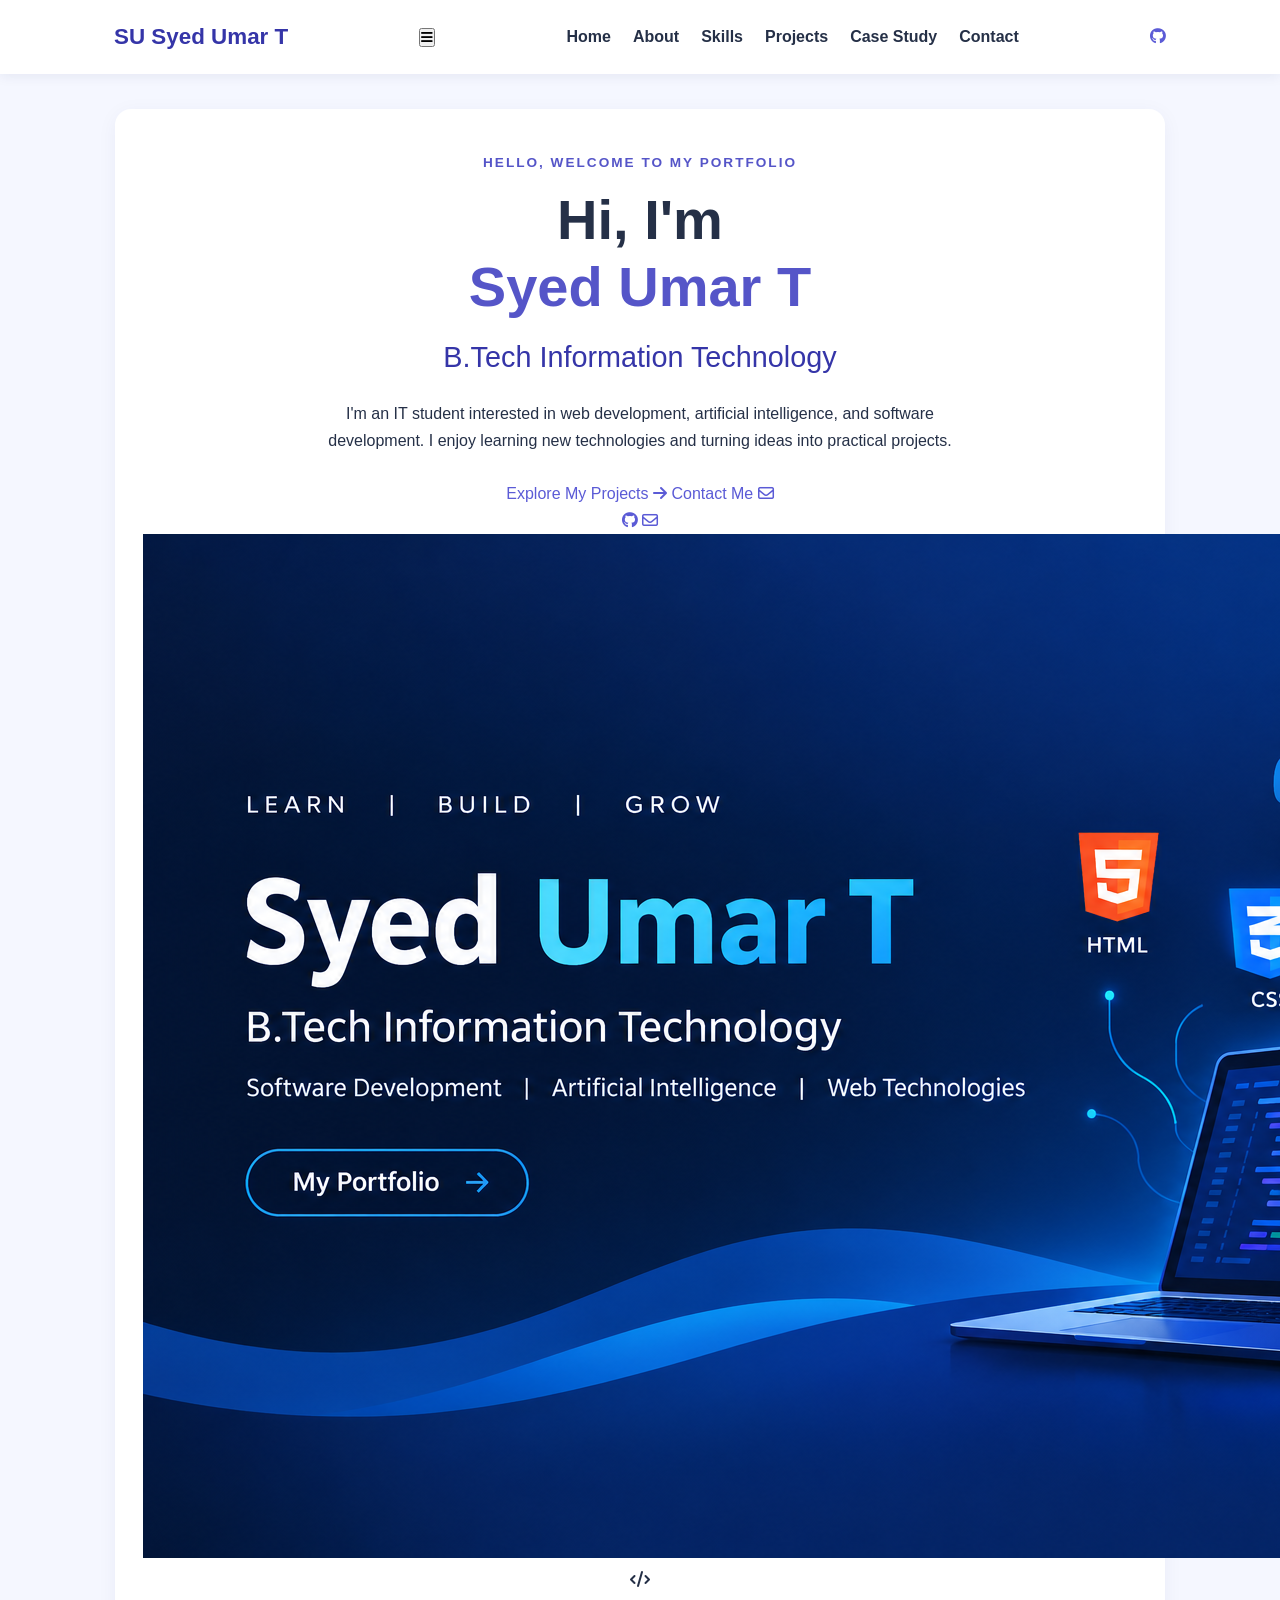
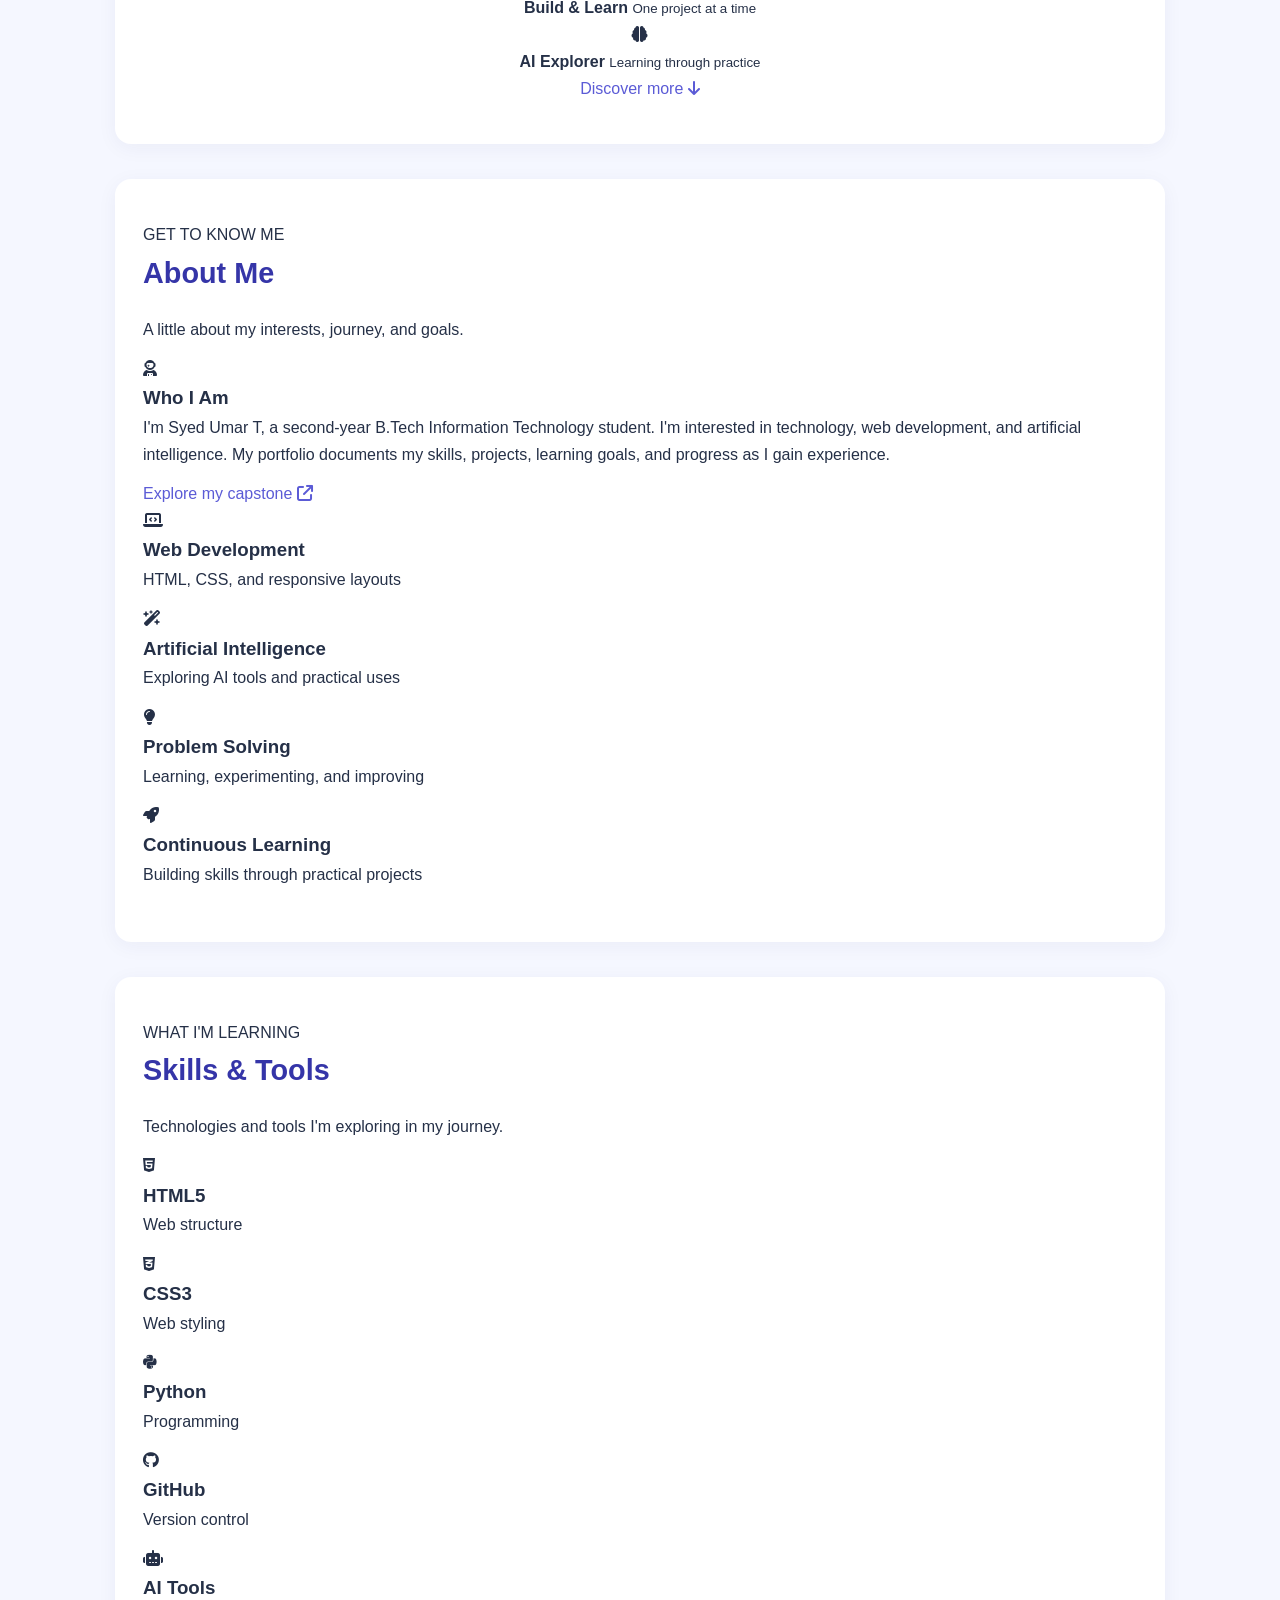
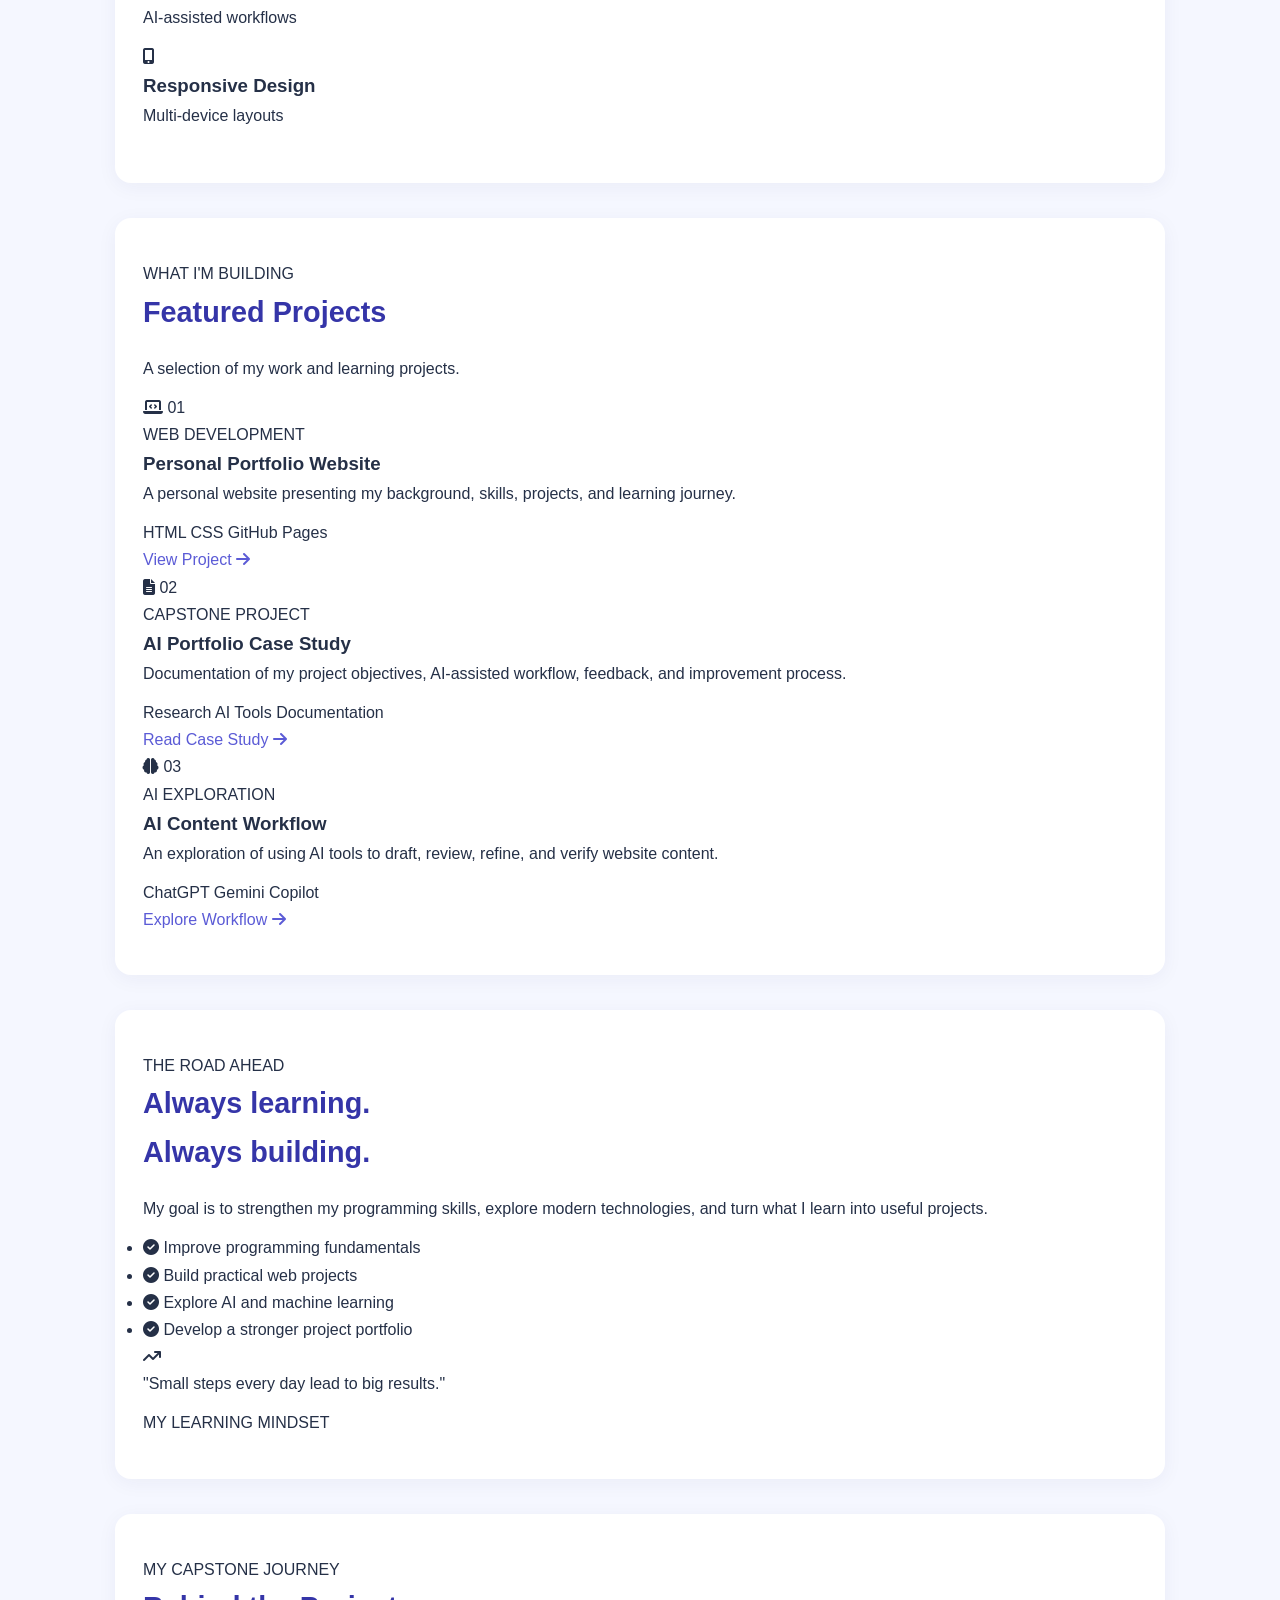
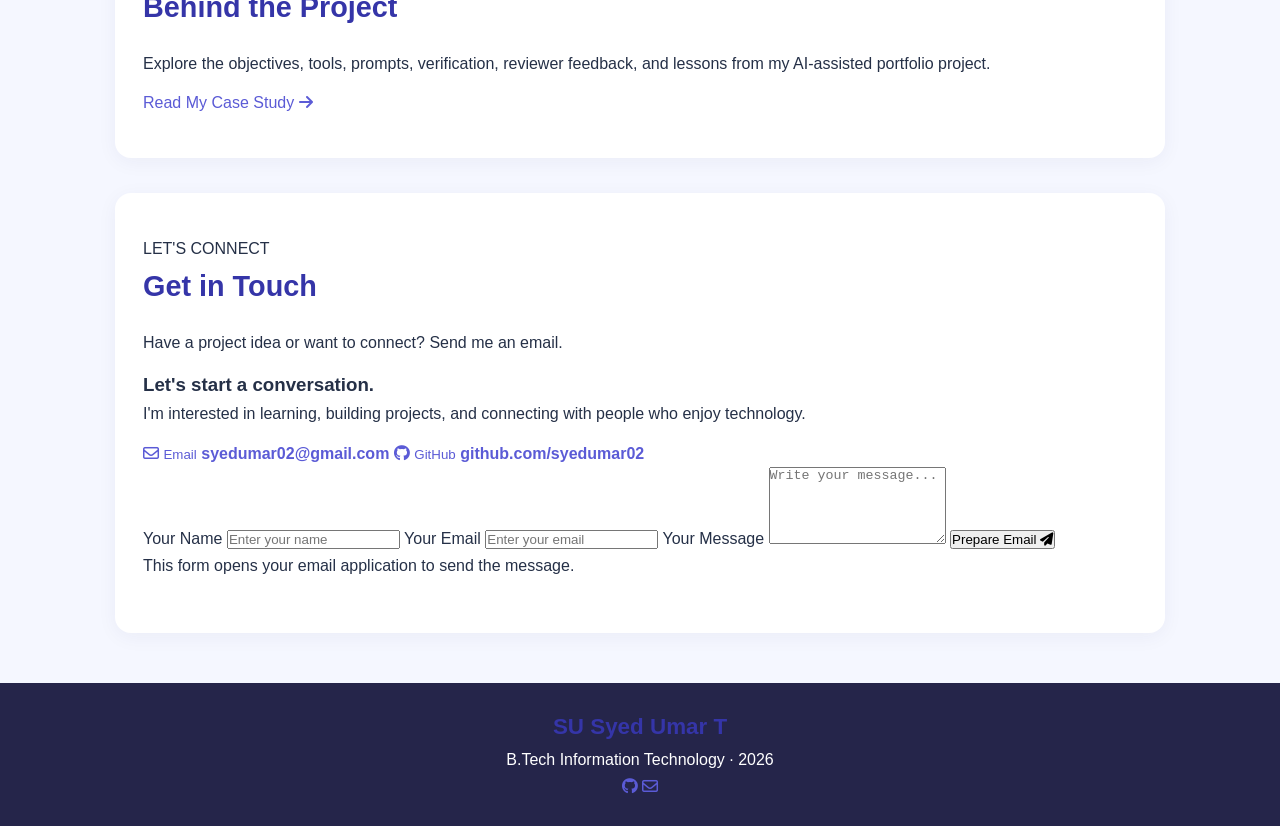
==== index.html @ e29ffc23 "Update index.html" ====
<!DOCTYPE html>
<html lang="en">
<head>
    <meta charset="UTF-8">
    <meta name="viewport" content="width=device-width, initial-scale=1.0">

    <meta name="description" content="Syed Umar T — B.Tech Information Technology student exploring web development, artificial intelligence, and creative technology projects.">

    <title>Syed Umar T | Developer Portfolio</title>

    <link rel="stylesheet" href="css/style.css">

    <!-- Icons -->
    <link rel="stylesheet"
          href="https://cdnjs.cloudflare.com/ajax/libs/font-awesome/6.5.2/css/all.min.css">
</head>

<body>

    <!-- Navigation -->
    <header class="header">
        <nav class="navbar container">
            <a href="#home" class="logo">
                <span class="logo-icon">SU</span>
                <span>Syed Umar T</span>
            </a>

            <button class="menu-toggle"
                    id="menu-toggle"
                    aria-label="Toggle navigation"
                    aria-expanded="false">
                <i class="fa-solid fa-bars"></i>
            </button>

            <ul class="nav-links" id="nav-links">
                <li><a href="#home" class="nav-link active">Home</a></li>
                <li><a href="#about" class="nav-link">About</a></li>
                <li><a href="#skills" class="nav-link">Skills</a></li>
                <li><a href="#projects" class="nav-link">Projects</a></li>
                <li><a href="case-study.html" class="nav-link">Case Study</a></li>
                <li><a href="#contact" class="nav-link">Contact</a></li>
            </ul>

            <a class="github-top"
               href="https://github.com/syedumar02"
               target="_blank"
               rel="noopener noreferrer"
               aria-label="GitHub profile">
                <i class="fa-brands fa-github"></i>
            </a>
        </nav>
    </header>


    <main>

        <!-- Hero -->
        <section class="hero section" id="home">
            <div class="hero-glow glow-one"></div>
            <div class="hero-glow glow-two"></div>

            <div class="container hero-grid">

                <div class="hero-content">
                    <p class="eyebrow">
                        <span class="status-dot"></span>
                        HELLO, WELCOME TO MY PORTFOLIO
                    </p>

                    <h1>
                        Hi, I'm<br>
                        <span class="gradient-text">Syed Umar T</span>
                    </h1>

                    <h2>B.Tech Information Technology</h2>

                    <p class="hero-description">
                        I'm an IT student interested in web development,
                        artificial intelligence, and software development.
                        I enjoy learning new technologies and turning ideas
                        into practical projects.
                    </p>

                    <div class="hero-buttons">
                        <a href="#projects" class="btn btn-primary">
                            Explore My Projects
                            <i class="fa-solid fa-arrow-right"></i>
                        </a>

                        <a href="#contact" class="btn btn-outline">
                            Contact Me
                            <i class="fa-regular fa-envelope"></i>
                        </a>
                    </div>

                    <div class="social-links">
                        <a href="https://github.com/syedumar02"
                           target="_blank"
                           rel="noopener noreferrer"
                           aria-label="GitHub">
                            <i class="fa-brands fa-github"></i>
                        </a>

                        <a href="mailto:syedumar02@gmail.com"
                           aria-label="Email">
                            <i class="fa-regular fa-envelope"></i>
                        </a>
                    </div>
                </div>

                <div class="hero-visual">
                    <div class="orbit orbit-one"></div>
                    <div class="orbit orbit-two"></div>

                    <div class="profile-frame">
                        <img
                            src="portfolio-banner.png"
                            alt="Syed Umar T portfolio banner"
                            class="profile-image">
                    </div>

                    <div class="floating-card floating-card-top">
                        <span class="floating-icon">
                            <i class="fa-solid fa-code"></i>
                        </span>
                        <div>
                            <strong>Build & Learn</strong>
                            <small>One project at a time</small>
                        </div>
                    </div>

                    <div class="floating-card floating-card-bottom">
                        <span class="floating-icon">
                            <i class="fa-solid fa-brain"></i>
                        </span>
                        <div>
                            <strong>AI Explorer</strong>
                            <small>Learning through practice</small>
                        </div>
                    </div>
                </div>

            </div>

            <a href="#about" class="scroll-indicator">
                <span>Discover more</span>
                <i class="fa-solid fa-arrow-down"></i>
            </a>
        </section>


        <!-- About -->
        <section class="section about-section" id="about">
            <div class="container">

                <div class="section-heading">
                    <span class="section-label">GET TO KNOW ME</span>
                    <h2>About <span class="gradient-text">Me</span></h2>
                    <p>A little about my interests, journey, and goals.</p>
                </div>

                <div class="about-grid">

                    <article class="glass-card about-card">
                        <div class="card-icon">
                            <i class="fa-solid fa-user-astronaut"></i>
                        </div>

                        <h3>Who I Am</h3>

                        <p>
                            I'm Syed Umar T, a second-year B.Tech Information
                            Technology student. I'm interested in technology,
                            web development, and artificial intelligence.
                            My portfolio documents my skills, projects,
                            learning goals, and progress as I gain experience.
                        </p>

                        <a href="case-study.html" class="text-link">
                            Explore my capstone
                            <i class="fa-solid fa-arrow-up-right-from-square"></i>
                        </a>
                    </article>

                    <div class="about-highlights">

                        <article class="highlight-card">
                            <div class="highlight-icon blue">
                                <i class="fa-solid fa-laptop-code"></i>
                            </div>

                            <div>
                                <h3>Web Development</h3>
                                <p>HTML, CSS, and responsive layouts</p>
                            </div>
                        </article>

                        <article class="highlight-card">
                            <div class="highlight-icon purple">
                                <i class="fa-solid fa-wand-magic-sparkles"></i>
                            </div>

                            <div>
                                <h3>Artificial Intelligence</h3>
                                <p>Exploring AI tools and practical uses</p>
                            </div>
                        </article>

                        <article class="highlight-card">
                            <div class="highlight-icon pink">
                                <i class="fa-solid fa-lightbulb"></i>
                            </div>

                            <div>
                                <h3>Problem Solving</h3>
                                <p>Learning, experimenting, and improving</p>
                            </div>
                        </article>

                        <article class="highlight-card">
                            <div class="highlight-icon cyan">
                                <i class="fa-solid fa-rocket"></i>
                            </div>

                            <div>
                                <h3>Continuous Learning</h3>
                                <p>Building skills through practical projects</p>
                            </div>
                        </article>

                    </div>
                </div>
            </div>
        </section>


        <!-- Skills -->
        <section class="section skills-section" id="skills">
            <div class="container">

                <div class="section-heading">
                    <span class="section-label">WHAT I'M LEARNING</span>
                    <h2>Skills & <span class="gradient-text">Tools</span></h2>
                    <p>Technologies and tools I'm exploring in my journey.</p>
                </div>

                <div class="skills-grid">

                    <div class="skill-card">
                        <i class="fa-brands fa-html5 skill-html"></i>
                        <h3>HTML5</h3>
                        <p>Web structure</p>
                    </div>

                    <div class="skill-card">
                        <i class="fa-brands fa-css3-alt skill-css"></i>
                        <h3>CSS3</h3>
                        <p>Web styling</p>
                    </div>

                    <div class="skill-card">
                        <i class="fa-brands fa-python skill-python"></i>
                        <h3>Python</h3>
                        <p>Programming</p>
                    </div>

                    <div class="skill-card">
                        <i class="fa-brands fa-github skill-github"></i>
                        <h3>GitHub</h3>
                        <p>Version control</p>
                    </div>

                    <div class="skill-card">
                        <i class="fa-solid fa-robot skill-ai"></i>
                        <h3>AI Tools</h3>
                        <p>AI-assisted workflows</p>
                    </div>

                    <div class="skill-card">
                        <i class="fa-solid fa-mobile-screen-button skill-responsive"></i>
                        <h3>Responsive Design</h3>
                        <p>Multi-device layouts</p>
                    </div>

                </div>
            </div>
        </section>


        <!-- Projects -->
        <section class="section projects-section" id="projects">
            <div class="container">

                <div class="section-heading">
                    <span class="section-label">WHAT I'M BUILDING</span>
                    <h2>Featured <span class="gradient-text">Projects</span></h2>
                    <p>A selection of my work and learning projects.</p>
                </div>

                <div class="projects-grid">

                    <article class="project-card">
                        <div class="project-art project-art-one">
                            <i class="fa-solid fa-laptop-code"></i>
                            <span class="project-number">01</span>
                        </div>

                        <div class="project-content">
                            <span class="project-category">WEB DEVELOPMENT</span>
                            <h3>Personal Portfolio Website</h3>

                            <p>
                                A personal website presenting my background,
                                skills, projects, and learning journey.
                            </p>

                            <div class="tag-list">
                                <span>HTML</span>
                                <span>CSS</span>
                                <span>GitHub Pages</span>
                            </div>

                            <a href="index.html" class="project-link">
                                View Project
                                <i class="fa-solid fa-arrow-right"></i>
                            </a>
                        </div>
                    </article>


                    <article class="project-card">
                        <div class="project-art project-art-two">
                            <i class="fa-solid fa-file-lines"></i>
                            <span class="project-number">02</span>
                        </div>

                        <div class="project-content">
                            <span class="project-category">CAPSTONE PROJECT</span>
                            <h3>AI Portfolio Case Study</h3>

                            <p>
                                Documentation of my project objectives,
                                AI-assisted workflow, feedback, and
                                improvement process.
                            </p>

                            <div class="tag-list">
                                <span>Research</span>
                                <span>AI Tools</span>
                                <span>Documentation</span>
                            </div>

                            <a href="case-study.html" class="project-link">
                                Read Case Study
                                <i class="fa-solid fa-arrow-right"></i>
                            </a>
                        </div>
                    </article>


                    <article class="project-card">
                        <div class="project-art project-art-three">
                            <i class="fa-solid fa-brain"></i>
                            <span class="project-number">03</span>
                        </div>

                        <div class="project-content">
                            <span class="project-category">AI EXPLORATION</span>
                            <h3>AI Content Workflow</h3>

                            <p>
                                An exploration of using AI tools to draft,
                                review, refine, and verify website content.
                            </p>

                            <div class="tag-list">
                                <span>ChatGPT</span>
                                <span>Gemini</span>
                                <span>Copilot</span>
                            </div>

                            <a href="case-study.html" class="project-link">
                                Explore Workflow
                                <i class="fa-solid fa-arrow-right"></i>
                            </a>
                        </div>
                    </article>

                </div>
            </div>
        </section>


        <!-- Learning Goals -->
        <section class="section goals-section" id="goals">
            <div class="container">
                <div class="goals-panel">

                    <div class="goals-content">
                        <span class="section-label">THE ROAD AHEAD</span>

                        <h2>
                            Always learning.<br>
                            <span class="gradient-text">Always building.</span>
                        </h2>

                        <p>
                            My goal is to strengthen my programming skills,
                            explore modern technologies, and turn what I learn
                            into useful projects.
                        </p>

                        <ul class="goals-list">
                            <li>
                                <i class="fa-solid fa-circle-check"></i>
                                Improve programming fundamentals
                            </li>

                            <li>
                                <i class="fa-solid fa-circle-check"></i>
                                Build practical web projects
                            </li>

                            <li>
                                <i class="fa-solid fa-circle-check"></i>
                                Explore AI and machine learning
                            </li>

                            <li>
                                <i class="fa-solid fa-circle-check"></i>
                                Develop a stronger project portfolio
                            </li>
                        </ul>
                    </div>

                    <div class="goals-visual">
                        <div class="goal-orb">
                            <i class="fa-solid fa-arrow-trend-up"></i>
                        </div>

                        <p class="goal-quote">
                            "Small steps every day lead to big results."
                        </p>

                        <span class="goal-caption">MY LEARNING MINDSET</span>
                    </div>

                </div>
            </div>
        </section>


        <!-- Case Study Callout -->
        <section class="section case-callout">
            <div class="container">
                <div class="case-callout-card">

                    <div>
                        <span class="section-label">MY CAPSTONE JOURNEY</span>
                        <h2>Behind the <span class="gradient-text">Project</span></h2>

                        <p>
                            Explore the objectives, tools, prompts, verification,
                            reviewer feedback, and lessons from my AI-assisted
                            portfolio project.
                        </p>
                    </div>

                    <a href="case-study.html" class="btn btn-primary">
                        Read My Case Study
                        <i class="fa-solid fa-arrow-right"></i>
                    </a>

                </div>
            </div>
        </section>


        <!-- Contact -->
        <section class="section contact-section" id="contact">
            <div class="container">

                <div class="section-heading">
                    <span class="section-label">LET'S CONNECT</span>
                    <h2>Get in <span class="gradient-text">Touch</span></h2>
                    <p>Have a project idea or want to connect? Send me an email.</p>
                </div>

                <div class="contact-grid">

                    <div class="contact-info">
                        <h3>Let's start a conversation.</h3>

                        <p>
                            I'm interested in learning, building projects,
                            and connecting with people who enjoy technology.
                        </p>

                        <a href="mailto:syedumar02@gmail.com" class="contact-item">
                            <span class="contact-icon">
                                <i class="fa-regular fa-envelope"></i>
                            </span>
                            <span>
                                <small>Email</small>
                                <strong>syedumar02@gmail.com</strong>
                            </span>
                        </a>

                        <a href="https://github.com/syedumar02"
                           target="_blank"
                           rel="noopener noreferrer"
                           class="contact-item">
                            <span class="contact-icon">
                                <i class="fa-brands fa-github"></i>
                            </span>
                            <span>
                                <small>GitHub</small>
                                <strong>github.com/syedumar02</strong>
                            </span>
                        </a>
                    </div>


                    <form class="contact-form" id="contact-form">
                        <label for="name">Your Name</label>
                        <input
                            type="text"
                            id="name"
                            name="name"
                            placeholder="Enter your name"
                            required>

                        <label for="email">Your Email</label>
                        <input
                            type="email"
                            id="email"
                            name="email"
                            placeholder="Enter your email"
                            required>

                        <label for="message">Your Message</label>
                        <textarea
                            id="message"
                            name="message"
                            rows="5"
                            placeholder="Write your message..."
                            required></textarea>

                        <button type="submit" class="btn btn-primary form-button">
                            Prepare Email
                            <i class="fa-solid fa-paper-plane"></i>
                        </button>

                        <p class="form-note">
                            This form opens your email application to send the message.
                        </p>
                    </form>

                </div>
            </div>
        </section>

    </main>


    <!-- Footer -->
    <footer class="footer">
        <div class="container footer-inner">

            <a href="#home" class="logo footer-logo">
                <span class="logo-icon">SU</span>
                <span>Syed Umar T</span>
            </a>

            <p>
                B.Tech Information Technology ·
                <span id="footer-year">2026</span>
            </p>

            <div class="footer-socials">
                <a href="https://github.com/syedumar02"
                   target="_blank"
                   rel="noopener noreferrer"
                   aria-label="GitHub">
                    <i class="fa-brands fa-github"></i>
                </a>

                <a href="mailto:syedumar02@gmail.com"
                   aria-label="Email">
                    <i class="fa-regular fa-envelope"></i>
                </a>
            </div>

        </div>
    </footer>


    <!-- Small interactions -->
    <script>
        const menuToggle = document.getElementById("menu-toggle");
        const navLinks = document.getElementById("nav-links");

        menuToggle.addEventListener("click", function () {
            const isOpen = navLinks.classList.toggle("show");

            menuToggle.setAttribute("aria-expanded", String(isOpen));

            menuToggle.innerHTML = isOpen
                ? '<i class="fa-solid fa-xmark"></i>'
                : '<i class="fa-solid fa-bars"></i>';
        });

        document.querySelectorAll(".nav-link").forEach(function (link) {
            link.addEventListener("click", function () {
                navLinks.classList.remove("show");
                menuToggle.setAttribute("aria-expanded", "false");
                menuToggle.innerHTML = '<i class="fa-solid fa-bars"></i>';
            });
        });

        document.getElementById("contact-form").addEventListener("submit", function (event) {
            event.preventDefault();

            const name = document.getElementById("name").value.trim();
            const email = document.getElementById("email").value.trim();
            const message = document.getElementById("message").value.trim();

            const subject = encodeURIComponent("Portfolio Contact from " + name);
            const body = encodeURIComponent(
                "Name: " + name +
                "\nEmail: " + email +
                "\n\nMessage:\n" + message
            );

            window.location.href =
                "mailto:syedumar02@gmail.com?subject=" + subject + "&body=" + body;
        });

        document.getElementById("footer-year").textContent =
            new Date().getFullYear();
    </script>

</body>
</html>
---- css/style.css ----
/* ===== General Styles ===== */
* {
    margin: 0;
    padding: 0;
    box-sizing: border-box;
}

html {
    scroll-behavior: smooth;
    scroll-padding-top: 80px;
}

body {
    font-family: Arial, Helvetica, sans-serif;
    background: #f5f7ff;
    color: #253047;
    line-height: 1.7;
}

a {
    color: #5b5bd6;
    text-decoration: none;
}

a:hover {
    text-decoration: underline;
}

/* ===== Navigation ===== */
header {
    background: #ffffff;
    box-shadow: 0 2px 12px rgba(30, 40, 90, 0.08);
    position: sticky;
    top: 0;
    z-index: 10;
}

.navbar {
    max-width: 1100px;
    margin: auto;
    padding: 18px 24px;
    display: flex;
    justify-content: space-between;
    align-items: center;
    gap: 20px;
}

.logo {
    color: #3535a8;
    font-size: 1.4rem;
    font-weight: bold;
}

.nav-links {
    display: flex;
    flex-wrap: wrap;
    gap: 22px;
    list-style: none;
}

.nav-links a {
    color: #253047;
    font-weight: 600;
}

/* ===== Hero Section ===== */
.hero {
    min-height: 430px;
    padding: 100px 24px;
    text-align: center;
    background: linear-gradient(135deg, #e7eaff, #f7eaff);
}

.eyebrow {
    color: #5555c8;
    font-size: 0.85rem;
    font-weight: bold;
    letter-spacing: 2px;
    margin-bottom: 16px;
}

.hero h1 {
    font-size: clamp(2.2rem, 5vw, 3.5rem);
    line-height: 1.2;
    margin-bottom: 12px;
}

.hero h1 span {
    color: #5555c8;
}

.hero h2 {
    font-size: 1.35rem;
    font-weight: 500;
    margin-bottom: 18px;
}

.hero p:not(.eyebrow) {
    max-width: 650px;
    margin: 0 auto 26px;
}

.button {
    display: inline-block;
    background: #5555c8;
    color: #ffffff;
    padding: 12px 24px;
    border-radius: 8px;
    font-weight: bold;
    transition: transform 0.2s, background 0.2s;
}

.button:hover {
    background: #3939a0;
    transform: translateY(-2px);
    text-decoration: none;
}

/* ===== Content Sections ===== */
.section {
    max-width: 1050px;
    margin: 35px auto;
    padding: 42px 28px;
    background: #ffffff;
    border-radius: 16px;
    box-shadow: 0 4px 20px rgba(30, 40, 90, 0.05);
}

.section h2 {
    color: #3535a8;
    font-size: 1.8rem;
    margin-bottom: 18px;
}

.section p {
    margin-bottom: 12px;
}

/* ===== Cards ===== */
.card-container {
    display: grid;
    grid-template-columns: repeat(auto-fit, minmax(220px, 1fr));
    gap: 20px;
    margin-top: 22px;
}

.card {
    padding: 24px;
    background: #f7f8ff;
    border: 1px solid #e3e5fb;
    border-radius: 12px;
    transition: transform 0.2s, box-shadow 0.2s;
}

.card:hover {
    transform: translateY(-4px);
    box-shadow: 0 8px 20px rgba(30, 40, 90, 0.1);
}

.card h3 {
    color: #4545b5;
    margin-bottom: 10px;
}

/* ===== Footer ===== */
footer {
    margin-top: 50px;
    padding: 25px;
    background: #25254a;
    color: #ffffff;
    text-align: center;
}

/* ===== Mobile Responsive Design ===== */
@media (max-width: 600px) {
    .navbar {
        flex-direction: column;
    }

    .nav-links {
        justify-content: center;
        gap: 12px 18px;
    }

    .hero {
        padding: 75px 20px;
    }

    .section {
        margin: 20px 12px;
        padding: 28px 20px;
    }
}
/* Portfolio Banner */
.banner {
    width: 100%;
    overflow: hidden;
    margin-bottom: 20px;
}

.banner img {
    display: block;
    width: 100%;
    height: auto;
    border-radius: 12px;
}
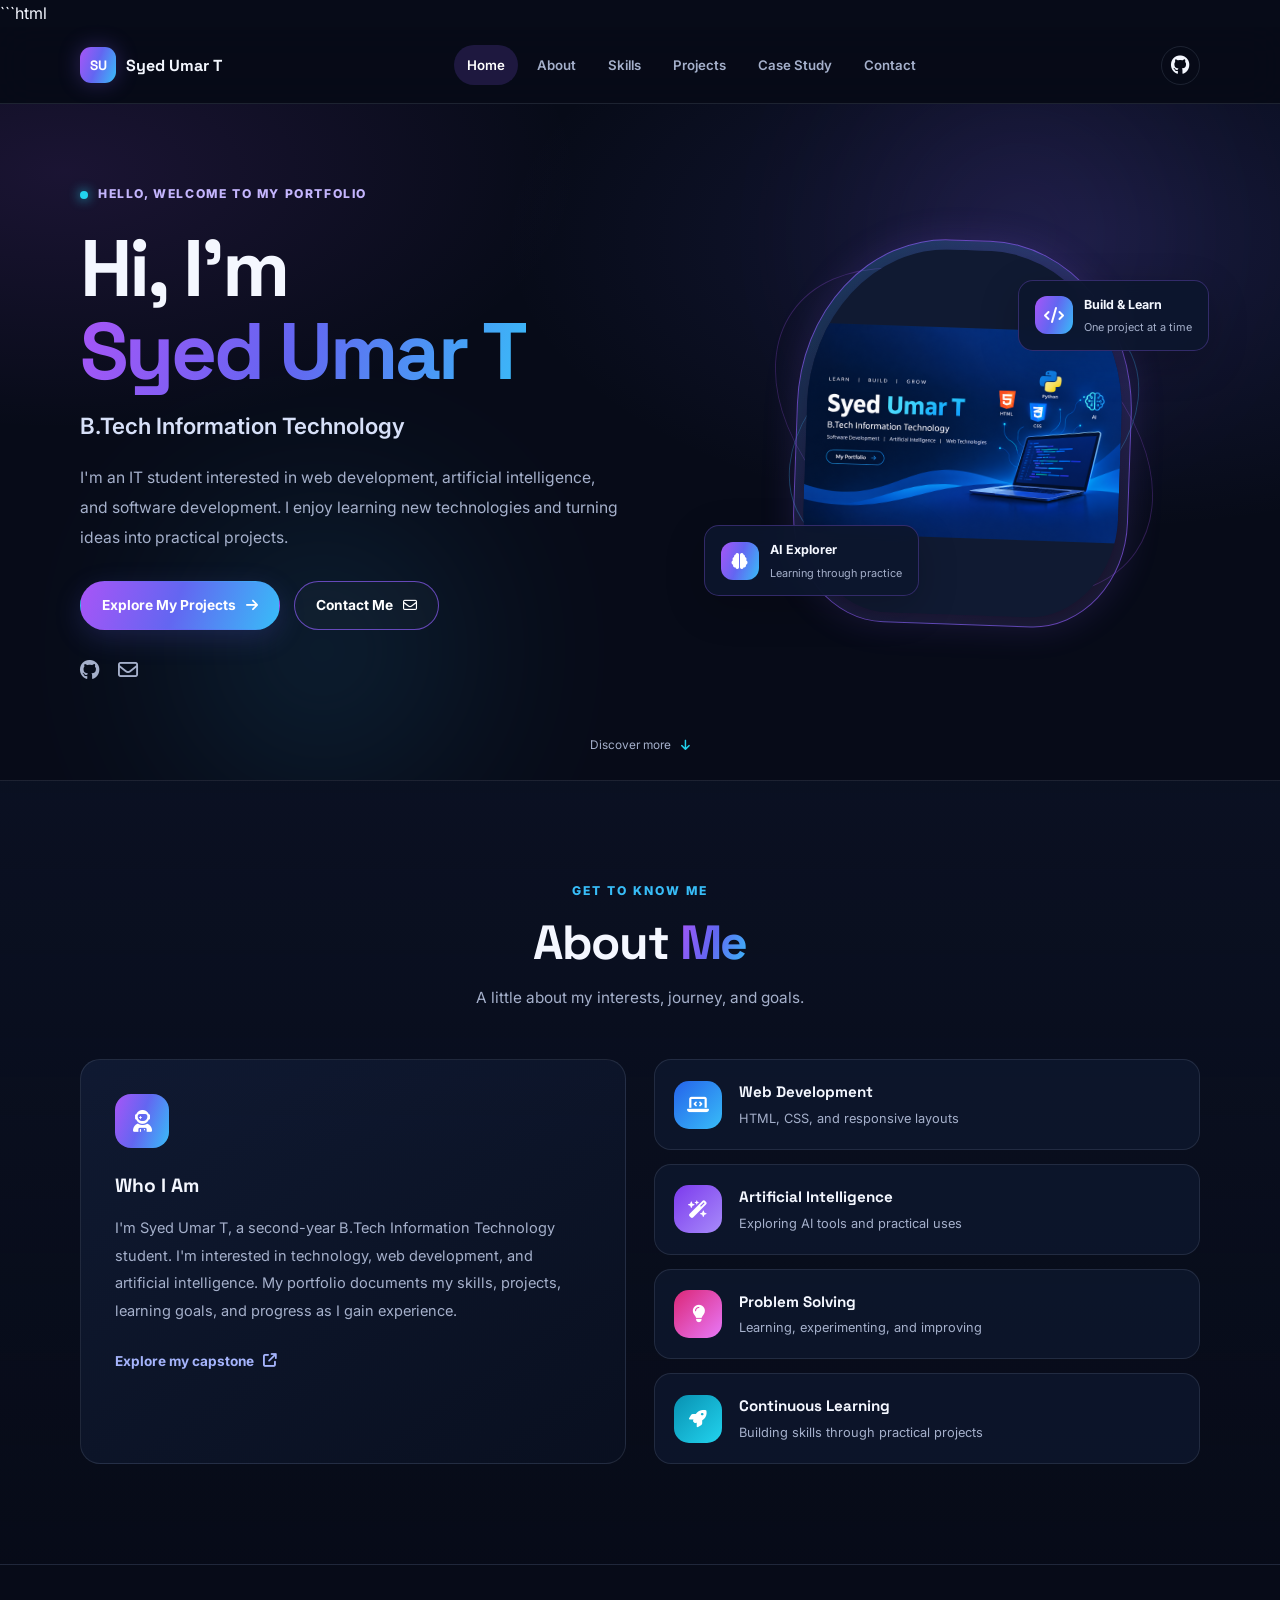
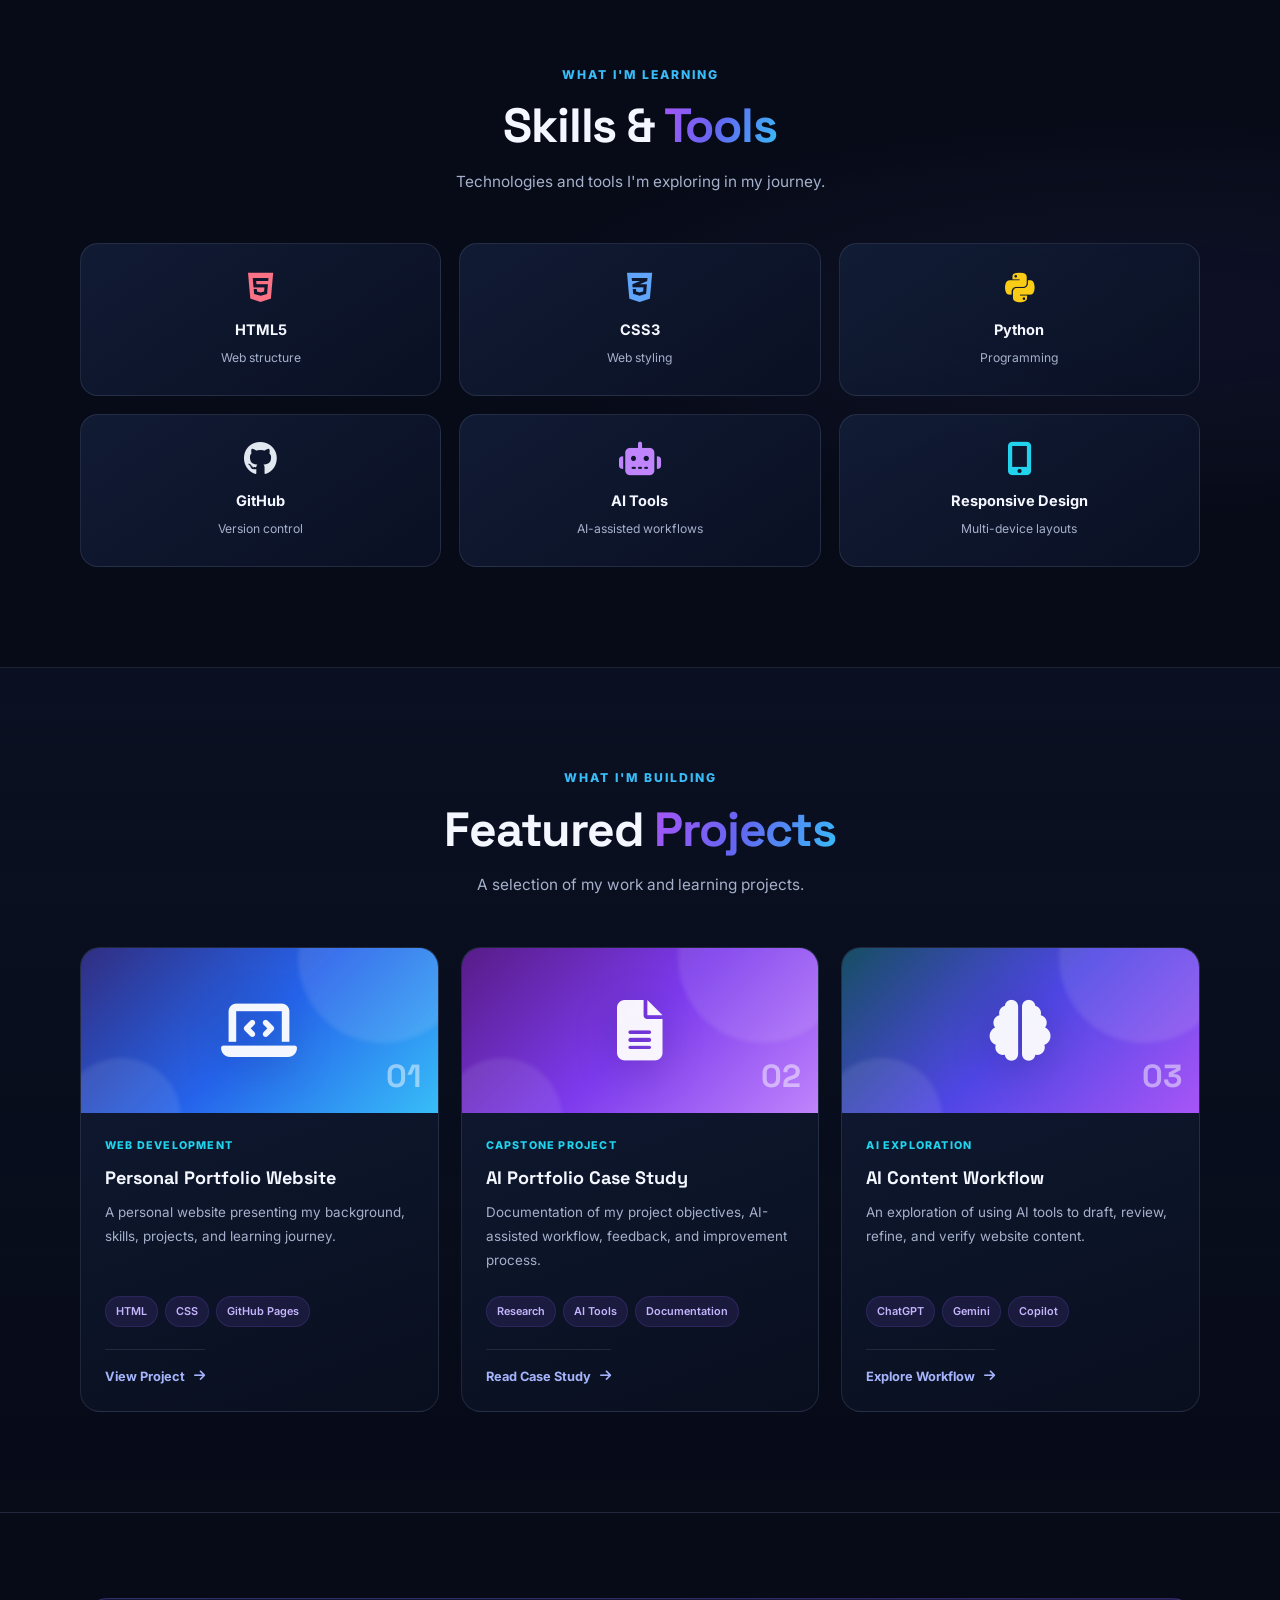
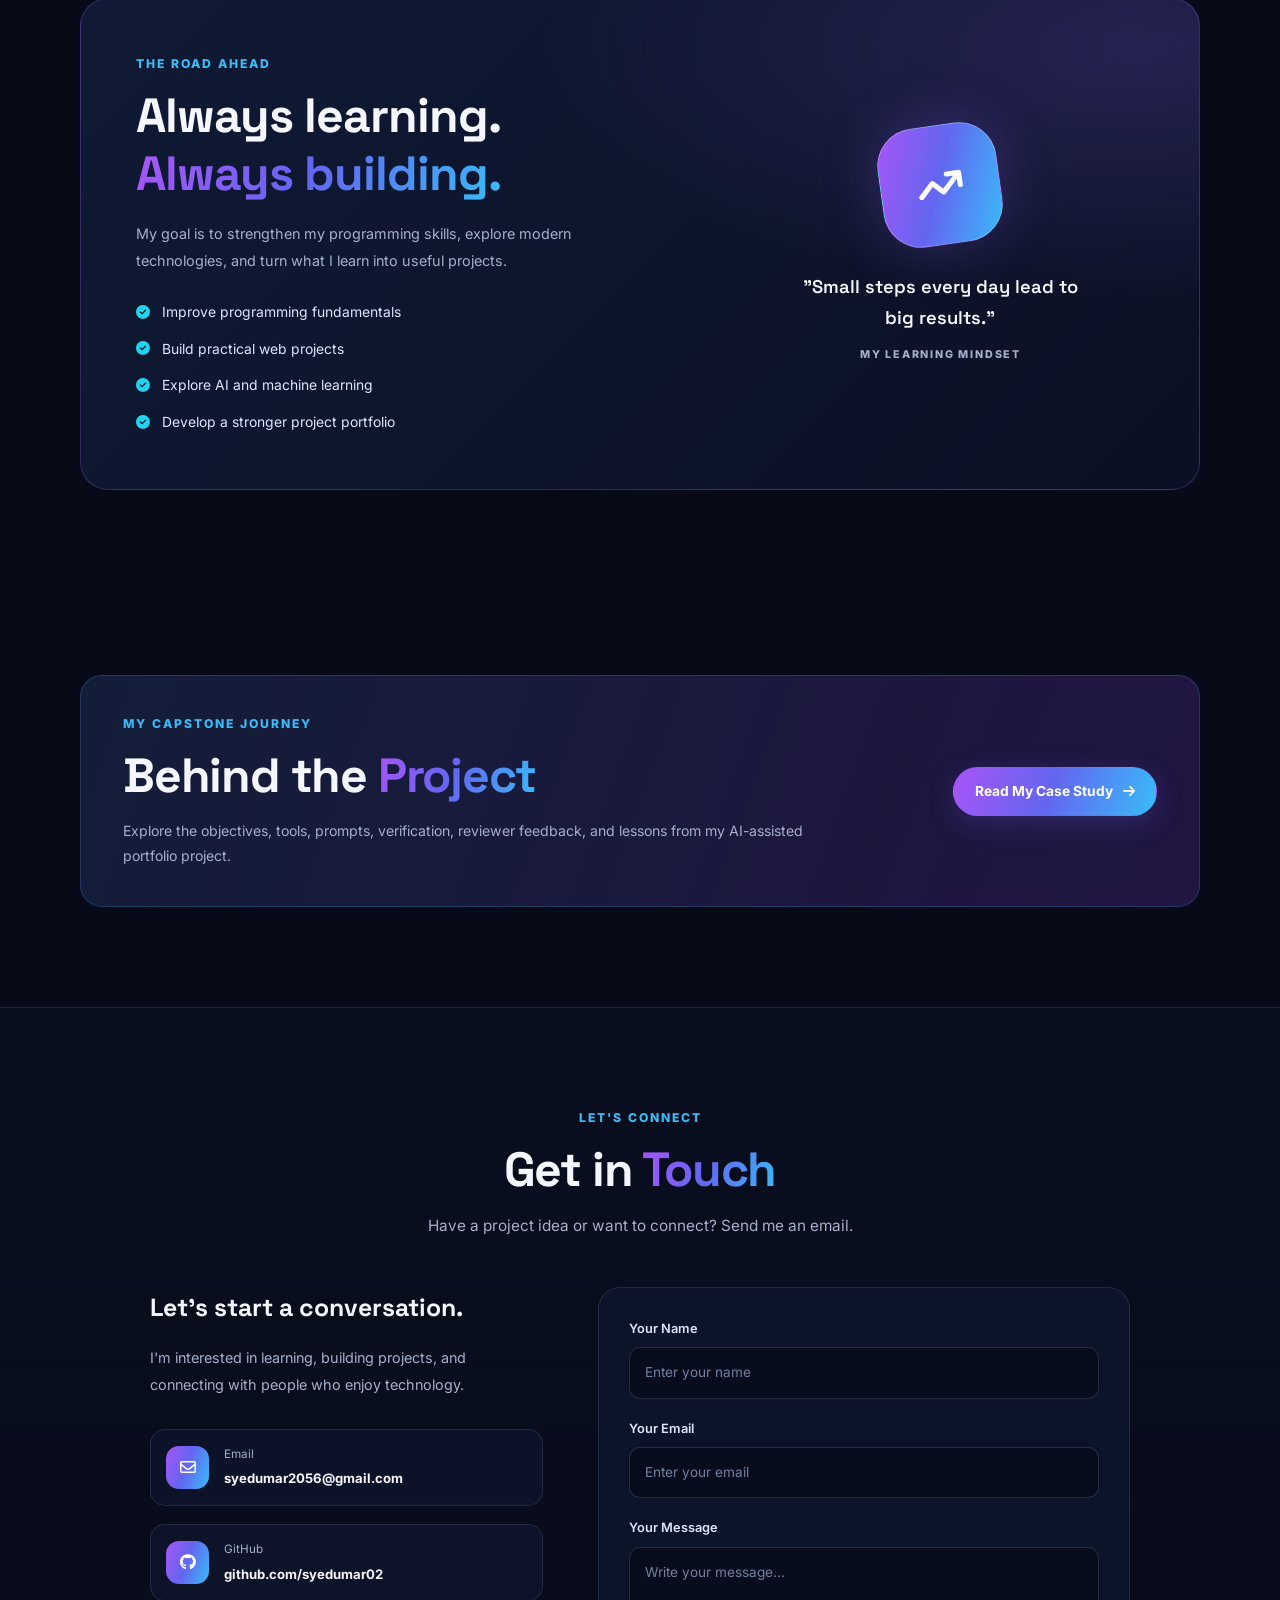
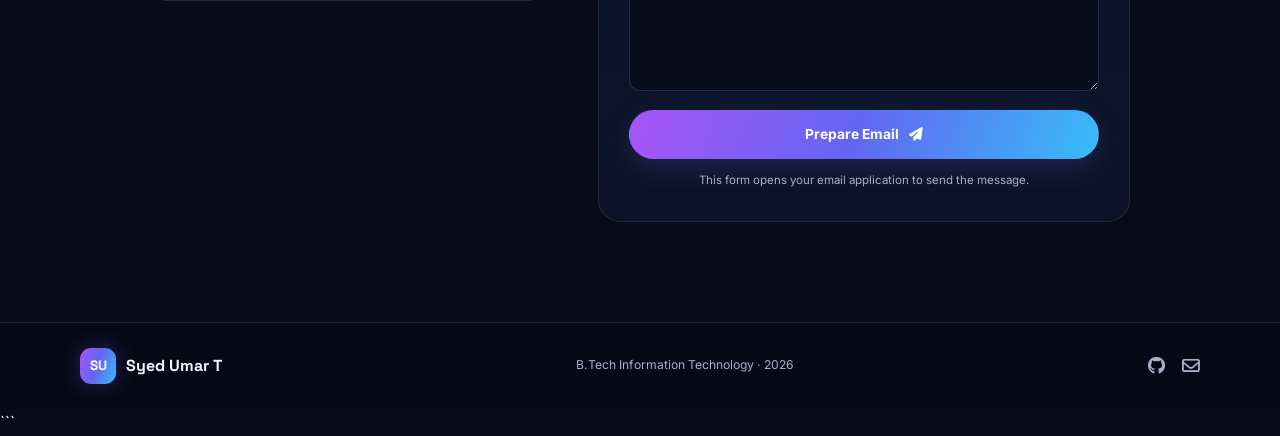
==== commit fa15a661: "Update index.html" ====
--- a/index.html
+++ b/index.html
@@ -1,644 +1,574 @@
+```html
 <!DOCTYPE html>
 <html lang="en">
 <head>
     <meta charset="UTF-8">
     <meta name="viewport" content="width=device-width, initial-scale=1.0">
-
     <meta name="description" content="Syed Umar T — B.Tech Information Technology student exploring web development, artificial intelligence, and creative technology projects.">
 
     <title>Syed Umar T | Developer Portfolio</title>
 
     <link rel="stylesheet" href="css/style.css">
-
-    <!-- Icons -->
-    <link rel="stylesheet"
-          href="https://cdnjs.cloudflare.com/ajax/libs/font-awesome/6.5.2/css/all.min.css">
+    <link rel="stylesheet" href="https://cdnjs.cloudflare.com/ajax/libs/font-awesome/6.5.2/css/all.min.css">
 </head>
 
 <body>
 
-    <!-- Navigation -->
-    <header class="header">
-        <nav class="navbar container">
-            <a href="#home" class="logo">
-                <span class="logo-icon">SU</span>
-                <span>Syed Umar T</span>
-            </a>
-
-            <button class="menu-toggle"
-                    id="menu-toggle"
-                    aria-label="Toggle navigation"
-                    aria-expanded="false">
-                <i class="fa-solid fa-bars"></i>
-            </button>
-
-            <ul class="nav-links" id="nav-links">
-                <li><a href="#home" class="nav-link active">Home</a></li>
-                <li><a href="#about" class="nav-link">About</a></li>
-                <li><a href="#skills" class="nav-link">Skills</a></li>
-                <li><a href="#projects" class="nav-link">Projects</a></li>
-                <li><a href="case-study.html" class="nav-link">Case Study</a></li>
-                <li><a href="#contact" class="nav-link">Contact</a></li>
-            </ul>
-
-            <a class="github-top"
-               href="https://github.com/syedumar02"
-               target="_blank"
-               rel="noopener noreferrer"
-               aria-label="GitHub profile">
+<header class="header">
+    <nav class="navbar container">
+        <a href="#home" class="logo">
+            <span class="logo-icon">SU</span>
+            <span>Syed Umar T</span>
+        </a>
+
+        <button class="menu-toggle" id="menu-toggle"
+                aria-label="Toggle navigation" aria-expanded="false">
+            <i class="fa-solid fa-bars"></i>
+        </button>
+
+        <ul class="nav-links" id="nav-links">
+            <li><a href="#home" class="nav-link active">Home</a></li>
+            <li><a href="#about" class="nav-link">About</a></li>
+            <li><a href="#skills" class="nav-link">Skills</a></li>
+            <li><a href="#projects" class="nav-link">Projects</a></li>
+            <li><a href="case-study.html" class="nav-link">Case Study</a></li>
+            <li><a href="#contact" class="nav-link">Contact</a></li>
+        </ul>
+
+        <a class="github-top" href="https://github.com/syedumar02"
+           target="_blank" rel="noopener noreferrer" aria-label="GitHub profile">
+            <i class="fa-brands fa-github"></i>
+        </a>
+    </nav>
+</header>
+
+<main>
+
+    <!-- HERO -->
+    <section class="hero section" id="home">
+        <div class="hero-glow glow-one"></div>
+        <div class="hero-glow glow-two"></div>
+
+        <div class="container hero-grid">
+            <div class="hero-content">
+                <p class="eyebrow">
+                    <span class="status-dot"></span>
+                    HELLO, WELCOME TO MY PORTFOLIO
+                </p>
+
+                <h1>
+                    Hi, I'm<br>
+                    <span class="gradient-text">Syed Umar T</span>
+                </h1>
+
+                <h2>B.Tech Information Technology</h2>
+
+                <p class="hero-description">
+                    I'm an IT student interested in web development,
+                    artificial intelligence, and software development.
+                    I enjoy learning new technologies and turning ideas
+                    into practical projects.
+                </p>
+
+                <div class="hero-buttons">
+                    <a href="#projects" class="btn btn-primary">
+                        Explore My Projects
+                        <i class="fa-solid fa-arrow-right"></i>
+                    </a>
+
+                    <a href="#contact" class="btn btn-outline">
+                        Contact Me
+                        <i class="fa-regular fa-envelope"></i>
+                    </a>
+                </div>
+
+                <div class="social-links">
+                    <a href="https://github.com/syedumar02"
+                       target="_blank" rel="noopener noreferrer"
+                       aria-label="GitHub">
+                        <i class="fa-brands fa-github"></i>
+                    </a>
+
+                    <a href="mailto:syedumar2056@gmail.com" aria-label="Email">
+                        <i class="fa-regular fa-envelope"></i>
+                    </a>
+                </div>
+            </div>
+
+            <div class="hero-visual">
+                <div class="orbit orbit-one"></div>
+                <div class="orbit orbit-two"></div>
+
+                <div class="profile-frame">
+                    <img src="portfolio-banner.png"
+                         alt="Syed Umar T portfolio banner"
+                         class="profile-image">
+                </div>
+
+                <div class="floating-card floating-card-top">
+                    <span class="floating-icon">
+                        <i class="fa-solid fa-code"></i>
+                    </span>
+                    <div>
+                        <strong>Build &amp; Learn</strong>
+                        <small>One project at a time</small>
+                    </div>
+                </div>
+
+                <div class="floating-card floating-card-bottom">
+                    <span class="floating-icon">
+                        <i class="fa-solid fa-brain"></i>
+                    </span>
+                    <div>
+                        <strong>AI Explorer</strong>
+                        <small>Learning through practice</small>
+                    </div>
+                </div>
+            </div>
+        </div>
+
+        <a href="#about" class="scroll-indicator">
+            <span>Discover more</span>
+            <i class="fa-solid fa-arrow-down"></i>
+        </a>
+    </section>
+
+    <!-- ABOUT -->
+    <section class="section about-section" id="about">
+        <div class="container">
+            <div class="section-heading">
+                <span class="section-label">GET TO KNOW ME</span>
+                <h2>About <span class="gradient-text">Me</span></h2>
+                <p>A little about my interests, journey, and goals.</p>
+            </div>
+
+            <div class="about-grid">
+                <article class="glass-card about-card">
+                    <div class="card-icon">
+                        <i class="fa-solid fa-user-astronaut"></i>
+                    </div>
+
+                    <h3>Who I Am</h3>
+
+                    <p>
+                        I'm Syed Umar T, a second-year B.Tech Information
+                        Technology student. I'm interested in technology,
+                        web development, and artificial intelligence.
+                        My portfolio documents my skills, projects,
+                        learning goals, and progress as I gain experience.
+                    </p>
+
+                    <a href="case-study.html" class="text-link">
+                        Explore my capstone
+                        <i class="fa-solid fa-arrow-up-right-from-square"></i>
+                    </a>
+                </article>
+
+                <div class="about-highlights">
+                    <article class="highlight-card">
+                        <div class="highlight-icon blue">
+                            <i class="fa-solid fa-laptop-code"></i>
+                        </div>
+                        <div>
+                            <h3>Web Development</h3>
+                            <p>HTML, CSS, and responsive layouts</p>
+                        </div>
+                    </article>
+
+                    <article class="highlight-card">
+                        <div class="highlight-icon purple">
+                            <i class="fa-solid fa-wand-magic-sparkles"></i>
+                        </div>
+                        <div>
+                            <h3>Artificial Intelligence</h3>
+                            <p>Exploring AI tools and practical uses</p>
+                        </div>
+                    </article>
+
+                    <article class="highlight-card">
+                        <div class="highlight-icon pink">
+                            <i class="fa-solid fa-lightbulb"></i>
+                        </div>
+                        <div>
+                            <h3>Problem Solving</h3>
+                            <p>Learning, experimenting, and improving</p>
+                        </div>
+                    </article>
+
+                    <article class="highlight-card">
+                        <div class="highlight-icon cyan">
+                            <i class="fa-solid fa-rocket"></i>
+                        </div>
+                        <div>
+                            <h3>Continuous Learning</h3>
+                            <p>Building skills through practical projects</p>
+                        </div>
+                    </article>
+                </div>
+            </div>
+        </div>
+    </section>
+
+    <!-- SKILLS -->
+    <section class="section skills-section" id="skills">
+        <div class="container">
+            <div class="section-heading">
+                <span class="section-label">WHAT I'M LEARNING</span>
+                <h2>Skills &amp; <span class="gradient-text">Tools</span></h2>
+                <p>Technologies and tools I'm exploring in my journey.</p>
+            </div>
+
+            <div class="skills-grid">
+                <div class="skill-card">
+                    <i class="fa-brands fa-html5 skill-html"></i>
+                    <h3>HTML5</h3>
+                    <p>Web structure</p>
+                </div>
+
+                <div class="skill-card">
+                    <i class="fa-brands fa-css3-alt skill-css"></i>
+                    <h3>CSS3</h3>
+                    <p>Web styling</p>
+                </div>
+
+                <div class="skill-card">
+                    <i class="fa-brands fa-python skill-python"></i>
+                    <h3>Python</h3>
+                    <p>Programming</p>
+                </div>
+
+                <div class="skill-card">
+                    <i class="fa-brands fa-github skill-github"></i>
+                    <h3>GitHub</h3>
+                    <p>Version control</p>
+                </div>
+
+                <div class="skill-card">
+                    <i class="fa-solid fa-robot skill-ai"></i>
+                    <h3>AI Tools</h3>
+                    <p>AI-assisted workflows</p>
+                </div>
+
+                <div class="skill-card">
+                    <i class="fa-solid fa-mobile-screen-button skill-responsive"></i>
+                    <h3>Responsive Design</h3>
+                    <p>Multi-device layouts</p>
+                </div>
+            </div>
+        </div>
+    </section>
+
+    <!-- PROJECTS -->
+    <section class="section projects-section" id="projects">
+        <div class="container">
+            <div class="section-heading">
+                <span class="section-label">WHAT I'M BUILDING</span>
+                <h2>Featured <span class="gradient-text">Projects</span></h2>
+                <p>A selection of my work and learning projects.</p>
+            </div>
+
+            <div class="projects-grid">
+                <article class="project-card">
+                    <div class="project-art project-art-one">
+                        <i class="fa-solid fa-laptop-code"></i>
+                        <span class="project-number">01</span>
+                    </div>
+
+                    <div class="project-content">
+                        <span class="project-category">WEB DEVELOPMENT</span>
+                        <h3>Personal Portfolio Website</h3>
+                        <p>
+                            A personal website presenting my background,
+                            skills, projects, and learning journey.
+                        </p>
+
+                        <div class="tag-list">
+                            <span>HTML</span>
+                            <span>CSS</span>
+                            <span>GitHub Pages</span>
+                        </div>
+
+                        <a href="#home" class="project-link">
+                            View Project
+                            <i class="fa-solid fa-arrow-right"></i>
+                        </a>
+                    </div>
+                </article>
+
+                <article class="project-card">
+                    <div class="project-art project-art-two">
+                        <i class="fa-solid fa-file-lines"></i>
+                        <span class="project-number">02</span>
+                    </div>
+
+                    <div class="project-content">
+                        <span class="project-category">CAPSTONE PROJECT</span>
+                        <h3>AI Portfolio Case Study</h3>
+                        <p>
+                            Documentation of my project objectives,
+                            AI-assisted workflow, feedback, and
+                            improvement process.
+                        </p>
+
+                        <div class="tag-list">
+                            <span>Research</span>
+                            <span>AI Tools</span>
+                            <span>Documentation</span>
+                        </div>
+
+                        <a href="case-study.html" class="project-link">
+                            Read Case Study
+                            <i class="fa-solid fa-arrow-right"></i>
+                        </a>
+                    </div>
+                </article>
+
+                <article class="project-card">
+                    <div class="project-art project-art-three">
+                        <i class="fa-solid fa-brain"></i>
+                        <span class="project-number">03</span>
+                    </div>
+
+                    <div class="project-content">
+                        <span class="project-category">AI EXPLORATION</span>
+                        <h3>AI Content Workflow</h3>
+                        <p>
+                            An exploration of using AI tools to draft,
+                            review, refine, and verify website content.
+                        </p>
+
+                        <div class="tag-list">
+                            <span>ChatGPT</span>
+                            <span>Gemini</span>
+                            <span>Copilot</span>
+                        </div>
+
+                        <a href="case-study.html" class="project-link">
+                            Explore Workflow
+                            <i class="fa-solid fa-arrow-right"></i>
+                        </a>
+                    </div>
+                </article>
+            </div>
+        </div>
+    </section>
+
+    <!-- LEARNING GOALS -->
+    <section class="section goals-section" id="goals">
+        <div class="container">
+            <div class="goals-panel">
+                <div class="goals-content">
+                    <span class="section-label">THE ROAD AHEAD</span>
+
+                    <h2>
+                        Always learning.<br>
+                        <span class="gradient-text">Always building.</span>
+                    </h2>
+
+                    <p>
+                        My goal is to strengthen my programming skills,
+                        explore modern technologies, and turn what I learn
+                        into useful projects.
+                    </p>
+
+                    <ul class="goals-list">
+                        <li>
+                            <i class="fa-solid fa-circle-check"></i>
+                            Improve programming fundamentals
+                        </li>
+                        <li>
+                            <i class="fa-solid fa-circle-check"></i>
+                            Build practical web projects
+                        </li>
+                        <li>
+                            <i class="fa-solid fa-circle-check"></i>
+                            Explore AI and machine learning
+                        </li>
+                        <li>
+                            <i class="fa-solid fa-circle-check"></i>
+                            Develop a stronger project portfolio
+                        </li>
+                    </ul>
+                </div>
+
+                <div class="goals-visual">
+                    <div class="goal-orb">
+                        <i class="fa-solid fa-arrow-trend-up"></i>
+                    </div>
+
+                    <p class="goal-quote">
+                        "Small steps every day lead to big results."
+                    </p>
+
+                    <span class="goal-caption">MY LEARNING MINDSET</span>
+                </div>
+            </div>
+        </div>
+    </section>
+
+    <!-- CASE STUDY -->
+    <section class="section case-callout">
+        <div class="container">
+            <div class="case-callout-card">
+                <div>
+                    <span class="section-label">MY CAPSTONE JOURNEY</span>
+                    <h2>Behind the <span class="gradient-text">Project</span></h2>
+
+                    <p>
+                        Explore the objectives, tools, prompts, verification,
+                        reviewer feedback, and lessons from my AI-assisted
+                        portfolio project.
+                    </p>
+                </div>
+
+                <a href="case-study.html" class="btn btn-primary">
+                    Read My Case Study
+                    <i class="fa-solid fa-arrow-right"></i>
+                </a>
+            </div>
+        </div>
+    </section>
+
+    <!-- CONTACT -->
+    <section class="section contact-section" id="contact">
+        <div class="container">
+            <div class="section-heading">
+                <span class="section-label">LET'S CONNECT</span>
+                <h2>Get in <span class="gradient-text">Touch</span></h2>
+                <p>Have a project idea or want to connect? Send me an email.</p>
+            </div>
+
+            <div class="contact-grid">
+                <div class="contact-info">
+                    <h3>Let's start a conversation.</h3>
+
+                    <p>
+                        I'm interested in learning, building projects,
+                        and connecting with people who enjoy technology.
+                    </p>
+
+                    <a href="mailto:syedumar2056@gmail.com" class="contact-item">
+                        <span class="contact-icon">
+                            <i class="fa-regular fa-envelope"></i>
+                        </span>
+                        <span>
+                            <small>Email</small>
+                            <strong>syedumar2056@gmail.com</strong>
+                        </span>
+                    </a>
+
+                    <a href="https://github.com/syedumar02"
+                       target="_blank" rel="noopener noreferrer"
+                       class="contact-item">
+                        <span class="contact-icon">
+                            <i class="fa-brands fa-github"></i>
+                        </span>
+                        <span>
+                            <small>GitHub</small>
+                            <strong>github.com/syedumar02</strong>
+                        </span>
+                    </a>
+                </div>
+
+                <form class="contact-form" id="contact-form">
+                    <label for="name">Your Name</label>
+                    <input type="text" id="name" name="name"
+                           placeholder="Enter your name" required>
+
+                    <label for="email">Your Email</label>
+                    <input type="email" id="email" name="email"
+                           placeholder="Enter your email" required>
+
+                    <label for="message">Your Message</label>
+                    <textarea id="message" name="message" rows="5"
+                              placeholder="Write your message..." required></textarea>
+
+                    <button type="submit" class="btn btn-primary form-button">
+                        Prepare Email
+                        <i class="fa-solid fa-paper-plane"></i>
+                    </button>
+
+                    <p class="form-note">
+                        This form opens your email application to send the message.
+                    </p>
+                </form>
+            </div>
+        </div>
+    </section>
+
+</main>
+
+<!-- FOOTER -->
+<footer class="footer">
+    <div class="container footer-inner">
+        <a href="#home" class="logo footer-logo">
+            <span class="logo-icon">SU</span>
+            <span>Syed Umar T</span>
+        </a>
+
+        <p>
+            B.Tech Information Technology ·
+            <span id="footer-year">2026</span>
+        </p>
+
+        <div class="footer-socials">
+            <a href="https://github.com/syedumar02"
+               target="_blank" rel="noopener noreferrer" aria-label="GitHub">
                 <i class="fa-brands fa-github"></i>
             </a>
-        </nav>
-    </header>
-
-
-    <main>
-
-        <!-- Hero -->
-        <section class="hero section" id="home">
-            <div class="hero-glow glow-one"></div>
-            <div class="hero-glow glow-two"></div>
-
-            <div class="container hero-grid">
-
-                <div class="hero-content">
-                    <p class="eyebrow">
-                        <span class="status-dot"></span>
-                        HELLO, WELCOME TO MY PORTFOLIO
-                    </p>
-
-                    <h1>
-                        Hi, I'm<br>
-                        <span class="gradient-text">Syed Umar T</span>
-                    </h1>
-
-                    <h2>B.Tech Information Technology</h2>
-
-                    <p class="hero-description">
-                        I'm an IT student interested in web development,
-                        artificial intelligence, and software development.
-                        I enjoy learning new technologies and turning ideas
-                        into practical projects.
-                    </p>
-
-                    <div class="hero-buttons">
-                        <a href="#projects" class="btn btn-primary">
-                            Explore My Projects
-                            <i class="fa-solid fa-arrow-right"></i>
-                        </a>
-
-                        <a href="#contact" class="btn btn-outline">
-                            Contact Me
-                            <i class="fa-regular fa-envelope"></i>
-                        </a>
-                    </div>
-
-                    <div class="social-links">
-                        <a href="https://github.com/syedumar02"
-                           target="_blank"
-                           rel="noopener noreferrer"
-                           aria-label="GitHub">
-                            <i class="fa-brands fa-github"></i>
-                        </a>
-
-                        <a href="mailto:syedumar02@gmail.com"
-                           aria-label="Email">
-                            <i class="fa-regular fa-envelope"></i>
-                        </a>
-                    </div>
-                </div>
-
-                <div class="hero-visual">
-                    <div class="orbit orbit-one"></div>
-                    <div class="orbit orbit-two"></div>
-
-                    <div class="profile-frame">
-                        <img
-                            src="portfolio-banner.png"
-                            alt="Syed Umar T portfolio banner"
-                            class="profile-image">
-                    </div>
-
-                    <div class="floating-card floating-card-top">
-                        <span class="floating-icon">
-                            <i class="fa-solid fa-code"></i>
-                        </span>
-                        <div>
-                            <strong>Build & Learn</strong>
-                            <small>One project at a time</small>
-                        </div>
-                    </div>
-
-                    <div class="floating-card floating-card-bottom">
-                        <span class="floating-icon">
-                            <i class="fa-solid fa-brain"></i>
-                        </span>
-                        <div>
-                            <strong>AI Explorer</strong>
-                            <small>Learning through practice</small>
-                        </div>
-                    </div>
-                </div>
-
-            </div>
-
-            <a href="#about" class="scroll-indicator">
-                <span>Discover more</span>
-                <i class="fa-solid fa-arrow-down"></i>
+
+            <a href="mailto:syedumar2056@gmail.com" aria-label="Email">
+                <i class="fa-regular fa-envelope"></i>
             </a>
-        </section>
-
-
-        <!-- About -->
-        <section class="section about-section" id="about">
-            <div class="container">
-
-                <div class="section-heading">
-                    <span class="section-label">GET TO KNOW ME</span>
-                    <h2>About <span class="gradient-text">Me</span></h2>
-                    <p>A little about my interests, journey, and goals.</p>
-                </div>
-
-                <div class="about-grid">
-
-                    <article class="glass-card about-card">
-                        <div class="card-icon">
-                            <i class="fa-solid fa-user-astronaut"></i>
-                        </div>
-
-                        <h3>Who I Am</h3>
-
-                        <p>
-                            I'm Syed Umar T, a second-year B.Tech Information
-                            Technology student. I'm interested in technology,
-                            web development, and artificial intelligence.
-                            My portfolio documents my skills, projects,
-                            learning goals, and progress as I gain experience.
-                        </p>
-
-                        <a href="case-study.html" class="text-link">
-                            Explore my capstone
-                            <i class="fa-solid fa-arrow-up-right-from-square"></i>
-                        </a>
-                    </article>
-
-                    <div class="about-highlights">
-
-                        <article class="highlight-card">
-                            <div class="highlight-icon blue">
-                                <i class="fa-solid fa-laptop-code"></i>
-                            </div>
-
-                            <div>
-                                <h3>Web Development</h3>
-                                <p>HTML, CSS, and responsive layouts</p>
-                            </div>
-                        </article>
-
-                        <article class="highlight-card">
-                            <div class="highlight-icon purple">
-                                <i class="fa-solid fa-wand-magic-sparkles"></i>
-                            </div>
-
-                            <div>
-                                <h3>Artificial Intelligence</h3>
-                                <p>Exploring AI tools and practical uses</p>
-                            </div>
-                        </article>
-
-                        <article class="highlight-card">
-                            <div class="highlight-icon pink">
-                                <i class="fa-solid fa-lightbulb"></i>
-                            </div>
-
-                            <div>
-                                <h3>Problem Solving</h3>
-                                <p>Learning, experimenting, and improving</p>
-                            </div>
-                        </article>
-
-                        <article class="highlight-card">
-                            <div class="highlight-icon cyan">
-                                <i class="fa-solid fa-rocket"></i>
-                            </div>
-
-                            <div>
-                                <h3>Continuous Learning</h3>
-                                <p>Building skills through practical projects</p>
-                            </div>
-                        </article>
-
-                    </div>
-                </div>
-            </div>
-        </section>
-
-
-        <!-- Skills -->
-        <section class="section skills-section" id="skills">
-            <div class="container">
-
-                <div class="section-heading">
-                    <span class="section-label">WHAT I'M LEARNING</span>
-                    <h2>Skills & <span class="gradient-text">Tools</span></h2>
-                    <p>Technologies and tools I'm exploring in my journey.</p>
-                </div>
-
-                <div class="skills-grid">
-
-                    <div class="skill-card">
-                        <i class="fa-brands fa-html5 skill-html"></i>
-                        <h3>HTML5</h3>
-                        <p>Web structure</p>
-                    </div>
-
-                    <div class="skill-card">
-                        <i class="fa-brands fa-css3-alt skill-css"></i>
-                        <h3>CSS3</h3>
-                        <p>Web styling</p>
-                    </div>
-
-                    <div class="skill-card">
-                        <i class="fa-brands fa-python skill-python"></i>
-                        <h3>Python</h3>
-                        <p>Programming</p>
-                    </div>
-
-                    <div class="skill-card">
-                        <i class="fa-brands fa-github skill-github"></i>
-                        <h3>GitHub</h3>
-                        <p>Version control</p>
-                    </div>
-
-                    <div class="skill-card">
-                        <i class="fa-solid fa-robot skill-ai"></i>
-                        <h3>AI Tools</h3>
-                        <p>AI-assisted workflows</p>
-                    </div>
-
-                    <div class="skill-card">
-                        <i class="fa-solid fa-mobile-screen-button skill-responsive"></i>
-                        <h3>Responsive Design</h3>
-                        <p>Multi-device layouts</p>
-                    </div>
-
-                </div>
-            </div>
-        </section>
-
-
-        <!-- Projects -->
-        <section class="section projects-section" id="projects">
-            <div class="container">
-
-                <div class="section-heading">
-                    <span class="section-label">WHAT I'M BUILDING</span>
-                    <h2>Featured <span class="gradient-text">Projects</span></h2>
-                    <p>A selection of my work and learning projects.</p>
-                </div>
-
-                <div class="projects-grid">
-
-                    <article class="project-card">
-                        <div class="project-art project-art-one">
-                            <i class="fa-solid fa-laptop-code"></i>
-                            <span class="project-number">01</span>
-                        </div>
-
-                        <div class="project-content">
-                            <span class="project-category">WEB DEVELOPMENT</span>
-                            <h3>Personal Portfolio Website</h3>
-
-                            <p>
-                                A personal website presenting my background,
-                                skills, projects, and learning journey.
-                            </p>
-
-                            <div class="tag-list">
-                                <span>HTML</span>
-                                <span>CSS</span>
-                                <span>GitHub Pages</span>
-                            </div>
-
-                            <a href="index.html" class="project-link">
-                                View Project
-                                <i class="fa-solid fa-arrow-right"></i>
-                            </a>
-                        </div>
-                    </article>
-
-
-                    <article class="project-card">
-                        <div class="project-art project-art-two">
-                            <i class="fa-solid fa-file-lines"></i>
-                            <span class="project-number">02</span>
-                        </div>
-
-                        <div class="project-content">
-                            <span class="project-category">CAPSTONE PROJECT</span>
-                            <h3>AI Portfolio Case Study</h3>
-
-                            <p>
-                                Documentation of my project objectives,
-                                AI-assisted workflow, feedback, and
-                                improvement process.
-                            </p>
-
-                            <div class="tag-list">
-                                <span>Research</span>
-                                <span>AI Tools</span>
-                                <span>Documentation</span>
-                            </div>
-
-                            <a href="case-study.html" class="project-link">
-                                Read Case Study
-                                <i class="fa-solid fa-arrow-right"></i>
-                            </a>
-                        </div>
-                    </article>
-
-
-                    <article class="project-card">
-                        <div class="project-art project-art-three">
-                            <i class="fa-solid fa-brain"></i>
-                            <span class="project-number">03</span>
-                        </div>
-
-                        <div class="project-content">
-                            <span class="project-category">AI EXPLORATION</span>
-                            <h3>AI Content Workflow</h3>
-
-                            <p>
-                                An exploration of using AI tools to draft,
-                                review, refine, and verify website content.
-                            </p>
-
-                            <div class="tag-list">
-                                <span>ChatGPT</span>
-                                <span>Gemini</span>
-                                <span>Copilot</span>
-                            </div>
-
-                            <a href="case-study.html" class="project-link">
-                                Explore Workflow
-                                <i class="fa-solid fa-arrow-right"></i>
-                            </a>
-                        </div>
-                    </article>
-
-                </div>
-            </div>
-        </section>
-
-
-        <!-- Learning Goals -->
-        <section class="section goals-section" id="goals">
-            <div class="container">
-                <div class="goals-panel">
-
-                    <div class="goals-content">
-                        <span class="section-label">THE ROAD AHEAD</span>
-
-                        <h2>
-                            Always learning.<br>
-                            <span class="gradient-text">Always building.</span>
-                        </h2>
-
-                        <p>
-                            My goal is to strengthen my programming skills,
-                            explore modern technologies, and turn what I learn
-                            into useful projects.
-                        </p>
-
-                        <ul class="goals-list">
-                            <li>
-                                <i class="fa-solid fa-circle-check"></i>
-                                Improve programming fundamentals
-                            </li>
-
-                            <li>
-                                <i class="fa-solid fa-circle-check"></i>
-                                Build practical web projects
-                            </li>
-
-                            <li>
-                                <i class="fa-solid fa-circle-check"></i>
-                                Explore AI and machine learning
-                            </li>
-
-                            <li>
-                                <i class="fa-solid fa-circle-check"></i>
-                                Develop a stronger project portfolio
-                            </li>
-                        </ul>
-                    </div>
-
-                    <div class="goals-visual">
-                        <div class="goal-orb">
-                            <i class="fa-solid fa-arrow-trend-up"></i>
-                        </div>
-
-                        <p class="goal-quote">
-                            "Small steps every day lead to big results."
-                        </p>
-
-                        <span class="goal-caption">MY LEARNING MINDSET</span>
-                    </div>
-
-                </div>
-            </div>
-        </section>
-
-
-        <!-- Case Study Callout -->
-        <section class="section case-callout">
-            <div class="container">
-                <div class="case-callout-card">
-
-                    <div>
-                        <span class="section-label">MY CAPSTONE JOURNEY</span>
-                        <h2>Behind the <span class="gradient-text">Project</span></h2>
-
-                        <p>
-                            Explore the objectives, tools, prompts, verification,
-                            reviewer feedback, and lessons from my AI-assisted
-                            portfolio project.
-                        </p>
-                    </div>
-
-                    <a href="case-study.html" class="btn btn-primary">
-                        Read My Case Study
-                        <i class="fa-solid fa-arrow-right"></i>
-                    </a>
-
-                </div>
-            </div>
-        </section>
-
-
-        <!-- Contact -->
-        <section class="section contact-section" id="contact">
-            <div class="container">
-
-                <div class="section-heading">
-                    <span class="section-label">LET'S CONNECT</span>
-                    <h2>Get in <span class="gradient-text">Touch</span></h2>
-                    <p>Have a project idea or want to connect? Send me an email.</p>
-                </div>
-
-                <div class="contact-grid">
-
-                    <div class="contact-info">
-                        <h3>Let's start a conversation.</h3>
-
-                        <p>
-                            I'm interested in learning, building projects,
-                            and connecting with people who enjoy technology.
-                        </p>
-
-                        <a href="mailto:syedumar02@gmail.com" class="contact-item">
-                            <span class="contact-icon">
-                                <i class="fa-regular fa-envelope"></i>
-                            </span>
-                            <span>
-                                <small>Email</small>
-                                <strong>syedumar02@gmail.com</strong>
-                            </span>
-                        </a>
-
-                        <a href="https://github.com/syedumar02"
-                           target="_blank"
-                           rel="noopener noreferrer"
-                           class="contact-item">
-                            <span class="contact-icon">
-                                <i class="fa-brands fa-github"></i>
-                            </span>
-                            <span>
-                                <small>GitHub</small>
-                                <strong>github.com/syedumar02</strong>
-                            </span>
-                        </a>
-                    </div>
-
-
-                    <form class="contact-form" id="contact-form">
-                        <label for="name">Your Name</label>
-                        <input
-                            type="text"
-                            id="name"
-                            name="name"
-                            placeholder="Enter your name"
-                            required>
-
-                        <label for="email">Your Email</label>
-                        <input
-                            type="email"
-                            id="email"
-                            name="email"
-                            placeholder="Enter your email"
-                            required>
-
-                        <label for="message">Your Message</label>
-                        <textarea
-                            id="message"
-                            name="message"
-                            rows="5"
-                            placeholder="Write your message..."
-                            required></textarea>
-
-                        <button type="submit" class="btn btn-primary form-button">
-                            Prepare Email
-                            <i class="fa-solid fa-paper-plane"></i>
-                        </button>
-
-                        <p class="form-note">
-                            This form opens your email application to send the message.
-                        </p>
-                    </form>
-
-                </div>
-            </div>
-        </section>
-
-    </main>
-
-
-    <!-- Footer -->
-    <footer class="footer">
-        <div class="container footer-inner">
-
-            <a href="#home" class="logo footer-logo">
-                <span class="logo-icon">SU</span>
-                <span>Syed Umar T</span>
-            </a>
-
-            <p>
-                B.Tech Information Technology ·
-                <span id="footer-year">2026</span>
-            </p>
-
-            <div class="footer-socials">
-                <a href="https://github.com/syedumar02"
-                   target="_blank"
-                   rel="noopener noreferrer"
-                   aria-label="GitHub">
-                    <i class="fa-brands fa-github"></i>
-                </a>
-
-                <a href="mailto:syedumar02@gmail.com"
-                   aria-label="Email">
-                    <i class="fa-regular fa-envelope"></i>
-                </a>
-            </div>
-
-        </div>
-    </footer>
-
-
-    <!-- Small interactions -->
-    <script>
-        const menuToggle = document.getElementById("menu-toggle");
-        const navLinks = document.getElementById("nav-links");
-
-        menuToggle.addEventListener("click", function () {
-            const isOpen = navLinks.classList.toggle("show");
-
-            menuToggle.setAttribute("aria-expanded", String(isOpen));
-
-            menuToggle.innerHTML = isOpen
-                ? '<i class="fa-solid fa-xmark"></i>'
-                : '<i class="fa-solid fa-bars"></i>';
+        </div>
+    </div>
+</footer>
+
+<script>
+    const menuToggle = document.getElementById("menu-toggle");
+    const navLinks = document.getElementById("nav-links");
+
+    menuToggle.addEventListener("click", function () {
+        const isOpen = navLinks.classList.toggle("show");
+
+        menuToggle.setAttribute("aria-expanded", String(isOpen));
+
+        menuToggle.innerHTML = isOpen
+            ? '<i class="fa-solid fa-xmark"></i>'
+            : '<i class="fa-solid fa-bars"></i>';
+    });
+
+    document.querySelectorAll(".nav-link").forEach(function (link) {
+        link.addEventListener("click", function () {
+            navLinks.classList.remove("show");
+            menuToggle.setAttribute("aria-expanded", "false");
+            menuToggle.innerHTML = '<i class="fa-solid fa-bars"></i>';
         });
-
-        document.querySelectorAll(".nav-link").forEach(function (link) {
-            link.addEventListener("click", function () {
-                navLinks.classList.remove("show");
-                menuToggle.setAttribute("aria-expanded", "false");
-                menuToggle.innerHTML = '<i class="fa-solid fa-bars"></i>';
-            });
-        });
-
-        document.getElementById("contact-form").addEventListener("submit", function (event) {
-            event.preventDefault();
-
-            const name = document.getElementById("name").value.trim();
-            const email = document.getElementById("email").value.trim();
-            const message = document.getElementById("message").value.trim();
-
-            const subject = encodeURIComponent("Portfolio Contact from " + name);
-            const body = encodeURIComponent(
-                "Name: " + name +
-                "\nEmail: " + email +
-                "\n\nMessage:\n" + message
-            );
-
-            window.location.href =
-                "mailto:syedumar02@gmail.com?subject=" + subject + "&body=" + body;
-        });
-
-        document.getElementById("footer-year").textContent =
-            new Date().getFullYear();
-    </script>
+    });
+
+    document.getElementById("contact-form").addEventListener("submit", function (event) {
+        event.preventDefault();
+
+        const name = document.getElementById("name").value.trim();
+        const email = document.getElementById("email").value.trim();
+        const message = document.getElementById("message").value.trim();
+
+        const subject = encodeURIComponent("Portfolio Contact from " + name);
+
+        const body = encodeURIComponent(
+            "Name: " + name +
+            "\nEmail: " + email +
+            "\n\nMessage:\n" + message
+        );
+
+        window.location.href =
+            "mailto:syedumar2056@gmail.com?subject=" + subject + "&body=" + body;
+    });
+
+    document.getElementById("footer-year").textContent =
+        new Date().getFullYear();
+</script>
 
 </body>
 </html>
+```
--- a/css/style.css
+++ b/css/style.css
@@ -1,4 +1,39 @@
-/* ===== General Styles ===== */
+/* =========================================
+   MODERN + CREATIVE PORTFOLIO
+   Syed Umar T | CAPSTONE 71
+========================================= */
+
+@import url('https://fonts.googleapis.com/css2?family=Inter:wght@400;500;600;700;800&family=Space+Grotesk:wght@400;500;600;700&display=swap');
+
+/* ---------- Theme ---------- */
+
+:root {
+    --bg: #070b18;
+    --bg-soft: #0b1124;
+    --card: #101a32;
+    --card-light: #14203b;
+
+    --text: #f4f7ff;
+    --muted: #a5b0cb;
+
+    --purple: #8b5cf6;
+    --blue: #38bdf8;
+    --pink: #e879f9;
+    --cyan: #22d3ee;
+
+    --border: rgba(148, 163, 184, 0.16);
+
+    --gradient: linear-gradient(
+        110deg,
+        #a855f7 0%,
+        #6366f1 48%,
+        #38bdf8 100%
+    );
+
+    --radius: 20px;
+    --container: 1120px;
+}
+
 * {
     margin: 0;
     padding: 0;
@@ -7,200 +42,1495 @@
 
 html {
     scroll-behavior: smooth;
-    scroll-padding-top: 80px;
+    scroll-padding-top: 90px;
 }
 
 body {
-    font-family: Arial, Helvetica, sans-serif;
-    background: #f5f7ff;
-    color: #253047;
+    font-family: 'Inter', sans-serif;
+    background: var(--bg);
+    color: var(--text);
     line-height: 1.7;
+    overflow-x: hidden;
+}
+
+body,
+button,
+input,
+textarea {
+    font-family: 'Inter', sans-serif;
 }
 
 a {
-    color: #5b5bd6;
+    color: inherit;
     text-decoration: none;
 }
 
-a:hover {
-    text-decoration: underline;
-}
-
-/* ===== Navigation ===== */
-header {
-    background: #ffffff;
-    box-shadow: 0 2px 12px rgba(30, 40, 90, 0.08);
+button,
+input,
+textarea {
+    font: inherit;
+}
+
+button,
+a {
+    -webkit-tap-highlight-color: transparent;
+}
+
+img {
+    display: block;
+    max-width: 100%;
+}
+
+ul {
+    list-style: none;
+}
+
+.container {
+    width: min(var(--container), calc(100% - 48px));
+    margin-inline: auto;
+}
+
+.section {
+    position: relative;
+    padding: 100px 0;
+}
+
+section[id] {
+    scroll-margin-top: 85px;
+}
+
+.gradient-text {
+    color: #a78bfa;
+    background: var(--gradient);
+    background-clip: text;
+    -webkit-background-clip: text;
+    -webkit-text-fill-color: transparent;
+}
+
+.section-heading {
+    text-align: center;
+    max-width: 650px;
+    margin: 0 auto 48px;
+}
+
+.section-label {
+    display: inline-block;
+    margin-bottom: 12px;
+    color: var(--blue);
+    font-size: 0.76rem;
+    font-weight: 800;
+    letter-spacing: 2px;
+}
+
+.section-heading h2,
+.case-callout h2 {
+    font-family: 'Space Grotesk', sans-serif;
+    font-size: clamp(2rem, 4vw, 3rem);
+    line-height: 1.2;
+    letter-spacing: -1.2px;
+}
+
+.section-heading > p {
+    margin-top: 14px;
+    color: var(--muted);
+    font-size: 0.96rem;
+}
+
+
+/* ---------- Navigation ---------- */
+
+.header {
     position: sticky;
     top: 0;
-    z-index: 10;
+    z-index: 1000;
+    background: rgba(7, 11, 24, 0.86);
+    border-bottom: 1px solid var(--border);
+    backdrop-filter: blur(18px);
+    -webkit-backdrop-filter: blur(18px);
 }
 
 .navbar {
-    max-width: 1100px;
-    margin: auto;
-    padding: 18px 24px;
+    min-height: 76px;
     display: flex;
+    align-items: center;
     justify-content: space-between;
-    align-items: center;
-    gap: 20px;
+    gap: 24px;
 }
 
 .logo {
-    color: #3535a8;
-    font-size: 1.4rem;
-    font-weight: bold;
+    display: inline-flex;
+    align-items: center;
+    gap: 10px;
+    font-family: 'Space Grotesk', sans-serif;
+    font-size: 1rem;
+    font-weight: 700;
+    white-space: nowrap;
+}
+
+.logo-icon {
+    width: 36px;
+    height: 36px;
+    display: grid;
+    place-items: center;
+    border-radius: 11px;
+    background: var(--gradient);
+    color: white;
+    box-shadow: 0 0 22px rgba(139, 92, 246, 0.3);
+    font-size: 0.85rem;
 }
 
 .nav-links {
     display: flex;
+    align-items: center;
+    gap: 6px;
+}
+
+.nav-link {
+    display: inline-block;
+    padding: 9px 13px;
+    border-radius: 30px;
+    color: var(--muted);
+    font-size: 0.83rem;
+    font-weight: 600;
+    transition: color 0.25s ease, background 0.25s ease;
+}
+
+.nav-link:hover,
+.nav-link.active {
+    color: white;
+    background: rgba(139, 92, 246, 0.18);
+}
+
+.github-top {
+    width: 39px;
+    height: 39px;
+    display: grid;
+    place-items: center;
+    border: 1px solid var(--border);
+    border-radius: 50%;
+    font-size: 1.2rem;
+    transition: 0.25s ease;
+}
+
+.github-top:hover {
+    color: var(--cyan);
+    border-color: var(--cyan);
+    transform: translateY(-2px);
+}
+
+.menu-toggle {
+    display: none;
+    width: 42px;
+    height: 42px;
+    color: white;
+    background: var(--card);
+    border: 1px solid var(--border);
+    border-radius: 12px;
+    cursor: pointer;
+}
+
+
+/* ---------- Hero ---------- */
+
+.hero {
+    min-height: 610px;
+    display: flex;
+    align-items: center;
+    padding-top: 80px;
+    padding-bottom: 100px;
+    overflow: hidden;
+    background:
+        radial-gradient(
+            ellipse at 85% 20%,
+            rgba(99, 102, 241, 0.15),
+            transparent 38%
+        ),
+        radial-gradient(
+            ellipse at 5% 10%,
+            rgba(168, 85, 247, 0.12),
+            transparent 30%
+        ),
+        var(--bg);
+}
+
+.hero-grid {
+    position: relative;
+    z-index: 2;
+    display: grid;
+    grid-template-columns: 1.1fr 0.9fr;
+    align-items: center;
+    gap: 70px;
+}
+
+.hero-content {
+    max-width: 610px;
+}
+
+.eyebrow {
+    display: flex;
+    align-items: center;
+    gap: 10px;
+    margin-bottom: 22px;
+    color: #c4b5fd;
+    font-size: 0.76rem;
+    font-weight: 800;
+    letter-spacing: 1.6px;
+}
+
+.status-dot {
+    width: 8px;
+    height: 8px;
+    flex: 0 0 8px;
+    border-radius: 50%;
+    background: var(--cyan);
+    box-shadow: 0 0 12px var(--cyan);
+}
+
+.hero h1 {
+    margin-bottom: 14px;
+    font-family: 'Space Grotesk', sans-serif;
+    font-size: clamp(3rem, 6.5vw, 5rem);
+    font-weight: 700;
+    line-height: 1.04;
+    letter-spacing: -3px;
+}
+
+.hero h2 {
+    margin-bottom: 18px;
+    font-size: clamp(1.1rem, 2.5vw, 1.4rem);
+    font-weight: 600;
+    color: #d7e0f8;
+}
+
+.hero-description {
+    max-width: 540px;
+    color: var(--muted);
+    font-size: 0.98rem;
+    line-height: 1.9;
+}
+
+.hero-buttons {
+    display: flex;
     flex-wrap: wrap;
+    gap: 14px;
+    margin-top: 28px;
+}
+
+.btn {
+    min-height: 47px;
+    display: inline-flex;
+    align-items: center;
+    justify-content: center;
+    gap: 10px;
+    padding: 12px 21px;
+    border: 1px solid transparent;
+    border-radius: 30px;
+    font-size: 0.86rem;
+    font-weight: 700;
+    cursor: pointer;
+    transition:
+        transform 0.25s ease,
+        box-shadow 0.25s ease,
+        border-color 0.25s ease;
+}
+
+.btn:hover {
+    transform: translateY(-3px);
+}
+
+.btn-primary {
+    color: white;
+    background: var(--gradient);
+    box-shadow: 0 8px 28px rgba(99, 102, 241, 0.2);
+}
+
+.btn-primary:hover {
+    box-shadow: 0 12px 35px rgba(139, 92, 246, 0.35);
+}
+
+.btn-outline {
+    color: white;
+    background: rgba(255, 255, 255, 0.025);
+    border-color: rgba(139, 92, 246, 0.7);
+}
+
+.btn-outline:hover {
+    border-color: var(--cyan);
+}
+
+.social-links {
+    display: flex;
+    gap: 19px;
+    margin-top: 30px;
+}
+
+.social-links a,
+.footer-socials a {
+    display: grid;
+    place-items: center;
+    color: var(--muted);
+    font-size: 1.25rem;
+    transition: color 0.25s ease, transform 0.25s ease;
+}
+
+.social-links a:hover,
+.footer-socials a:hover {
+    color: var(--cyan);
+    transform: translateY(-3px);
+}
+
+
+/* ---------- Hero Visual ---------- */
+
+.hero-visual {
+    position: relative;
+    min-height: 400px;
+    display: grid;
+    place-items: center;
+}
+
+.profile-frame {
+    position: relative;
+    z-index: 2;
+    width: min(100%, 335px);
+    aspect-ratio: 4 / 4.6;
+    display: grid;
+    place-items: center;
+    padding: 9px;
+    border: 1px solid rgba(139, 92, 246, 0.65);
+    border-radius: 44% 44% 28% 28%;
+    background: linear-gradient(
+        145deg,
+        rgba(56, 189, 248, 0.2),
+        rgba(139, 92, 246, 0.16),
+        rgba(232, 121, 249, 0.08)
+    );
+    box-shadow:
+        0 0 35px rgba(139, 92, 246, 0.16),
+        inset 0 0 25px rgba(56, 189, 248, 0.08);
+    transform: rotate(2deg);
+}
+
+.profile-image {
+    width: 100%;
+    height: 100%;
+    object-fit: contain;
+    border-radius: inherit;
+    background: #101a32;
+}
+
+.orbit {
+    position: absolute;
+    z-index: 1;
+    border: 1px solid rgba(56, 189, 248, 0.3);
+    border-radius: 50%;
+    pointer-events: none;
+}
+
+.orbit-one {
+    width: 370px;
+    height: 370px;
+    transform: rotate(-25deg) scaleY(0.65);
+}
+
+.orbit-two {
+    width: 420px;
+    height: 420px;
+    border-color: rgba(168, 85, 247, 0.25);
+    transform: rotate(35deg) scaleY(0.65);
+}
+
+.floating-card {
+    position: absolute;
+    z-index: 3;
+    display: flex;
+    align-items: center;
+    gap: 11px;
+    padding: 13px 16px;
+    background: rgba(13, 22, 45, 0.92);
+    border: 1px solid rgba(139, 92, 246, 0.3);
+    border-radius: 15px;
+    box-shadow: 0 12px 40px rgba(0, 0, 0, 0.2);
+    backdrop-filter: blur(12px);
+    animation: float 5s ease-in-out infinite;
+}
+
+.floating-card-top {
+    top: 12%;
+    right: -2%;
+}
+
+.floating-card-bottom {
+    bottom: 9%;
+    left: -5%;
+    animation-delay: -2.5s;
+}
+
+.floating-icon {
+    width: 38px;
+    height: 38px;
+    display: grid;
+    place-items: center;
+    flex: 0 0 38px;
+    border-radius: 12px;
+    color: white;
+    background: var(--gradient);
+}
+
+.floating-card strong,
+.floating-card small {
+    display: block;
+}
+
+.floating-card strong {
+    font-size: 0.78rem;
+}
+
+.floating-card small {
+    margin-top: 3px;
+    color: var(--muted);
+    font-size: 0.68rem;
+}
+
+.hero-glow {
+    position: absolute;
+    width: 260px;
+    height: 260px;
+    border-radius: 50%;
+    filter: blur(100px);
+    opacity: 0.15;
+    pointer-events: none;
+}
+
+.glow-one {
+    top: 0;
+    right: 10%;
+    background: var(--purple);
+}
+
+.glow-two {
+    bottom: 0;
+    left: 15%;
+    background: var(--blue);
+}
+
+.scroll-indicator {
+    position: absolute;
+    bottom: 25px;
+    left: 50%;
+    display: flex;
+    align-items: center;
+    gap: 10px;
+    color: var(--muted);
+    font-size: 0.74rem;
+    transform: translateX(-50%);
+}
+
+.scroll-indicator i {
+    color: var(--cyan);
+    animation: bounce 1.5s infinite;
+}
+
+
+/* ---------- About ---------- */
+
+.about-section {
+    background: linear-gradient(
+        180deg,
+        rgba(12, 19, 39, 0.65),
+        rgba(7, 11, 24, 0.25)
+    );
+    border-top: 1px solid var(--border);
+    border-bottom: 1px solid var(--border);
+}
+
+.about-grid {
+    display: grid;
+    grid-template-columns: 1fr 1fr;
+    gap: 28px;
+    align-items: stretch;
+}
+
+.glass-card {
+    padding: 34px;
+    border: 1px solid var(--border);
+    border-radius: var(--radius);
+    background: linear-gradient(
+        145deg,
+        rgba(17, 27, 52, 0.9),
+        rgba(10, 16, 33, 0.9)
+    );
+}
+
+.card-icon {
+    width: 54px;
+    height: 54px;
+    display: grid;
+    place-items: center;
+    margin-bottom: 22px;
+    color: white;
+    font-size: 1.35rem;
+    border-radius: 16px;
+    background: var(--gradient);
+}
+
+.about-card h3,
+.highlight-card h3 {
+    margin-bottom: 12px;
+    font-family: 'Space Grotesk', sans-serif;
+    font-size: 1.2rem;
+}
+
+.about-card p {
+    margin-bottom: 24px;
+    color: var(--muted);
+    font-size: 0.91rem;
+    line-height: 1.9;
+}
+
+.text-link,
+.project-link {
+    display: inline-flex;
+    align-items: center;
+    gap: 9px;
+    color: #a5b4fc;
+    font-size: 0.85rem;
+    font-weight: 700;
+}
+
+.text-link:hover,
+.project-link:hover {
+    color: var(--cyan);
+}
+
+.about-highlights {
+    display: grid;
+    gap: 14px;
+}
+
+.highlight-card {
+    display: flex;
+    align-items: center;
+    gap: 17px;
+    padding: 19px;
+    border: 1px solid var(--border);
+    border-radius: 17px;
+    background: rgba(16, 26, 50, 0.68);
+    transition: transform 0.25s ease, border-color 0.25s ease;
+}
+
+.highlight-card:hover {
+    transform: translateX(5px);
+    border-color: rgba(139, 92, 246, 0.45);
+}
+
+.highlight-icon {
+    width: 48px;
+    height: 48px;
+    display: grid;
+    place-items: center;
+    flex: 0 0 48px;
+    border-radius: 15px;
+    color: white;
+    font-size: 1.1rem;
+}
+
+.highlight-icon.blue {
+    background: linear-gradient(135deg, #2563eb, #38bdf8);
+}
+
+.highlight-icon.purple {
+    background: linear-gradient(135deg, #7c3aed, #a78bfa);
+}
+
+.highlight-icon.pink {
+    background: linear-gradient(135deg, #db2777, #e879f9);
+}
+
+.highlight-icon.cyan {
+    background: linear-gradient(135deg, #0891b2, #22d3ee);
+}
+
+.highlight-card h3 {
+    margin-bottom: 3px;
+    font-size: 0.95rem;
+}
+
+.highlight-card p {
+    color: var(--muted);
+    font-size: 0.8rem;
+}
+
+
+/* ---------- Skills ---------- */
+
+.skills-section {
+    background:
+        radial-gradient(
+            ellipse at 90% 50%,
+            rgba(99, 102, 241, 0.07),
+            transparent 40%
+        ),
+        var(--bg);
+}
+
+.skills-grid {
+    display: grid;
+    grid-template-columns: repeat(3, minmax(0, 1fr));
+    gap: 18px;
+}
+
+.skill-card {
+    padding: 27px 16px;
+    text-align: center;
+    border: 1px solid var(--border);
+    border-radius: 18px;
+    background: linear-gradient(
+        145deg,
+        rgba(18, 29, 55, 0.92),
+        rgba(11, 17, 36, 0.95)
+    );
+    transition:
+        transform 0.25s ease,
+        border-color 0.25s ease,
+        box-shadow 0.25s ease;
+}
+
+.skill-card:hover {
+    transform: translateY(-6px);
+    border-color: rgba(56, 189, 248, 0.4);
+    box-shadow: 0 12px 32px rgba(56, 189, 248, 0.07);
+}
+
+.skill-card > i {
+    display: inline-block;
+    margin-bottom: 13px;
+    font-size: 2.1rem;
+}
+
+.skill-html {
+    color: #fb7185;
+}
+
+.skill-css {
+    color: #60a5fa;
+}
+
+.skill-python {
+    color: #facc15;
+}
+
+.skill-github {
+    color: #e2e8f0;
+}
+
+.skill-ai {
+    color: #c084fc;
+}
+
+.skill-responsive {
+    color: #22d3ee;
+}
+
+.skill-card h3 {
+    margin-bottom: 5px;
+    font-size: 0.91rem;
+}
+
+.skill-card p {
+    color: var(--muted);
+    font-size: 0.76rem;
+}
+
+
+/* ---------- Projects ---------- */
+
+.projects-section {
+    background: linear-gradient(
+        180deg,
+        rgba(12, 19, 39, 0.65),
+        rgba(7, 11, 24, 0.4)
+    );
+    border-top: 1px solid var(--border);
+    border-bottom: 1px solid var(--border);
+}
+
+.projects-grid {
+    display: grid;
+    grid-template-columns: repeat(3, minmax(0, 1fr));
     gap: 22px;
-    list-style: none;
-}
-
-.nav-links a {
-    color: #253047;
+}
+
+.project-card {
+    overflow: hidden;
+    border: 1px solid var(--border);
+    border-radius: 20px;
+    background: linear-gradient(
+        160deg,
+        rgba(17, 28, 54, 0.96),
+        rgba(9, 15, 31, 0.98)
+    );
+    transition:
+        transform 0.3s ease,
+        border-color 0.3s ease,
+        box-shadow 0.3s ease;
+}
+
+.project-card:hover {
+    transform: translateY(-7px);
+    border-color: rgba(139, 92, 246, 0.6);
+    box-shadow: 0 20px 45px rgba(0, 0, 0, 0.2);
+}
+
+.project-art {
+    position: relative;
+    min-height: 165px;
+    display: grid;
+    place-items: center;
+    overflow: hidden;
+}
+
+.project-art::before,
+.project-art::after {
+    position: absolute;
+    content: "";
+    border-radius: 50%;
+    filter: blur(2px);
+}
+
+.project-art::before {
+    width: 170px;
+    height: 170px;
+    top: -75px;
+    right: -30px;
+    background: rgba(255, 255, 255, 0.1);
+}
+
+.project-art::after {
+    width: 120px;
+    height: 120px;
+    bottom: -65px;
+    left: -20px;
+    background: rgba(255, 255, 255, 0.09);
+}
+
+.project-art > i {
+    position: relative;
+    z-index: 1;
+    color: rgba(255, 255, 255, 0.95);
+    font-size: 3.8rem;
+    filter: drop-shadow(0 8px 20px rgba(0, 0, 0, 0.2));
+    transition: transform 0.3s ease;
+}
+
+.project-card:hover .project-art > i {
+    transform: scale(1.1) rotate(-4deg);
+}
+
+.project-art-one {
+    background: linear-gradient(135deg, #312e81, #2563eb, #38bdf8);
+}
+
+.project-art-two {
+    background: linear-gradient(135deg, #581c87, #7c3aed, #c084fc);
+}
+
+.project-art-three {
+    background: linear-gradient(135deg, #164e63, #4f46e5, #a855f7);
+}
+
+.project-number {
+    position: absolute;
+    right: 17px;
+    bottom: 9px;
+    color: rgba(255, 255, 255, 0.48);
+    font-family: 'Space Grotesk', sans-serif;
+    font-size: 2rem;
+    font-weight: 700;
+}
+
+.project-content {
+    padding: 24px;
+}
+
+.project-category {
+    color: var(--cyan);
+    font-size: 0.67rem;
+    font-weight: 800;
+    letter-spacing: 1.2px;
+}
+
+.project-content h3 {
+    margin: 10px 0;
+    font-family: 'Space Grotesk', sans-serif;
+    font-size: 1.13rem;
+    line-height: 1.4;
+}
+
+.project-content > p {
+    min-height: 78px;
+    margin-bottom: 18px;
+    color: var(--muted);
+    font-size: 0.84rem;
+    line-height: 1.8;
+}
+
+.tag-list {
+    display: flex;
+    flex-wrap: wrap;
+    gap: 7px;
+    margin-bottom: 22px;
+}
+
+.tag-list span {
+    padding: 5px 10px;
+    color: #c4b5fd;
+    background: rgba(139, 92, 246, 0.12);
+    border: 1px solid rgba(139, 92, 246, 0.16);
+    border-radius: 30px;
+    font-size: 0.68rem;
     font-weight: 600;
 }
 
-/* ===== Hero Section ===== */
-.hero {
-    min-height: 430px;
-    padding: 100px 24px;
+.project-link {
+    padding-top: 16px;
+    border-top: 1px solid var(--border);
+    font-size: 0.8rem;
+}
+
+
+/* ---------- Learning Goals ---------- */
+
+.goals-section {
+    padding-top: 85px;
+    padding-bottom: 85px;
+}
+
+.goals-panel {
+    position: relative;
+    display: grid;
+    grid-template-columns: 1.15fr 0.85fr;
+    align-items: center;
+    gap: 50px;
+    padding: 55px;
+    overflow: hidden;
+    border: 1px solid rgba(139, 92, 246, 0.3);
+    border-radius: 28px;
+    background:
+        radial-gradient(
+            ellipse at 95% 10%,
+            rgba(139, 92, 246, 0.2),
+            transparent 40%
+        ),
+        linear-gradient(135deg, #101a35, #0b1124);
+}
+
+.goals-content h2 {
+    margin-bottom: 18px;
+    font-family: 'Space Grotesk', sans-serif;
+    font-size: clamp(2rem, 4vw, 3rem);
+    line-height: 1.2;
+    letter-spacing: -1px;
+}
+
+.goals-content > p {
+    max-width: 520px;
+    color: var(--muted);
+    font-size: 0.9rem;
+    line-height: 1.9;
+}
+
+.goals-list {
+    display: grid;
+    gap: 13px;
+    margin-top: 26px;
+}
+
+.goals-list li {
+    display: flex;
+    align-items: center;
+    gap: 12px;
+    color: #dce6ff;
+    font-size: 0.87rem;
+}
+
+.goals-list i {
+    color: var(--cyan);
+}
+
+.goals-visual {
+    position: relative;
+    min-height: 260px;
+    display: flex;
+    flex-direction: column;
+    align-items: center;
+    justify-content: center;
     text-align: center;
-    background: linear-gradient(135deg, #e7eaff, #f7eaff);
-}
-
-.eyebrow {
-    color: #5555c8;
+}
+
+.goal-orb {
+    width: 120px;
+    height: 120px;
+    display: grid;
+    place-items: center;
+    margin-bottom: 26px;
+    color: white;
+    font-size: 2.5rem;
+    border: 1px solid rgba(255, 255, 255, 0.25);
+    border-radius: 38px;
+    background: var(--gradient);
+    box-shadow: 0 0 55px rgba(139, 92, 246, 0.25);
+    transform: rotate(-8deg);
+}
+
+.goal-quote {
+    max-width: 280px;
+    font-family: 'Space Grotesk', sans-serif;
+    font-size: 1.15rem;
+    font-weight: 600;
+}
+
+.goal-caption {
+    margin-top: 12px;
+    color: var(--muted);
+    font-size: 0.67rem;
+    font-weight: 800;
+    letter-spacing: 1.8px;
+}
+
+
+/* ---------- Case Study Callout ---------- */
+
+.case-callout-card {
+    display: flex;
+    align-items: center;
+    justify-content: space-between;
+    gap: 35px;
+    padding: 38px 42px;
+    border: 1px solid rgba(56, 189, 248, 0.2);
+    border-radius: 22px;
+    background: linear-gradient(
+        110deg,
+        rgba(20, 31, 59, 0.95),
+        rgba(40, 24, 77, 0.8)
+    );
+}
+
+.case-callout-card > div {
+    max-width: 680px;
+}
+
+.case-callout h2 {
+    margin-bottom: 13px;
+}
+
+.case-callout p {
+    color: var(--muted);
+    font-size: 0.88rem;
+    line-height: 1.8;
+}
+
+.case-callout-card > .btn {
+    flex-shrink: 0;
+}
+
+
+/* ---------- Contact ---------- */
+
+.contact-section {
+    background: linear-gradient(
+        180deg,
+        rgba(12, 19, 39, 0.45),
+        rgba(7, 11, 24, 0.95)
+    );
+    border-top: 1px solid var(--border);
+}
+
+.contact-grid {
+    display: grid;
+    grid-template-columns: 0.85fr 1.15fr;
+    gap: 55px;
+    max-width: 980px;
+    margin: 0 auto;
+}
+
+.contact-info h3 {
+    margin-bottom: 15px;
+    font-family: 'Space Grotesk', sans-serif;
+    font-size: 1.55rem;
+}
+
+.contact-info > p {
+    margin-bottom: 30px;
+    color: var(--muted);
+    font-size: 0.9rem;
+    line-height: 1.9;
+}
+
+.contact-item {
+    display: flex;
+    align-items: center;
+    gap: 15px;
+    margin-bottom: 18px;
+    padding: 15px;
+    border: 1px solid var(--border);
+    border-radius: 15px;
+    background: rgba(16, 26, 50, 0.6);
+    transition: border-color 0.25s ease;
+}
+
+.contact-item:hover {
+    border-color: rgba(56, 189, 248, 0.45);
+}
+
+.contact-icon {
+    width: 43px;
+    height: 43px;
+    display: grid;
+    place-items: center;
+    flex: 0 0 43px;
+    color: white;
+    border-radius: 13px;
+    background: var(--gradient);
+}
+
+.contact-item small,
+.contact-item strong {
+    display: block;
+}
+
+.contact-item small {
+    margin-bottom: 3px;
+    color: var(--muted);
+    font-size: 0.73rem;
+}
+
+.contact-item strong {
+    overflow-wrap: anywhere;
+    font-size: 0.82rem;
+}
+
+.contact-form {
+    padding: 30px;
+    border: 1px solid var(--border);
+    border-radius: 22px;
+    background: rgba(16, 26, 50, 0.65);
+}
+
+.contact-form label {
+    display: block;
+    margin-bottom: 8px;
+    color: #dce6ff;
+    font-size: 0.8rem;
+    font-weight: 600;
+}
+
+.contact-form input,
+.contact-form textarea {
+    width: 100%;
+    margin-bottom: 19px;
+    padding: 13px 15px;
+    color: white;
+    outline: none;
+    border: 1px solid rgba(148, 163, 184, 0.2);
+    border-radius: 11px;
+    background: rgba(5, 10, 24, 0.65);
     font-size: 0.85rem;
-    font-weight: bold;
-    letter-spacing: 2px;
-    margin-bottom: 16px;
-}
-
-.hero h1 {
-    font-size: clamp(2.2rem, 5vw, 3.5rem);
-    line-height: 1.2;
-    margin-bottom: 12px;
-}
-
-.hero h1 span {
-    color: #5555c8;
-}
-
-.hero h2 {
-    font-size: 1.35rem;
-    font-weight: 500;
-    margin-bottom: 18px;
-}
-
-.hero p:not(.eyebrow) {
-    max-width: 650px;
-    margin: 0 auto 26px;
-}
-
-.button {
-    display: inline-block;
-    background: #5555c8;
-    color: #ffffff;
-    padding: 12px 24px;
-    border-radius: 8px;
-    font-weight: bold;
-    transition: transform 0.2s, background 0.2s;
-}
-
-.button:hover {
-    background: #3939a0;
-    transform: translateY(-2px);
-    text-decoration: none;
-}
-
-/* ===== Content Sections ===== */
-.section {
-    max-width: 1050px;
-    margin: 35px auto;
-    padding: 42px 28px;
-    background: #ffffff;
-    border-radius: 16px;
-    box-shadow: 0 4px 20px rgba(30, 40, 90, 0.05);
-}
-
-.section h2 {
-    color: #3535a8;
-    font-size: 1.8rem;
-    margin-bottom: 18px;
-}
-
-.section p {
-    margin-bottom: 12px;
-}
-
-/* ===== Cards ===== */
-.card-container {
-    display: grid;
-    grid-template-columns: repeat(auto-fit, minmax(220px, 1fr));
+    transition: border-color 0.25s ease, box-shadow 0.25s ease;
+}
+
+.contact-form input::placeholder,
+.contact-form textarea::placeholder {
+    color: #71809e;
+}
+
+.contact-form input:focus,
+.contact-form textarea:focus {
+    border-color: var(--purple);
+    box-shadow: 0 0 0 3px rgba(139, 92, 246, 0.12);
+}
+
+.contact-form textarea {
+    resize: vertical;
+    min-height: 120px;
+}
+
+.form-button {
+    width: 100%;
+}
+
+.form-note {
+    margin-top: 12px;
+    color: var(--muted);
+    font-size: 0.72rem;
+    text-align: center;
+}
+
+
+/* ---------- Footer ---------- */
+
+.footer {
+    padding: 25px 0;
+    border-top: 1px solid var(--border);
+    background: #050916;
+}
+
+.footer-inner {
+    display: flex;
+    align-items: center;
+    justify-content: space-between;
     gap: 20px;
-    margin-top: 22px;
-}
-
-.card {
-    padding: 24px;
-    background: #f7f8ff;
-    border: 1px solid #e3e5fb;
-    border-radius: 12px;
-    transition: transform 0.2s, box-shadow 0.2s;
-}
-
-.card:hover {
-    transform: translateY(-4px);
-    box-shadow: 0 8px 20px rgba(30, 40, 90, 0.1);
-}
-
-.card h3 {
-    color: #4545b5;
-    margin-bottom: 10px;
-}
-
-/* ===== Footer ===== */
-footer {
-    margin-top: 50px;
-    padding: 25px;
-    background: #25254a;
-    color: #ffffff;
+}
+
+.footer-inner > p {
+    color: var(--muted);
+    font-size: 0.76rem;
     text-align: center;
 }
 
-/* ===== Mobile Responsive Design ===== */
-@media (max-width: 600px) {
+.footer-socials {
+    display: flex;
+    align-items: center;
+    gap: 17px;
+}
+
+.footer-socials a {
+    font-size: 1.1rem;
+}
+
+
+/* ---------- Animations ---------- */
+
+@keyframes float {
+    0%,
+    100% {
+        transform: translateY(0);
+    }
+
+    50% {
+        transform: translateY(-9px);
+    }
+}
+
+@keyframes bounce {
+    0%,
+    100% {
+        transform: translateY(0);
+    }
+
+    50% {
+        transform: translateY(5px);
+    }
+}
+
+
+/* ---------- Accessibility ---------- */
+
+a:focus-visible,
+button:focus-visible,
+input:focus-visible,
+textarea:focus-visible {
+    outline: 2px solid var(--cyan);
+    outline-offset: 4px;
+}
+
+@media (prefers-reduced-motion: reduce) {
+    *,
+    *::before,
+    *::after {
+        scroll-behavior: auto !important;
+        animation-duration: 0.01ms !important;
+        animation-iteration-count: 1 !important;
+        transition-duration: 0.01ms !important;
+    }
+}
+
+
+/* ---------- Tablets ---------- */
+
+@media (max-width: 950px) {
     .navbar {
+        gap: 12px;
+    }
+
+    .nav-link {
+        padding: 8px 9px;
+        font-size: 0.77rem;
+    }
+
+    .hero-grid {
+        gap: 30px;
+    }
+
+    .hero-visual {
+        min-height: 340px;
+    }
+
+    .profile-frame {
+        width: min(100%, 285px);
+    }
+
+    .orbit-one {
+        width: 320px;
+        height: 320px;
+    }
+
+    .orbit-two {
+        width: 360px;
+        height: 360px;
+    }
+
+    .floating-card-top {
+        right: -2%;
+    }
+
+    .floating-card-bottom {
+        left: -2%;
+    }
+
+    .projects-grid {
+        gap: 15px;
+    }
+
+    .project-content {
+        padding: 19px;
+    }
+
+    .goals-panel {
+        gap: 25px;
+        padding: 38px;
+    }
+}
+
+
+/* ---------- Mobile Navigation ---------- */
+
+@media (max-width: 760px) {
+    .container {
+        width: min(100% - 32px, var(--container));
+    }
+
+    .section {
+        padding: 75px 0;
+    }
+
+    .navbar {
+        min-height: 68px;
+    }
+
+    .menu-toggle {
+        display: grid;
+        place-items: center;
+        order: 3;
+    }
+
+    .github-top {
+        margin-left: auto;
+    }
+
+    .nav-links {
+        position: absolute;
+        top: calc(100% + 1px);
+        left: 0;
+        right: 0;
+        display: none;
+        align-items: stretch;
+        gap: 5px;
+        padding: 15px 20px 20px;
+        border-bottom: 1px solid var(--border);
+        background: rgba(7, 11, 24, 0.98);
+        box-shadow: 0 20px 35px rgba(0, 0, 0, 0.25);
+    }
+
+    .nav-links.show {
+        display: flex;
         flex-direction: column;
     }
 
-    .nav-links {
+    .nav-link {
+        display: block;
+        padding: 12px 14px;
+        font-size: 0.9rem;
+    }
+
+    .hero {
+        min-height: auto;
+        padding-top: 65px;
+        padding-bottom: 80px;
+    }
+
+    .hero-grid {
+        grid-template-columns: 1fr;
+        gap: 45px;
+    }
+
+    .hero-content {
+        max-width: 100%;
+    }
+
+    .hero h1 {
+        font-size: clamp(2.8rem, 11vw, 4.3rem);
+        letter-spacing: -2px;
+    }
+
+    .hero-description {
+        font-size: 0.91rem;
+    }
+
+    .hero-visual {
+        min-height: 360px;
+    }
+
+    .profile-frame {
+        width: min(75%, 285px);
+    }
+
+    .floating-card-top {
+        right: 0;
+    }
+
+    .floating-card-bottom {
+        left: 0;
+    }
+
+    .about-grid {
+        grid-template-columns: 1fr;
+    }
+
+    .skills-grid {
+        grid-template-columns: repeat(2, minmax(0, 1fr));
+    }
+
+    .projects-grid {
+        grid-template-columns: 1fr;
+        max-width: 520px;
+        margin: 0 auto;
+    }
+
+    .project-art {
+        min-height: 190px;
+    }
+
+    .project-content > p {
+        min-height: auto;
+    }
+
+    .goals-panel {
+        grid-template-columns: 1fr;
+        padding: 32px 25px;
+    }
+
+    .goals-visual {
+        min-height: 230px;
+    }
+
+    .case-callout-card {
+        align-items: flex-start;
+        flex-direction: column;
+        padding: 30px 25px;
+    }
+
+    .contact-grid {
+        grid-template-columns: 1fr;
+        gap: 35px;
+    }
+
+    .footer-inner {
+        flex-wrap: wrap;
         justify-content: center;
-        gap: 12px 18px;
-    }
-
-    .hero {
-        padding: 75px 20px;
-    }
-
-    .section {
-        margin: 20px 12px;
-        padding: 28px 20px;
-    }
-}
-/* Portfolio Banner */
-.banner {
-    width: 100%;
-    overflow: hidden;
-    margin-bottom: 20px;
-}
-
-.banner img {
-    display: block;
-    width: 100%;
-    height: auto;
-    border-radius: 12px;
-}
+    }
+
+    .footer-inner > p {
+        width: 100%;
+        order: 3;
+    }
+}
+
+
+/* ---------- Small Phones ---------- */
+
+@media (max-width: 420px) {
+    .container {
+        width: calc(100% - 28px);
+    }
+
+    .logo {
+        gap: 8px;
+        font-size: 0.87rem;
+    }
+
+    .logo-icon {
+        width: 32px;
+        height: 32px;
+    }
+
+    .hero-buttons {
+        flex-direction: column;
+        align-items: stretch;
+    }
+
+    .hero-buttons .btn {
+        width: 100%;
+    }
+
+    .hero-visual {
+        min-height: 310px;
+    }
+
+    .profile-frame {
+        width: 72%;
+    }
+
+    .orbit-one {
+        width: 275px;
+        height: 275px;
+    }
+
+    .orbit-two {
+        width: 300px;
+        height: 300px;
+    }
+
+    .floating-card {
+        gap: 8px;
+        padding: 10px;
+    }
+
+    .floating-card strong {
+        font-size: 0.7rem;
+    }
+
+    .floating-card small {
+        font-size: 0.61rem;
+    }
+
+    .floating-icon {
+        width: 32px;
+        height: 32px;
+        flex-basis: 32px;
+    }
+
+    .glass-card {
+        padding: 25px;
+    }
+
+    .highlight-card {
+        padding: 15px;
+    }
+
+    .skill-card {
+        padding: 22px 10px;
+    }
+
+    .skill-card h3 {
+        font-size: 0.8rem;
+    }
+
+    .contact-form {
+        padding: 22px 17px;
+    }
+
+    .goals-panel {
+        padding: 27px 20px;
+    }
+}
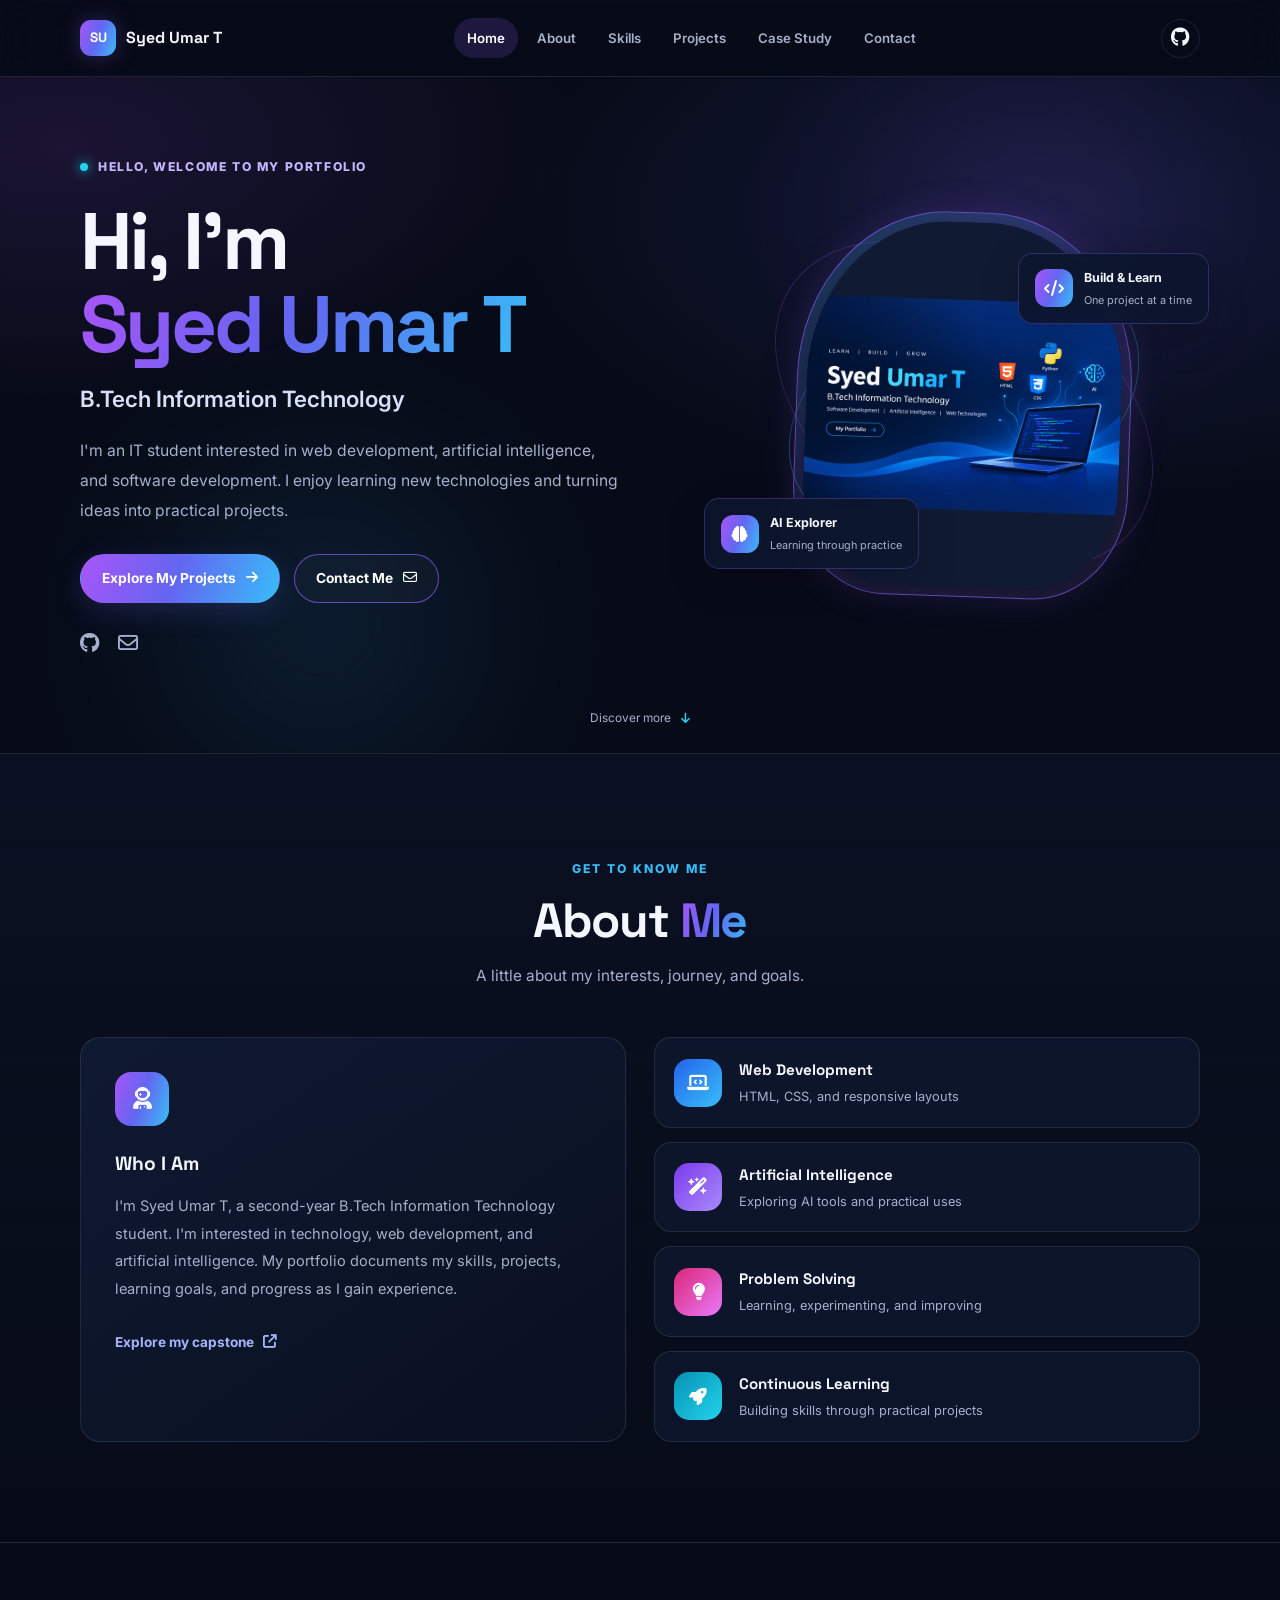
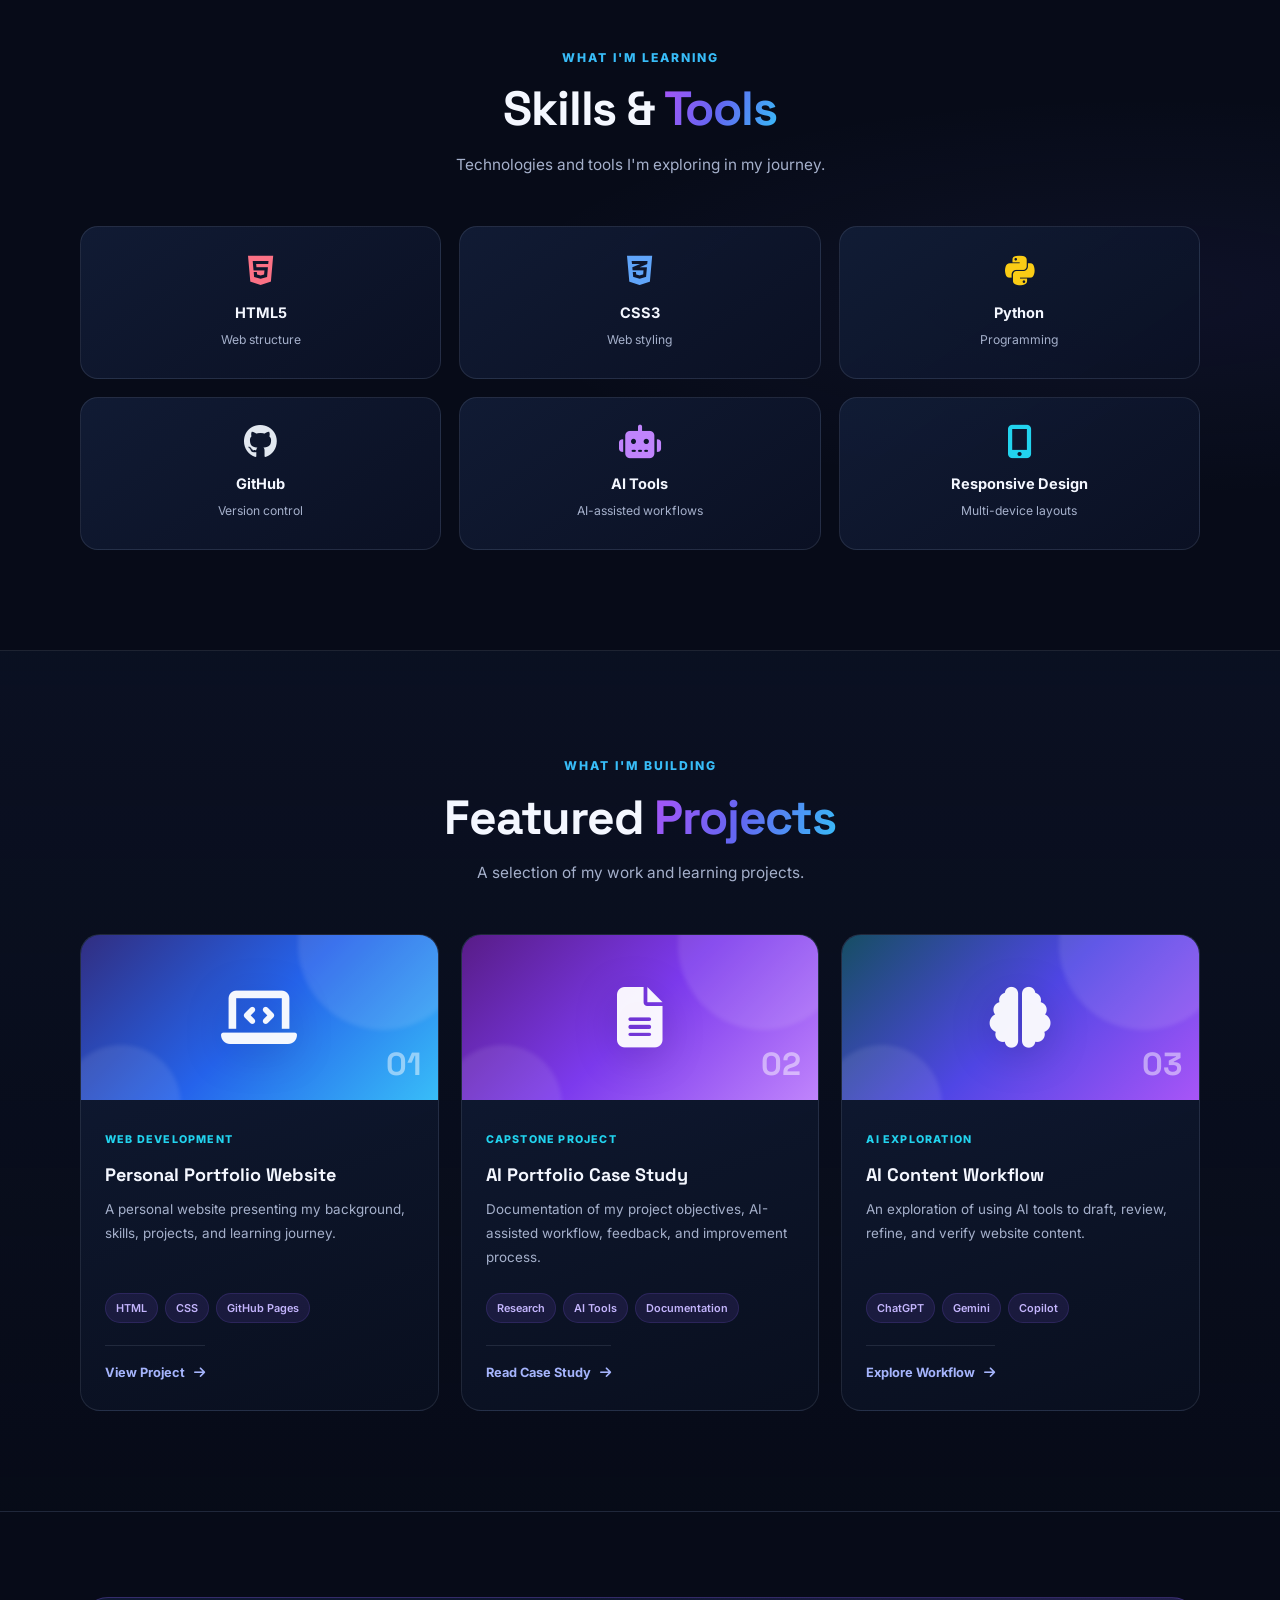
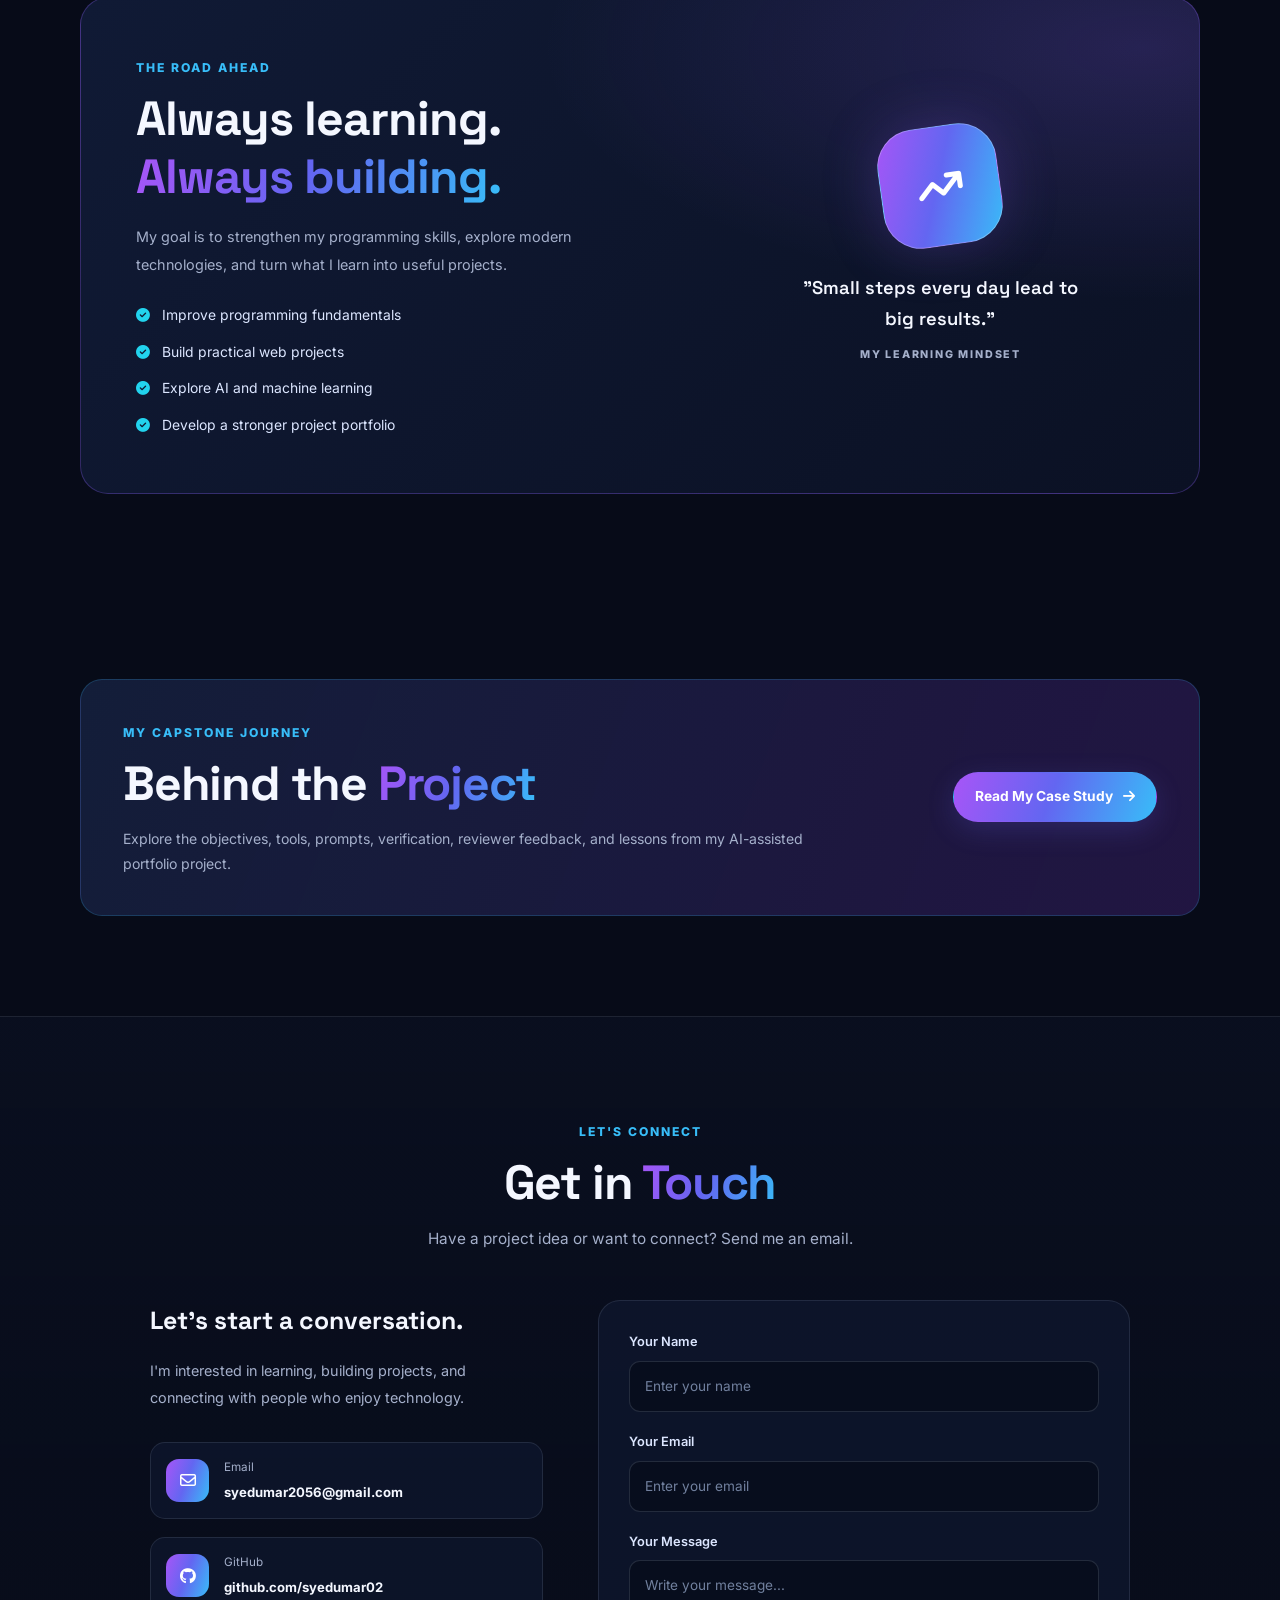
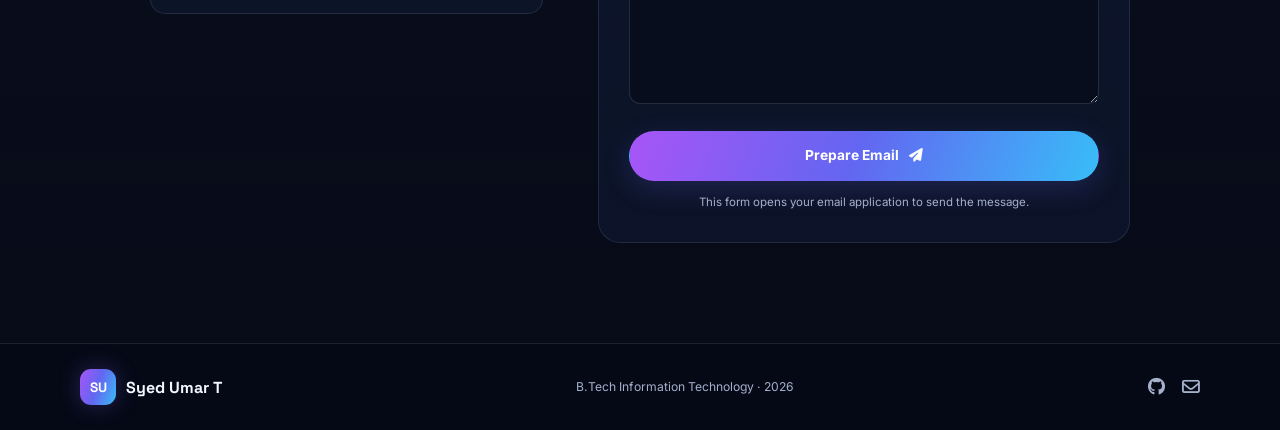
==== commit 111000dd: "Update index.html" ====
--- a/index.html
+++ b/index.html
@@ -1,4 +1,3 @@
-```html
 <!DOCTYPE html>
 <html lang="en">
 <head>
@@ -571,4 +570,4 @@
 
 </body>
 </html>
-```
+
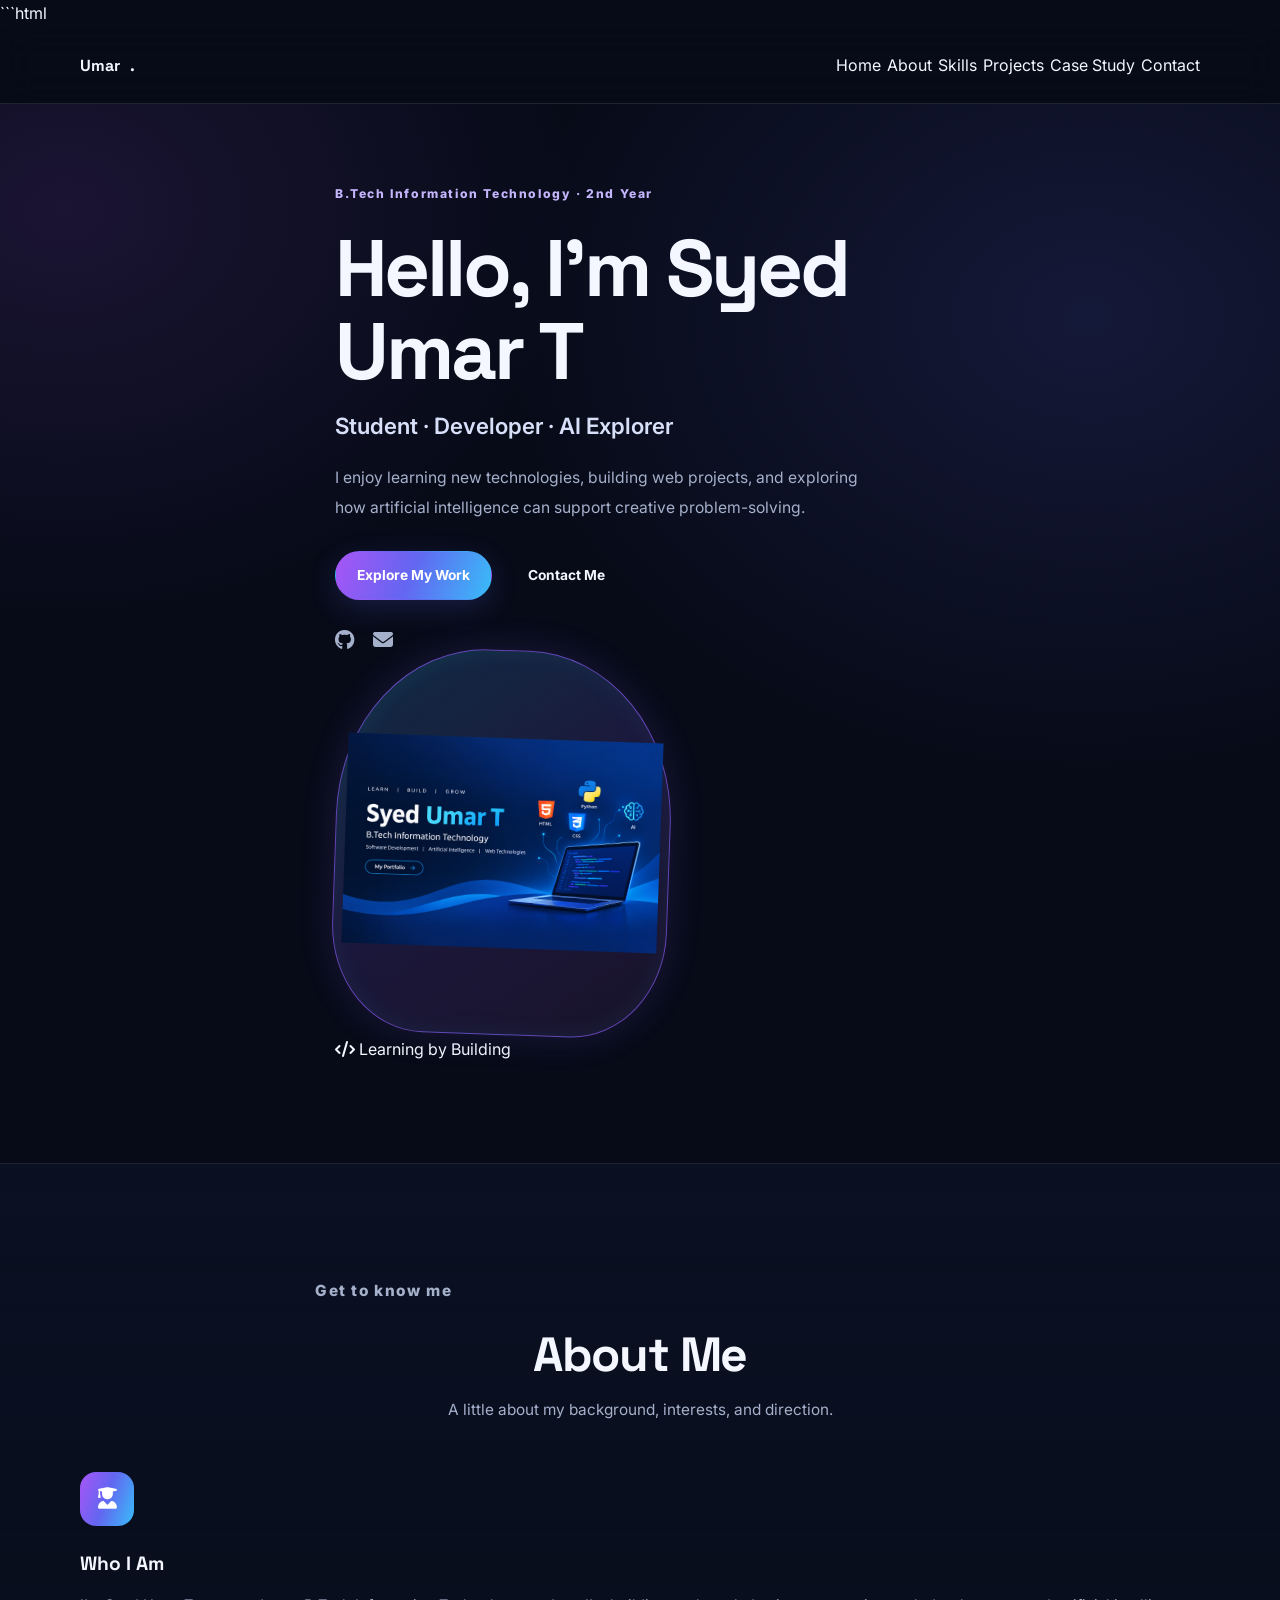
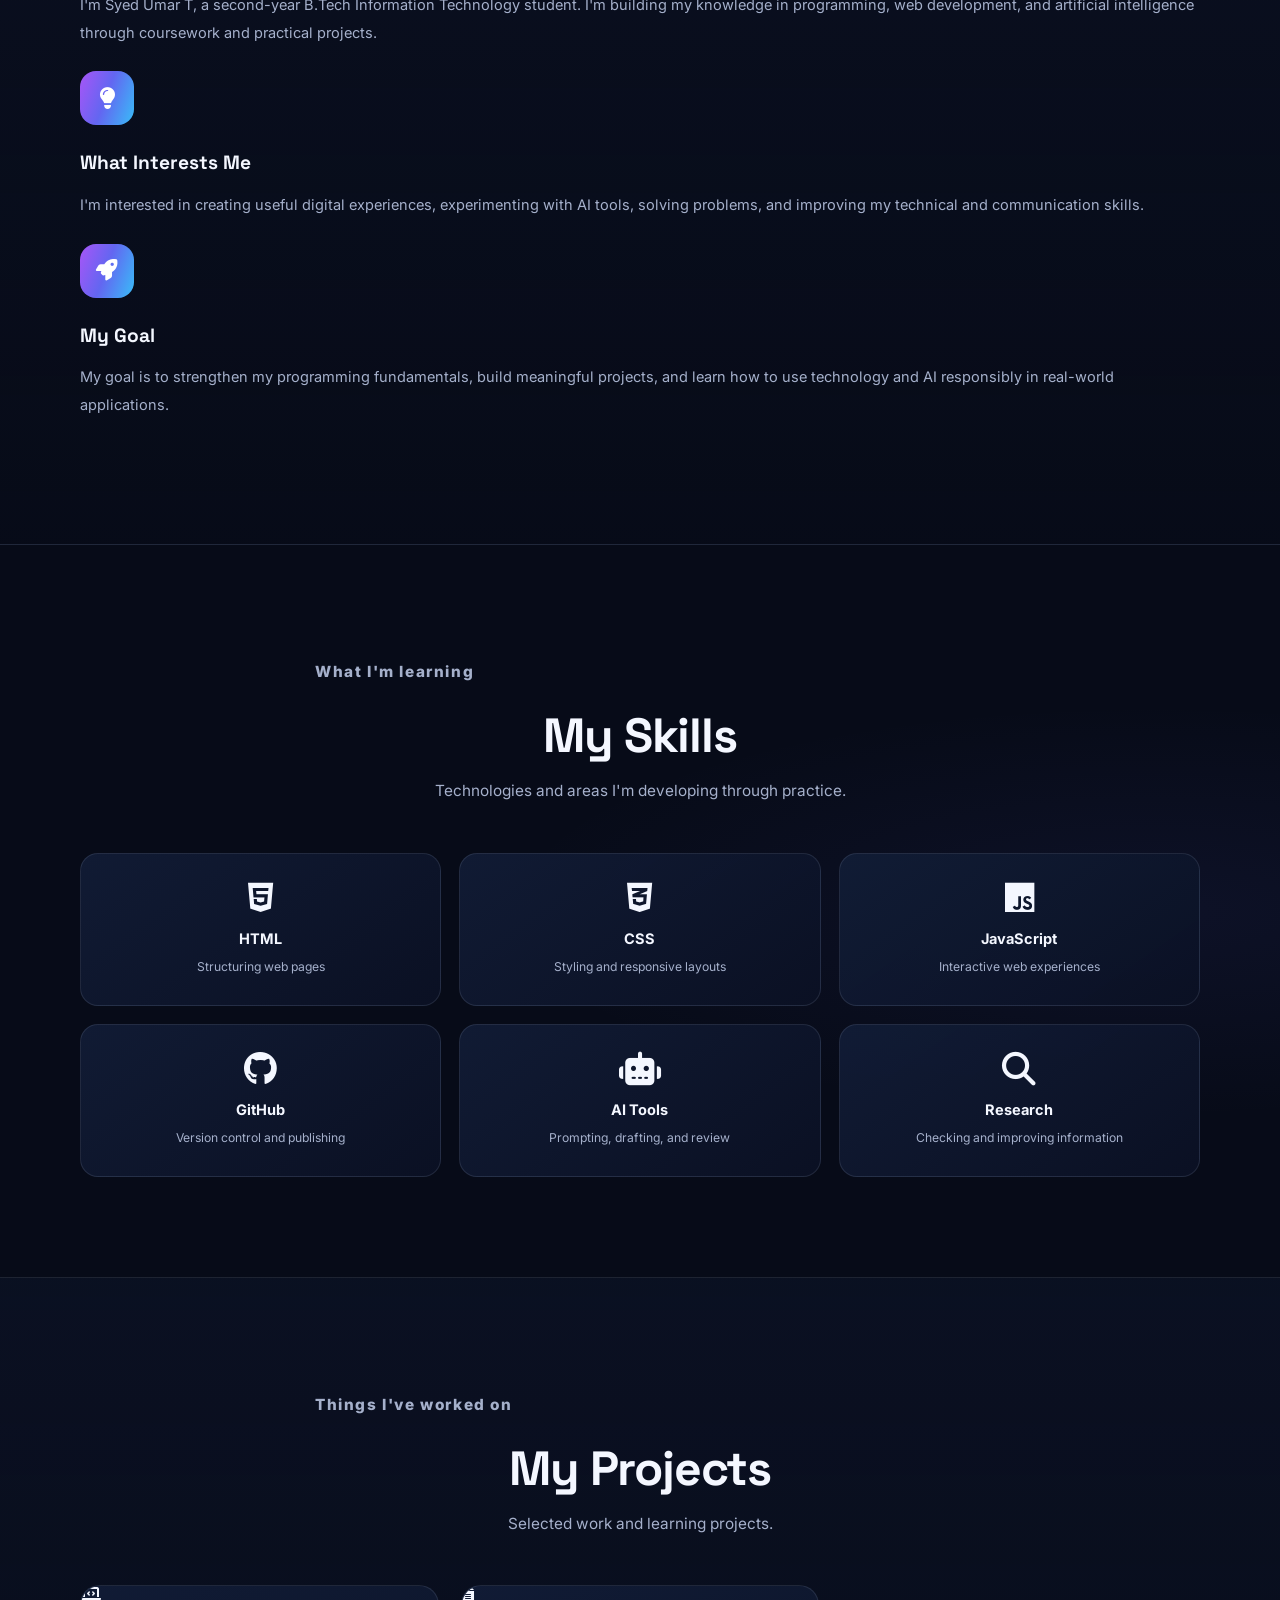
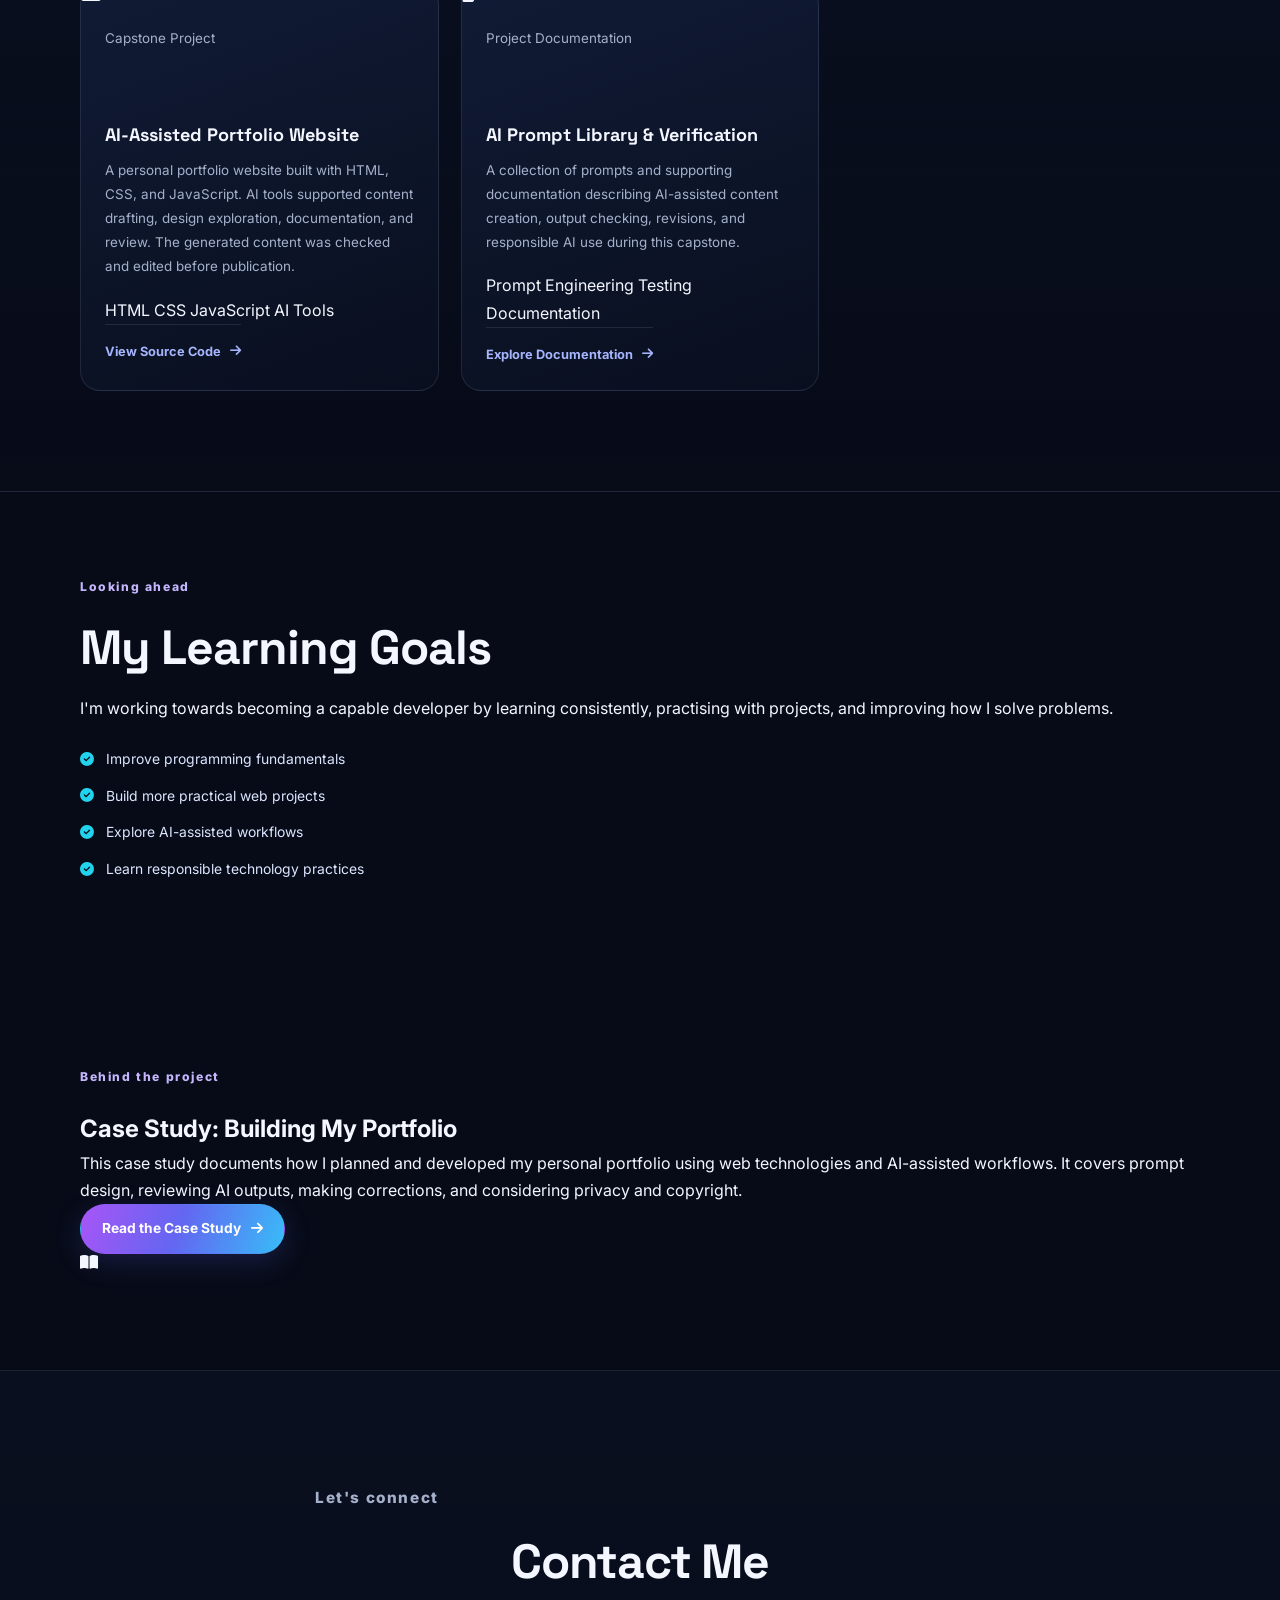
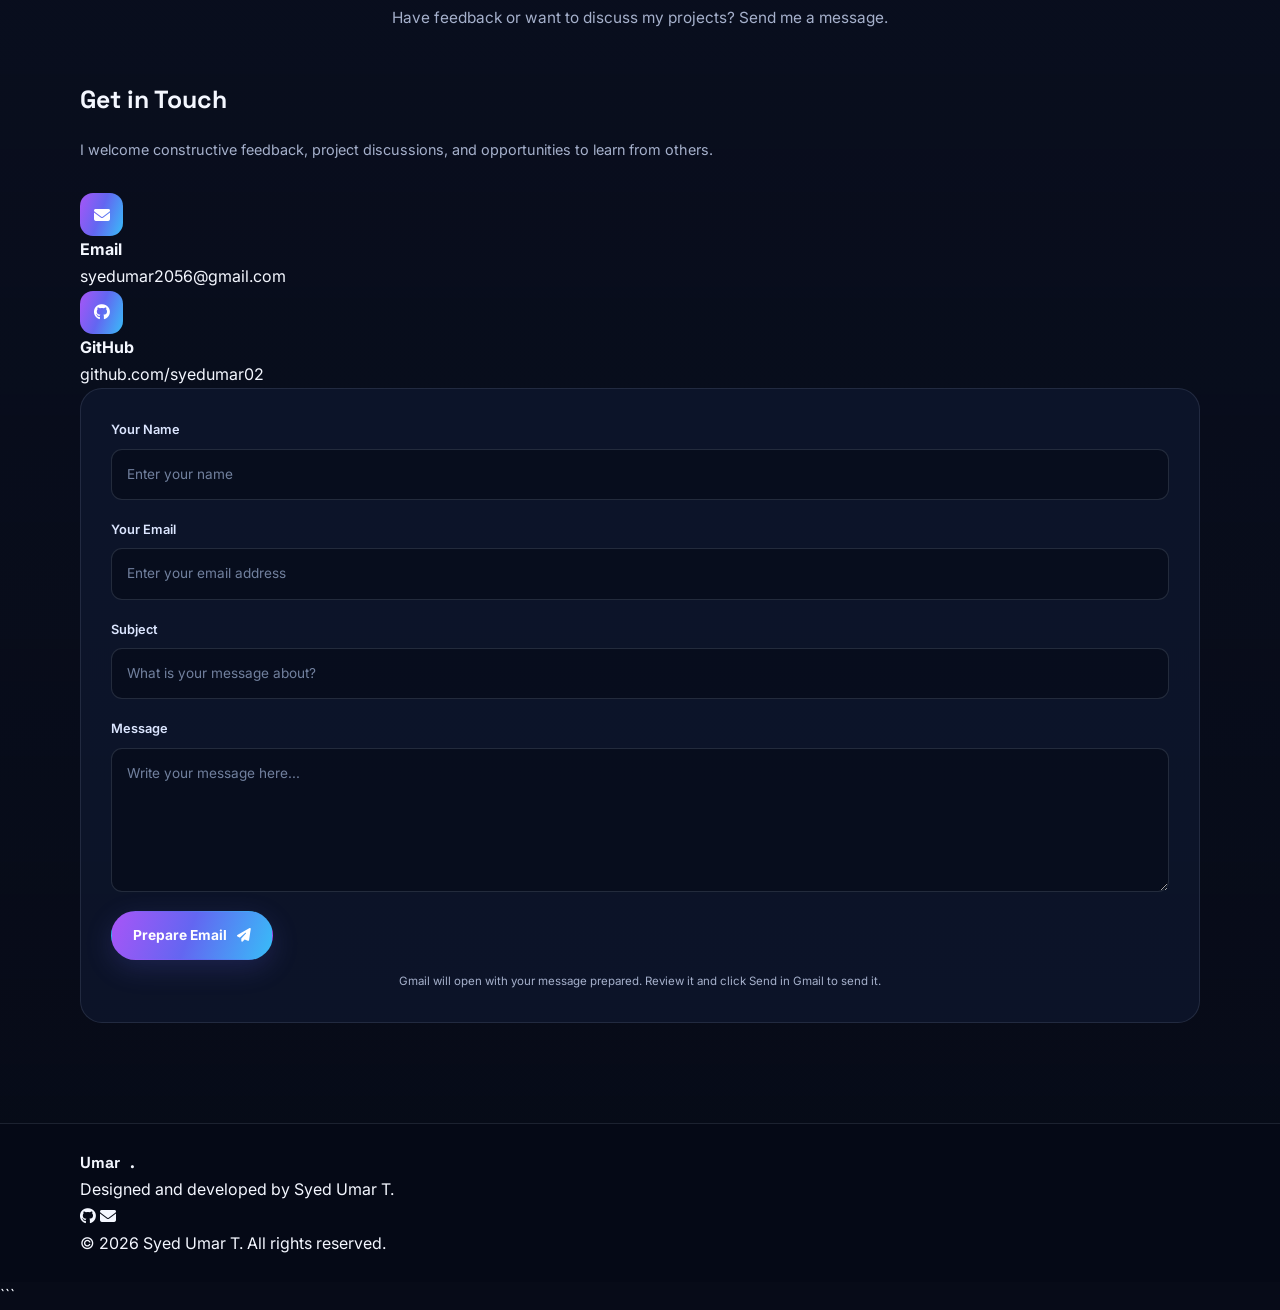
==== commit ec109207: "Update index.html" ====
--- a/index.html
+++ b/index.html
@@ -1,573 +1,532 @@
+```html
 <!DOCTYPE html>
 <html lang="en">
 <head>
-    <meta charset="UTF-8">
-    <meta name="viewport" content="width=device-width, initial-scale=1.0">
-    <meta name="description" content="Syed Umar T — B.Tech Information Technology student exploring web development, artificial intelligence, and creative technology projects.">
-
-    <title>Syed Umar T | Developer Portfolio</title>
-
-    <link rel="stylesheet" href="css/style.css">
-    <link rel="stylesheet" href="https://cdnjs.cloudflare.com/ajax/libs/font-awesome/6.5.2/css/all.min.css">
+  <meta charset="UTF-8">
+  <meta name="viewport" content="width=device-width, initial-scale=1.0">
+  <meta name="description" content="Syed Umar T's personal portfolio showcasing skills, projects, goals, and AI-assisted web development.">
+  <title>Syed Umar T | Portfolio</title>
+
+  <link rel="stylesheet" href="css/style.css">
+  <link rel="preconnect" href="https://fonts.googleapis.com">
+  <link rel="preconnect" href="https://fonts.gstatic.com" crossorigin>
+  <link href="https://fonts.googleapis.com/css2?family=Inter:wght@400;500;600;700;800&display=swap" rel="stylesheet">
+  <link rel="stylesheet" href="https://cdnjs.cloudflare.com/ajax/libs/font-awesome/6.5.2/css/all.min.css">
 </head>
 
 <body>
 
-<header class="header">
+  <!-- Navigation -->
+  <header class="header">
     <nav class="navbar container">
-        <a href="#home" class="logo">
-            <span class="logo-icon">SU</span>
-            <span>Syed Umar T</span>
+      <a href="#home" class="logo">Umar<span>.</span></a>
+
+      <button class="menu-toggle" id="menu-toggle"
+        aria-label="Open navigation menu" aria-expanded="false">
+        <i class="fas fa-bars"></i>
+      </button>
+
+      <ul class="nav-links" id="nav-links">
+        <li><a href="#home">Home</a></li>
+        <li><a href="#about">About</a></li>
+        <li><a href="#skills">Skills</a></li>
+        <li><a href="#projects">Projects</a></li>
+        <li><a href="#case-study">Case Study</a></li>
+        <li><a href="#contact">Contact</a></li>
+      </ul>
+    </nav>
+  </header>
+
+  <main>
+
+    <!-- Hero -->
+    <section class="hero section" id="home">
+      <div class="container hero-content">
+
+        <div class="hero-text">
+          <p class="eyebrow">B.Tech Information Technology · 2nd Year</p>
+
+          <h1>Hello, I'm <span>Syed Umar T</span></h1>
+
+          <h2>Student · Developer · AI Explorer</h2>
+
+          <p class="hero-description">
+            I enjoy learning new technologies, building web projects, and
+            exploring how artificial intelligence can support creative
+            problem-solving.
+          </p>
+
+          <div class="hero-buttons">
+            <a href="#projects" class="btn btn-primary">Explore My Work</a>
+            <a href="#contact" class="btn btn-secondary">Contact Me</a>
+          </div>
+
+          <div class="social-links">
+            <a href="https://github.com/syedumar02"
+               target="_blank" rel="noopener noreferrer"
+               aria-label="GitHub profile">
+              <i class="fab fa-github"></i>
+            </a>
+
+            <a href="mailto:syedumar2056@gmail.com"
+               aria-label="Email Umar">
+              <i class="fas fa-envelope"></i>
+            </a>
+          </div>
+        </div>
+
+        <div class="hero-image">
+          <div class="profile-frame">
+            <img src="portfolio-banner.png"
+                 alt="Syed Umar T portfolio banner"
+                 class="profile-banner">
+          </div>
+          <div class="floating-badge">
+            <i class="fas fa-code"></i>
+            <span>Learning by Building</span>
+          </div>
+        </div>
+
+      </div>
+    </section>
+
+    <!-- About -->
+    <section class="section about-section" id="about">
+      <div class="container">
+        <div class="section-heading">
+          <p class="eyebrow">Get to know me</p>
+          <h2>About <span>Me</span></h2>
+          <p>A little about my background, interests, and direction.</p>
+        </div>
+
+        <div class="about-content">
+          <div class="about-card">
+            <div class="card-icon">
+              <i class="fas fa-user-graduate"></i>
+            </div>
+            <h3>Who I Am</h3>
+            <p>
+              I'm Syed Umar T, a second-year B.Tech Information Technology
+              student. I'm building my knowledge in programming, web
+              development, and artificial intelligence through coursework
+              and practical projects.
+            </p>
+          </div>
+
+          <div class="about-card">
+            <div class="card-icon">
+              <i class="fas fa-lightbulb"></i>
+            </div>
+            <h3>What Interests Me</h3>
+            <p>
+              I'm interested in creating useful digital experiences,
+              experimenting with AI tools, solving problems, and improving
+              my technical and communication skills.
+            </p>
+          </div>
+
+          <div class="about-card">
+            <div class="card-icon">
+              <i class="fas fa-rocket"></i>
+            </div>
+            <h3>My Goal</h3>
+            <p>
+              My goal is to strengthen my programming fundamentals, build
+              meaningful projects, and learn how to use technology and AI
+              responsibly in real-world applications.
+            </p>
+          </div>
+        </div>
+      </div>
+    </section>
+
+    <!-- Skills -->
+    <section class="section skills-section" id="skills">
+      <div class="container">
+        <div class="section-heading">
+          <p class="eyebrow">What I'm learning</p>
+          <h2>My <span>Skills</span></h2>
+          <p>Technologies and areas I'm developing through practice.</p>
+        </div>
+
+        <div class="skills-grid">
+          <div class="skill-card">
+            <i class="fab fa-html5"></i>
+            <h3>HTML</h3>
+            <p>Structuring web pages</p>
+          </div>
+
+          <div class="skill-card">
+            <i class="fab fa-css3-alt"></i>
+            <h3>CSS</h3>
+            <p>Styling and responsive layouts</p>
+          </div>
+
+          <div class="skill-card">
+            <i class="fab fa-js"></i>
+            <h3>JavaScript</h3>
+            <p>Interactive web experiences</p>
+          </div>
+
+          <div class="skill-card">
+            <i class="fab fa-github"></i>
+            <h3>GitHub</h3>
+            <p>Version control and publishing</p>
+          </div>
+
+          <div class="skill-card">
+            <i class="fas fa-robot"></i>
+            <h3>AI Tools</h3>
+            <p>Prompting, drafting, and review</p>
+          </div>
+
+          <div class="skill-card">
+            <i class="fas fa-search"></i>
+            <h3>Research</h3>
+            <p>Checking and improving information</p>
+          </div>
+        </div>
+      </div>
+    </section>
+
+    <!-- Projects -->
+    <section class="section projects-section" id="projects">
+      <div class="container">
+        <div class="section-heading">
+          <p class="eyebrow">Things I've worked on</p>
+          <h2>My <span>Projects</span></h2>
+          <p>Selected work and learning projects.</p>
+        </div>
+
+        <div class="projects-grid">
+
+          <article class="project-card">
+            <div class="project-icon">
+              <i class="fas fa-laptop-code"></i>
+            </div>
+
+            <div class="project-content">
+              <p class="project-label">Capstone Project</p>
+              <h3>AI-Assisted Portfolio Website</h3>
+
+              <p>
+                A personal portfolio website built with HTML, CSS, and
+                JavaScript. AI tools supported content drafting, design
+                exploration, documentation, and review. The generated
+                content was checked and edited before publication.
+              </p>
+
+              <div class="project-tags">
+                <span>HTML</span>
+                <span>CSS</span>
+                <span>JavaScript</span>
+                <span>AI Tools</span>
+              </div>
+
+              <a href="https://github.com/syedumar02/ai-portfolio-capstone"
+                 target="_blank" rel="noopener noreferrer"
+                 class="project-link">
+                View Source Code <i class="fas fa-arrow-right"></i>
+              </a>
+            </div>
+          </article>
+
+          <article class="project-card">
+            <div class="project-icon">
+              <i class="fas fa-file-alt"></i>
+            </div>
+
+            <div class="project-content">
+              <p class="project-label">Project Documentation</p>
+              <h3>AI Prompt Library & Verification</h3>
+
+              <p>
+                A collection of prompts and supporting documentation
+                describing AI-assisted content creation, output checking,
+                revisions, and responsible AI use during this capstone.
+              </p>
+
+              <div class="project-tags">
+                <span>Prompt Engineering</span>
+                <span>Testing</span>
+                <span>Documentation</span>
+              </div>
+
+              <a href="documentation/ai-tools.md"
+                 target="_blank" rel="noopener noreferrer"
+                 class="project-link">
+                Explore Documentation <i class="fas fa-arrow-right"></i>
+              </a>
+            </div>
+          </article>
+
+        </div>
+      </div>
+    </section>
+
+    <!-- Goals -->
+    <section class="section goals-section" id="goals">
+      <div class="container goals-content">
+        <div>
+          <p class="eyebrow">Looking ahead</p>
+          <h2>My Learning <span>Goals</span></h2>
+          <p>
+            I'm working towards becoming a capable developer by learning
+            consistently, practising with projects, and improving how I
+            solve problems.
+          </p>
+        </div>
+
+        <ul class="goals-list">
+          <li><i class="fas fa-check-circle"></i> Improve programming fundamentals</li>
+          <li><i class="fas fa-check-circle"></i> Build more practical web projects</li>
+          <li><i class="fas fa-check-circle"></i> Explore AI-assisted workflows</li>
+          <li><i class="fas fa-check-circle"></i> Learn responsible technology practices</li>
+        </ul>
+      </div>
+    </section>
+
+    <!-- Case Study -->
+    <section class="section case-study-section" id="case-study">
+      <div class="container">
+        <div class="case-study-card">
+          <div class="case-study-text">
+            <p class="eyebrow">Behind the project</p>
+            <h2>Case Study: <span>Building My Portfolio</span></h2>
+
+            <p>
+              This case study documents how I planned and developed my
+              personal portfolio using web technologies and AI-assisted
+              workflows. It covers prompt design, reviewing AI outputs,
+              making corrections, and considering privacy and copyright.
+            </p>
+
+            <a href="case-study.html" class="btn btn-primary">
+              Read the Case Study
+              <i class="fas fa-arrow-right"></i>
+            </a>
+          </div>
+
+          <div class="case-study-icon">
+            <i class="fas fa-book-open"></i>
+          </div>
+        </div>
+      </div>
+    </section>
+
+    <!-- Contact -->
+    <section class="section contact-section" id="contact">
+      <div class="container">
+        <div class="section-heading">
+          <p class="eyebrow">Let's connect</p>
+          <h2>Contact <span>Me</span></h2>
+          <p>Have feedback or want to discuss my projects? Send me a message.</p>
+        </div>
+
+        <div class="contact-content">
+
+          <div class="contact-info">
+            <h3>Get in Touch</h3>
+            <p>
+              I welcome constructive feedback, project discussions, and
+              opportunities to learn from others.
+            </p>
+
+            <div class="contact-detail">
+              <div class="contact-icon">
+                <i class="fas fa-envelope"></i>
+              </div>
+              <div>
+                <h4>Email</h4>
+                <a href="mailto:syedumar2056@gmail.com">
+                  syedumar2056@gmail.com
+                </a>
+              </div>
+            </div>
+
+            <div class="contact-detail">
+              <div class="contact-icon">
+                <i class="fab fa-github"></i>
+              </div>
+              <div>
+                <h4>GitHub</h4>
+                <a href="https://github.com/syedumar02"
+                   target="_blank" rel="noopener noreferrer">
+                  github.com/syedumar02
+                </a>
+              </div>
+            </div>
+          </div>
+
+          <form class="contact-form" id="contact-form">
+            <div class="form-group">
+              <label for="name">Your Name</label>
+              <input
+                type="text"
+                id="name"
+                name="name"
+                placeholder="Enter your name"
+                autocomplete="name"
+                required>
+            </div>
+
+            <div class="form-group">
+              <label for="email">Your Email</label>
+              <input
+                type="email"
+                id="email"
+                name="email"
+                placeholder="Enter your email address"
+                autocomplete="email"
+                required>
+            </div>
+
+            <div class="form-group">
+              <label for="subject">Subject</label>
+              <input
+                type="text"
+                id="subject"
+                name="subject"
+                placeholder="What is your message about?"
+                required>
+            </div>
+
+            <div class="form-group">
+              <label for="message">Message</label>
+              <textarea
+                id="message"
+                name="message"
+                rows="5"
+                placeholder="Write your message here..."
+                required></textarea>
+            </div>
+
+            <button type="submit" class="btn btn-primary submit-btn">
+              Prepare Email <i class="fas fa-paper-plane"></i>
+            </button>
+
+            <p class="form-note">
+              Gmail will open with your message prepared. Review it and
+              click Send in Gmail to send it.
+            </p>
+
+            <p class="form-status" id="form-status" role="status"
+               aria-live="polite"></p>
+          </form>
+
+        </div>
+      </div>
+    </section>
+
+  </main>
+
+  <!-- Footer -->
+  <footer class="footer">
+    <div class="container footer-content">
+      <a href="#home" class="logo">Umar<span>.</span></a>
+
+      <p>
+        Designed and developed by Syed Umar T.
+      </p>
+
+      <div class="footer-links">
+        <a href="https://github.com/syedumar02"
+           target="_blank" rel="noopener noreferrer"
+           aria-label="GitHub profile">
+          <i class="fab fa-github"></i>
         </a>
 
-        <button class="menu-toggle" id="menu-toggle"
-                aria-label="Toggle navigation" aria-expanded="false">
-            <i class="fa-solid fa-bars"></i>
-        </button>
-
-        <ul class="nav-links" id="nav-links">
-            <li><a href="#home" class="nav-link active">Home</a></li>
-            <li><a href="#about" class="nav-link">About</a></li>
-            <li><a href="#skills" class="nav-link">Skills</a></li>
-            <li><a href="#projects" class="nav-link">Projects</a></li>
-            <li><a href="case-study.html" class="nav-link">Case Study</a></li>
-            <li><a href="#contact" class="nav-link">Contact</a></li>
-        </ul>
-
-        <a class="github-top" href="https://github.com/syedumar02"
-           target="_blank" rel="noopener noreferrer" aria-label="GitHub profile">
-            <i class="fa-brands fa-github"></i>
+        <a href="mailto:syedumar2056@gmail.com"
+           aria-label="Email Umar">
+          <i class="fas fa-envelope"></i>
         </a>
-    </nav>
-</header>
-
-<main>
-
-    <!-- HERO -->
-    <section class="hero section" id="home">
-        <div class="hero-glow glow-one"></div>
-        <div class="hero-glow glow-two"></div>
-
-        <div class="container hero-grid">
-            <div class="hero-content">
-                <p class="eyebrow">
-                    <span class="status-dot"></span>
-                    HELLO, WELCOME TO MY PORTFOLIO
-                </p>
-
-                <h1>
-                    Hi, I'm<br>
-                    <span class="gradient-text">Syed Umar T</span>
-                </h1>
-
-                <h2>B.Tech Information Technology</h2>
-
-                <p class="hero-description">
-                    I'm an IT student interested in web development,
-                    artificial intelligence, and software development.
-                    I enjoy learning new technologies and turning ideas
-                    into practical projects.
-                </p>
-
-                <div class="hero-buttons">
-                    <a href="#projects" class="btn btn-primary">
-                        Explore My Projects
-                        <i class="fa-solid fa-arrow-right"></i>
-                    </a>
-
-                    <a href="#contact" class="btn btn-outline">
-                        Contact Me
-                        <i class="fa-regular fa-envelope"></i>
-                    </a>
-                </div>
-
-                <div class="social-links">
-                    <a href="https://github.com/syedumar02"
-                       target="_blank" rel="noopener noreferrer"
-                       aria-label="GitHub">
-                        <i class="fa-brands fa-github"></i>
-                    </a>
-
-                    <a href="mailto:syedumar2056@gmail.com" aria-label="Email">
-                        <i class="fa-regular fa-envelope"></i>
-                    </a>
-                </div>
-            </div>
-
-            <div class="hero-visual">
-                <div class="orbit orbit-one"></div>
-                <div class="orbit orbit-two"></div>
-
-                <div class="profile-frame">
-                    <img src="portfolio-banner.png"
-                         alt="Syed Umar T portfolio banner"
-                         class="profile-image">
-                </div>
-
-                <div class="floating-card floating-card-top">
-                    <span class="floating-icon">
-                        <i class="fa-solid fa-code"></i>
-                    </span>
-                    <div>
-                        <strong>Build &amp; Learn</strong>
-                        <small>One project at a time</small>
-                    </div>
-                </div>
-
-                <div class="floating-card floating-card-bottom">
-                    <span class="floating-icon">
-                        <i class="fa-solid fa-brain"></i>
-                    </span>
-                    <div>
-                        <strong>AI Explorer</strong>
-                        <small>Learning through practice</small>
-                    </div>
-                </div>
-            </div>
-        </div>
-
-        <a href="#about" class="scroll-indicator">
-            <span>Discover more</span>
-            <i class="fa-solid fa-arrow-down"></i>
-        </a>
-    </section>
-
-    <!-- ABOUT -->
-    <section class="section about-section" id="about">
-        <div class="container">
-            <div class="section-heading">
-                <span class="section-label">GET TO KNOW ME</span>
-                <h2>About <span class="gradient-text">Me</span></h2>
-                <p>A little about my interests, journey, and goals.</p>
-            </div>
-
-            <div class="about-grid">
-                <article class="glass-card about-card">
-                    <div class="card-icon">
-                        <i class="fa-solid fa-user-astronaut"></i>
-                    </div>
-
-                    <h3>Who I Am</h3>
-
-                    <p>
-                        I'm Syed Umar T, a second-year B.Tech Information
-                        Technology student. I'm interested in technology,
-                        web development, and artificial intelligence.
-                        My portfolio documents my skills, projects,
-                        learning goals, and progress as I gain experience.
-                    </p>
-
-                    <a href="case-study.html" class="text-link">
-                        Explore my capstone
-                        <i class="fa-solid fa-arrow-up-right-from-square"></i>
-                    </a>
-                </article>
-
-                <div class="about-highlights">
-                    <article class="highlight-card">
-                        <div class="highlight-icon blue">
-                            <i class="fa-solid fa-laptop-code"></i>
-                        </div>
-                        <div>
-                            <h3>Web Development</h3>
-                            <p>HTML, CSS, and responsive layouts</p>
-                        </div>
-                    </article>
-
-                    <article class="highlight-card">
-                        <div class="highlight-icon purple">
-                            <i class="fa-solid fa-wand-magic-sparkles"></i>
-                        </div>
-                        <div>
-                            <h3>Artificial Intelligence</h3>
-                            <p>Exploring AI tools and practical uses</p>
-                        </div>
-                    </article>
-
-                    <article class="highlight-card">
-                        <div class="highlight-icon pink">
-                            <i class="fa-solid fa-lightbulb"></i>
-                        </div>
-                        <div>
-                            <h3>Problem Solving</h3>
-                            <p>Learning, experimenting, and improving</p>
-                        </div>
-                    </article>
-
-                    <article class="highlight-card">
-                        <div class="highlight-icon cyan">
-                            <i class="fa-solid fa-rocket"></i>
-                        </div>
-                        <div>
-                            <h3>Continuous Learning</h3>
-                            <p>Building skills through practical projects</p>
-                        </div>
-                    </article>
-                </div>
-            </div>
-        </div>
-    </section>
-
-    <!-- SKILLS -->
-    <section class="section skills-section" id="skills">
-        <div class="container">
-            <div class="section-heading">
-                <span class="section-label">WHAT I'M LEARNING</span>
-                <h2>Skills &amp; <span class="gradient-text">Tools</span></h2>
-                <p>Technologies and tools I'm exploring in my journey.</p>
-            </div>
-
-            <div class="skills-grid">
-                <div class="skill-card">
-                    <i class="fa-brands fa-html5 skill-html"></i>
-                    <h3>HTML5</h3>
-                    <p>Web structure</p>
-                </div>
-
-                <div class="skill-card">
-                    <i class="fa-brands fa-css3-alt skill-css"></i>
-                    <h3>CSS3</h3>
-                    <p>Web styling</p>
-                </div>
-
-                <div class="skill-card">
-                    <i class="fa-brands fa-python skill-python"></i>
-                    <h3>Python</h3>
-                    <p>Programming</p>
-                </div>
-
-                <div class="skill-card">
-                    <i class="fa-brands fa-github skill-github"></i>
-                    <h3>GitHub</h3>
-                    <p>Version control</p>
-                </div>
-
-                <div class="skill-card">
-                    <i class="fa-solid fa-robot skill-ai"></i>
-                    <h3>AI Tools</h3>
-                    <p>AI-assisted workflows</p>
-                </div>
-
-                <div class="skill-card">
-                    <i class="fa-solid fa-mobile-screen-button skill-responsive"></i>
-                    <h3>Responsive Design</h3>
-                    <p>Multi-device layouts</p>
-                </div>
-            </div>
-        </div>
-    </section>
-
-    <!-- PROJECTS -->
-    <section class="section projects-section" id="projects">
-        <div class="container">
-            <div class="section-heading">
-                <span class="section-label">WHAT I'M BUILDING</span>
-                <h2>Featured <span class="gradient-text">Projects</span></h2>
-                <p>A selection of my work and learning projects.</p>
-            </div>
-
-            <div class="projects-grid">
-                <article class="project-card">
-                    <div class="project-art project-art-one">
-                        <i class="fa-solid fa-laptop-code"></i>
-                        <span class="project-number">01</span>
-                    </div>
-
-                    <div class="project-content">
-                        <span class="project-category">WEB DEVELOPMENT</span>
-                        <h3>Personal Portfolio Website</h3>
-                        <p>
-                            A personal website presenting my background,
-                            skills, projects, and learning journey.
-                        </p>
-
-                        <div class="tag-list">
-                            <span>HTML</span>
-                            <span>CSS</span>
-                            <span>GitHub Pages</span>
-                        </div>
-
-                        <a href="#home" class="project-link">
-                            View Project
-                            <i class="fa-solid fa-arrow-right"></i>
-                        </a>
-                    </div>
-                </article>
-
-                <article class="project-card">
-                    <div class="project-art project-art-two">
-                        <i class="fa-solid fa-file-lines"></i>
-                        <span class="project-number">02</span>
-                    </div>
-
-                    <div class="project-content">
-                        <span class="project-category">CAPSTONE PROJECT</span>
-                        <h3>AI Portfolio Case Study</h3>
-                        <p>
-                            Documentation of my project objectives,
-                            AI-assisted workflow, feedback, and
-                            improvement process.
-                        </p>
-
-                        <div class="tag-list">
-                            <span>Research</span>
-                            <span>AI Tools</span>
-                            <span>Documentation</span>
-                        </div>
-
-                        <a href="case-study.html" class="project-link">
-                            Read Case Study
-                            <i class="fa-solid fa-arrow-right"></i>
-                        </a>
-                    </div>
-                </article>
-
-                <article class="project-card">
-                    <div class="project-art project-art-three">
-                        <i class="fa-solid fa-brain"></i>
-                        <span class="project-number">03</span>
-                    </div>
-
-                    <div class="project-content">
-                        <span class="project-category">AI EXPLORATION</span>
-                        <h3>AI Content Workflow</h3>
-                        <p>
-                            An exploration of using AI tools to draft,
-                            review, refine, and verify website content.
-                        </p>
-
-                        <div class="tag-list">
-                            <span>ChatGPT</span>
-                            <span>Gemini</span>
-                            <span>Copilot</span>
-                        </div>
-
-                        <a href="case-study.html" class="project-link">
-                            Explore Workflow
-                            <i class="fa-solid fa-arrow-right"></i>
-                        </a>
-                    </div>
-                </article>
-            </div>
-        </div>
-    </section>
-
-    <!-- LEARNING GOALS -->
-    <section class="section goals-section" id="goals">
-        <div class="container">
-            <div class="goals-panel">
-                <div class="goals-content">
-                    <span class="section-label">THE ROAD AHEAD</span>
-
-                    <h2>
-                        Always learning.<br>
-                        <span class="gradient-text">Always building.</span>
-                    </h2>
-
-                    <p>
-                        My goal is to strengthen my programming skills,
-                        explore modern technologies, and turn what I learn
-                        into useful projects.
-                    </p>
-
-                    <ul class="goals-list">
-                        <li>
-                            <i class="fa-solid fa-circle-check"></i>
-                            Improve programming fundamentals
-                        </li>
-                        <li>
-                            <i class="fa-solid fa-circle-check"></i>
-                            Build practical web projects
-                        </li>
-                        <li>
-                            <i class="fa-solid fa-circle-check"></i>
-                            Explore AI and machine learning
-                        </li>
-                        <li>
-                            <i class="fa-solid fa-circle-check"></i>
-                            Develop a stronger project portfolio
-                        </li>
-                    </ul>
-                </div>
-
-                <div class="goals-visual">
-                    <div class="goal-orb">
-                        <i class="fa-solid fa-arrow-trend-up"></i>
-                    </div>
-
-                    <p class="goal-quote">
-                        "Small steps every day lead to big results."
-                    </p>
-
-                    <span class="goal-caption">MY LEARNING MINDSET</span>
-                </div>
-            </div>
-        </div>
-    </section>
-
-    <!-- CASE STUDY -->
-    <section class="section case-callout">
-        <div class="container">
-            <div class="case-callout-card">
-                <div>
-                    <span class="section-label">MY CAPSTONE JOURNEY</span>
-                    <h2>Behind the <span class="gradient-text">Project</span></h2>
-
-                    <p>
-                        Explore the objectives, tools, prompts, verification,
-                        reviewer feedback, and lessons from my AI-assisted
-                        portfolio project.
-                    </p>
-                </div>
-
-                <a href="case-study.html" class="btn btn-primary">
-                    Read My Case Study
-                    <i class="fa-solid fa-arrow-right"></i>
-                </a>
-            </div>
-        </div>
-    </section>
-
-    <!-- CONTACT -->
-    <section class="section contact-section" id="contact">
-        <div class="container">
-            <div class="section-heading">
-                <span class="section-label">LET'S CONNECT</span>
-                <h2>Get in <span class="gradient-text">Touch</span></h2>
-                <p>Have a project idea or want to connect? Send me an email.</p>
-            </div>
-
-            <div class="contact-grid">
-                <div class="contact-info">
-                    <h3>Let's start a conversation.</h3>
-
-                    <p>
-                        I'm interested in learning, building projects,
-                        and connecting with people who enjoy technology.
-                    </p>
-
-                    <a href="mailto:syedumar2056@gmail.com" class="contact-item">
-                        <span class="contact-icon">
-                            <i class="fa-regular fa-envelope"></i>
-                        </span>
-                        <span>
-                            <small>Email</small>
-                            <strong>syedumar2056@gmail.com</strong>
-                        </span>
-                    </a>
-
-                    <a href="https://github.com/syedumar02"
-                       target="_blank" rel="noopener noreferrer"
-                       class="contact-item">
-                        <span class="contact-icon">
-                            <i class="fa-brands fa-github"></i>
-                        </span>
-                        <span>
-                            <small>GitHub</small>
-                            <strong>github.com/syedumar02</strong>
-                        </span>
-                    </a>
-                </div>
-
-                <form class="contact-form" id="contact-form">
-                    <label for="name">Your Name</label>
-                    <input type="text" id="name" name="name"
-                           placeholder="Enter your name" required>
-
-                    <label for="email">Your Email</label>
-                    <input type="email" id="email" name="email"
-                           placeholder="Enter your email" required>
-
-                    <label for="message">Your Message</label>
-                    <textarea id="message" name="message" rows="5"
-                              placeholder="Write your message..." required></textarea>
-
-                    <button type="submit" class="btn btn-primary form-button">
-                        Prepare Email
-                        <i class="fa-solid fa-paper-plane"></i>
-                    </button>
-
-                    <p class="form-note">
-                        This form opens your email application to send the message.
-                    </p>
-                </form>
-            </div>
-        </div>
-    </section>
-
-</main>
-
-<!-- FOOTER -->
-<footer class="footer">
-    <div class="container footer-inner">
-        <a href="#home" class="logo footer-logo">
-            <span class="logo-icon">SU</span>
-            <span>Syed Umar T</span>
-        </a>
-
-        <p>
-            B.Tech Information Technology ·
-            <span id="footer-year">2026</span>
-        </p>
-
-        <div class="footer-socials">
-            <a href="https://github.com/syedumar02"
-               target="_blank" rel="noopener noreferrer" aria-label="GitHub">
-                <i class="fa-brands fa-github"></i>
-            </a>
-
-            <a href="mailto:syedumar2056@gmail.com" aria-label="Email">
-                <i class="fa-regular fa-envelope"></i>
-            </a>
-        </div>
+      </div>
+
+      <p class="copyright">
+        &copy; <span id="current-year"></span> Syed Umar T. All rights reserved.
+      </p>
     </div>
-</footer>
-
-<script>
+  </footer>
+
+  <!-- JavaScript -->
+  <script>
+    // Mobile navigation
     const menuToggle = document.getElementById("menu-toggle");
     const navLinks = document.getElementById("nav-links");
 
     menuToggle.addEventListener("click", function () {
-        const isOpen = navLinks.classList.toggle("show");
-
-        menuToggle.setAttribute("aria-expanded", String(isOpen));
-
-        menuToggle.innerHTML = isOpen
-            ? '<i class="fa-solid fa-xmark"></i>'
-            : '<i class="fa-solid fa-bars"></i>';
+      const isOpen = navLinks.classList.toggle("active");
+
+      menuToggle.setAttribute("aria-expanded", String(isOpen));
+      menuToggle.setAttribute(
+        "aria-label",
+        isOpen ? "Close navigation menu" : "Open navigation menu"
+      );
+
+      menuToggle.innerHTML = isOpen
+        ? '<i class="fas fa-times"></i>'
+        : '<i class="fas fa-bars"></i>';
     });
 
-    document.querySelectorAll(".nav-link").forEach(function (link) {
-        link.addEventListener("click", function () {
-            navLinks.classList.remove("show");
-            menuToggle.setAttribute("aria-expanded", "false");
-            menuToggle.innerHTML = '<i class="fa-solid fa-bars"></i>';
-        });
+    // Close the mobile menu when a navigation link is clicked
+    document.querySelectorAll("#nav-links a").forEach(function (link) {
+      link.addEventListener("click", function () {
+        navLinks.classList.remove("active");
+        menuToggle.setAttribute("aria-expanded", "false");
+        menuToggle.setAttribute("aria-label", "Open navigation menu");
+        menuToggle.innerHTML = '<i class="fas fa-bars"></i>';
+      });
     });
 
-    document.getElementById("contact-form").addEventListener("submit", function (event) {
-        event.preventDefault();
-
-        const name = document.getElementById("name").value.trim();
-        const email = document.getElementById("email").value.trim();
-        const message = document.getElementById("message").value.trim();
-
-        const subject = encodeURIComponent("Portfolio Contact from " + name);
-
-        const body = encodeURIComponent(
-            "Name: " + name +
-            "\nEmail: " + email +
-            "\n\nMessage:\n" + message
-        );
-
-        window.location.href =
-            "mailto:syedumar2056@gmail.com?subject=" + subject + "&body=" + body;
+    // Update the copyright year automatically
+    document.getElementById("current-year").textContent =
+      new Date().getFullYear();
+
+    // Contact form: open Gmail with recipient, subject, and message filled in
+    const contactForm = document.getElementById("contact-form");
+    const formStatus = document.getElementById("form-status");
+
+    contactForm.addEventListener("submit", function (event) {
+      event.preventDefault();
+
+      const name = document.getElementById("name").value.trim();
+      const senderEmail = document.getElementById("email").value.trim();
+      const subjectInput = document.getElementById("subject").value.trim();
+      const messageInput = document.getElementById("message").value.trim();
+
+      if (!name || !senderEmail || !subjectInput || !messageInput) {
+        formStatus.textContent = "Please fill in all fields before continuing.";
+        return;
+      }
+
+      const recipient = "syedumar2056@gmail.com";
+      const subject = subjectInput;
+
+      const body =
+        "Name: " + name + "\n" +
+        "Email: " + senderEmail + "\n\n" +
+        "Message:\n" + messageInput;
+
+      const gmailURL =
+        "https://mail.google.com/mail/?view=cm&fs=1" +
+        "&to=" + encodeURIComponent(recipient) +
+        "&su=" + encodeURIComponent(subject) +
+        "&body=" + encodeURIComponent(body);
+
+      formStatus.textContent =
+        "Opening Gmail in a new tab. Please review your message and click Send.";
+
+      const gmailWindow = window.open(gmailURL, "_blank");
+
+      if (gmailWindow) {
+        gmailWindow.opener = null;
+      } else {
+        formStatus.textContent =
+          "Your browser blocked the new tab. Please allow pop-ups for this site and try again.";
+      }
     });
-
-    document.getElementById("footer-year").textContent =
-        new Date().getFullYear();
-</script>
+  </script>
 
 </body>
 </html>
-
+```
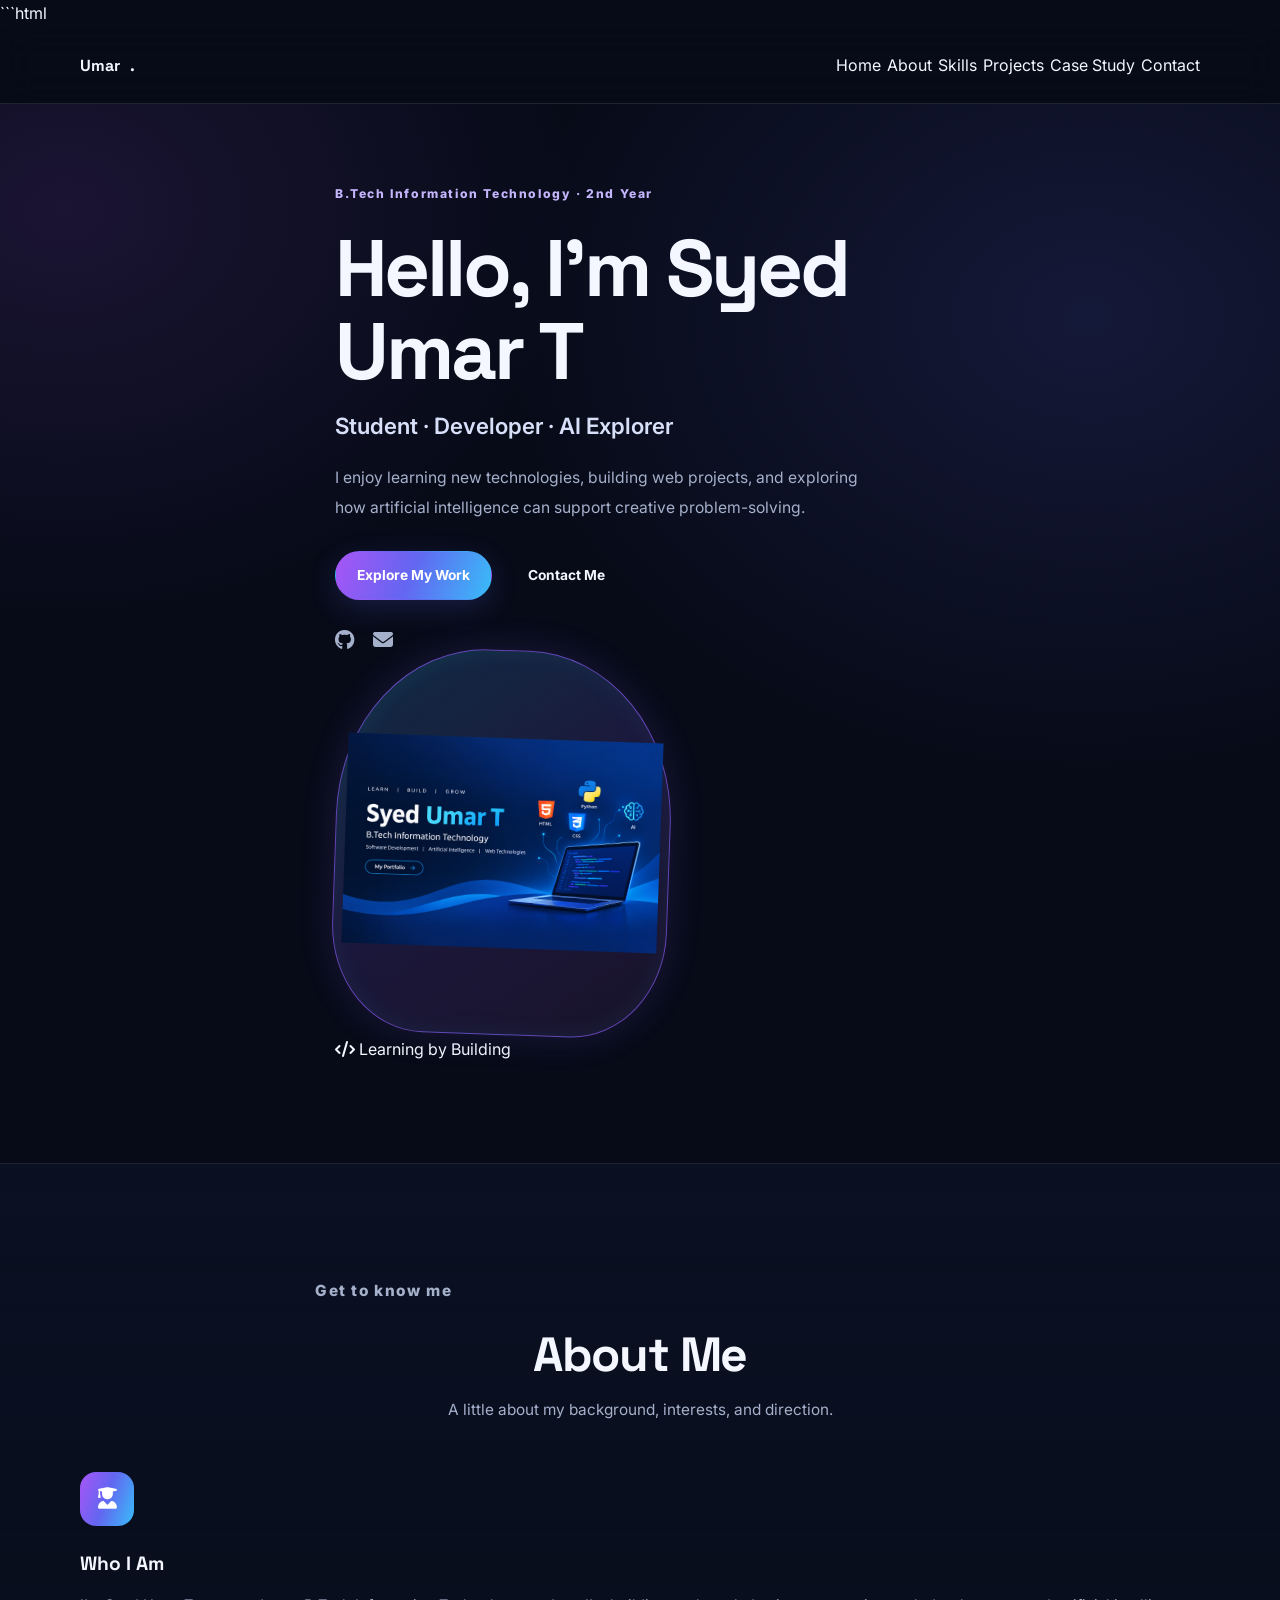
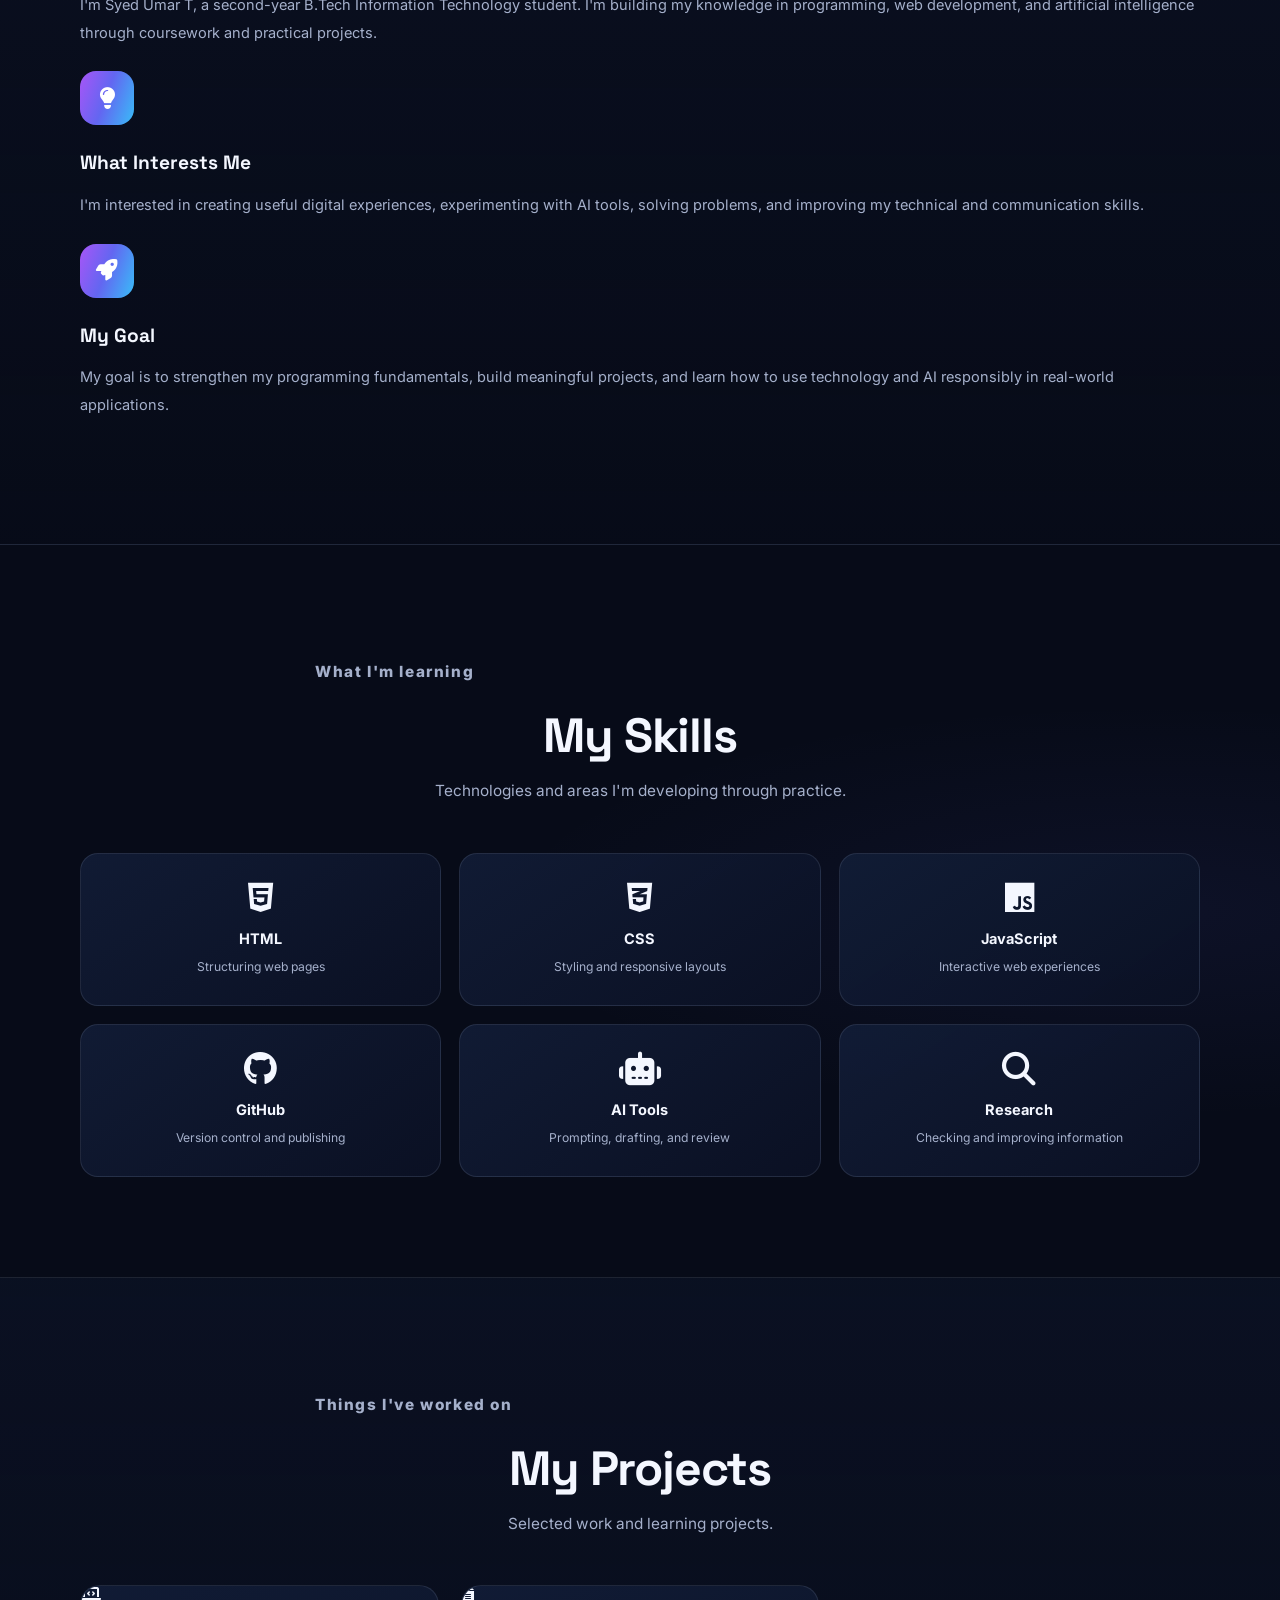
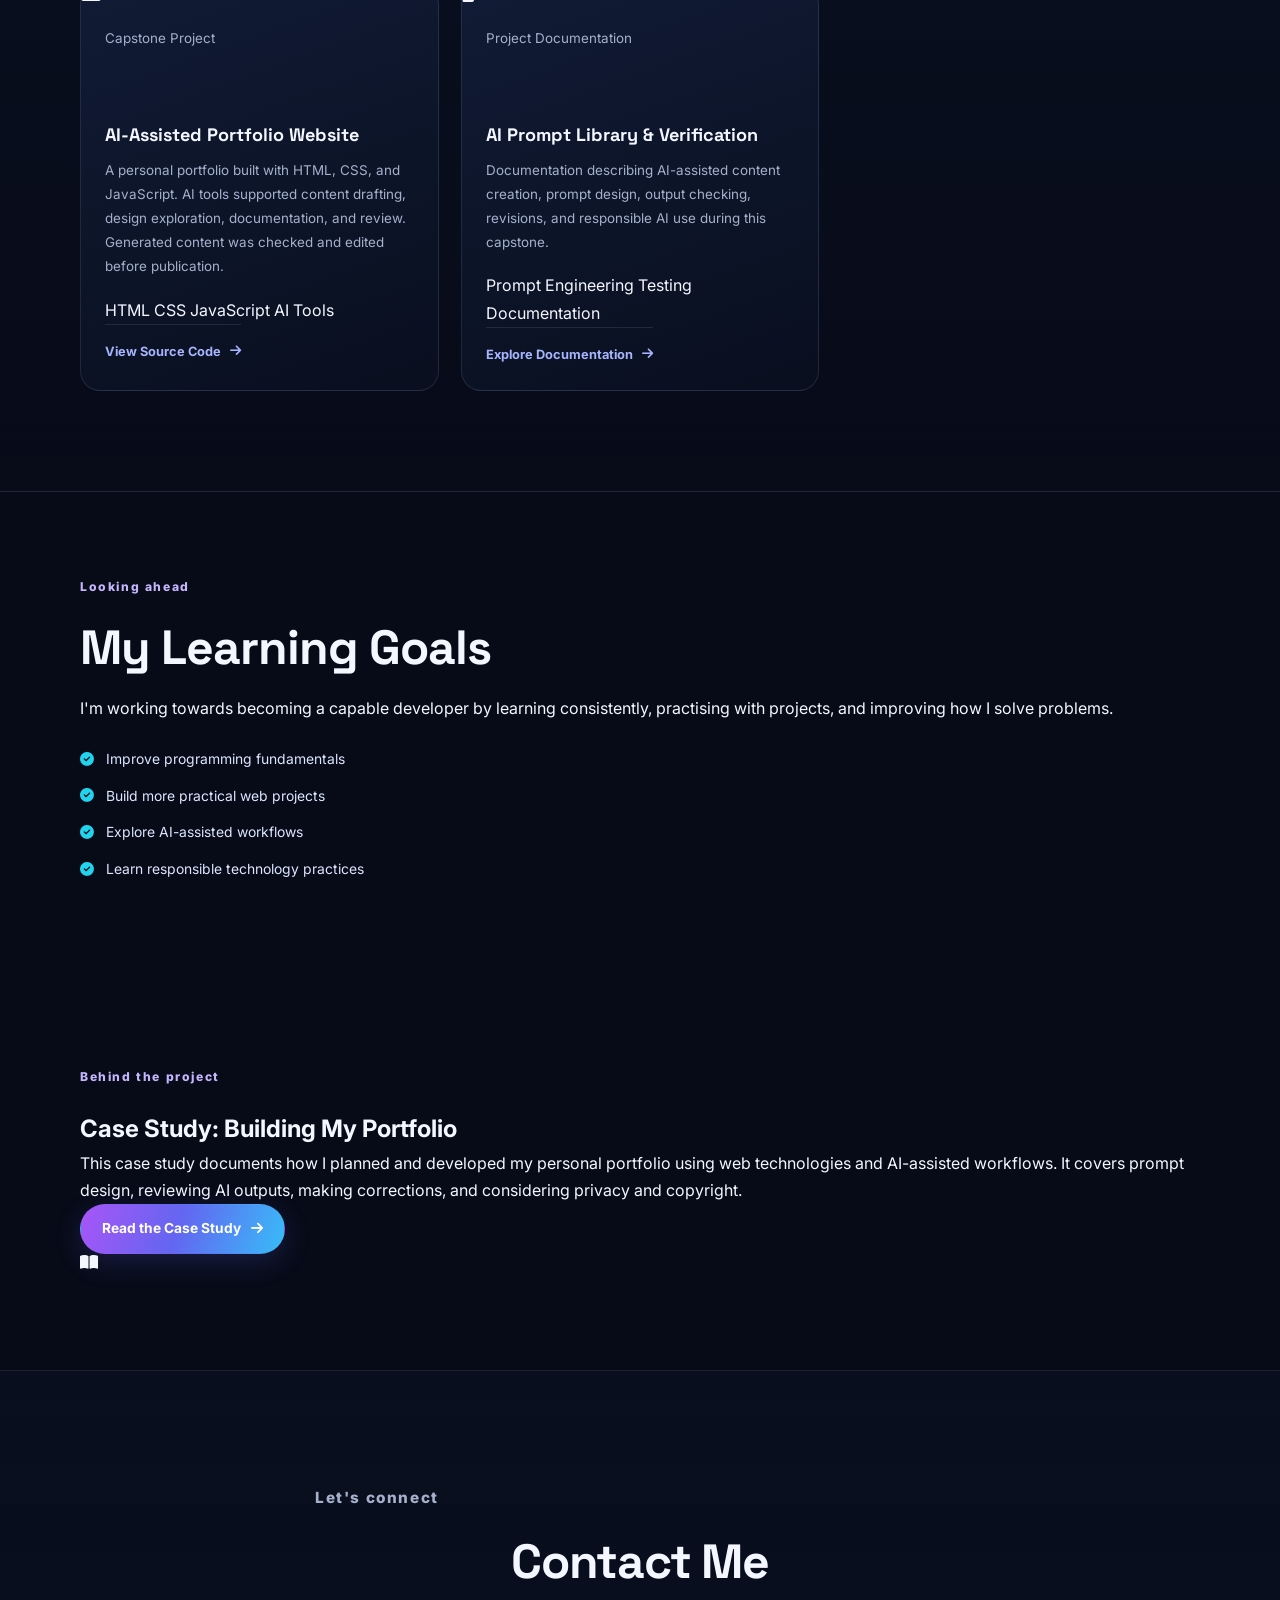
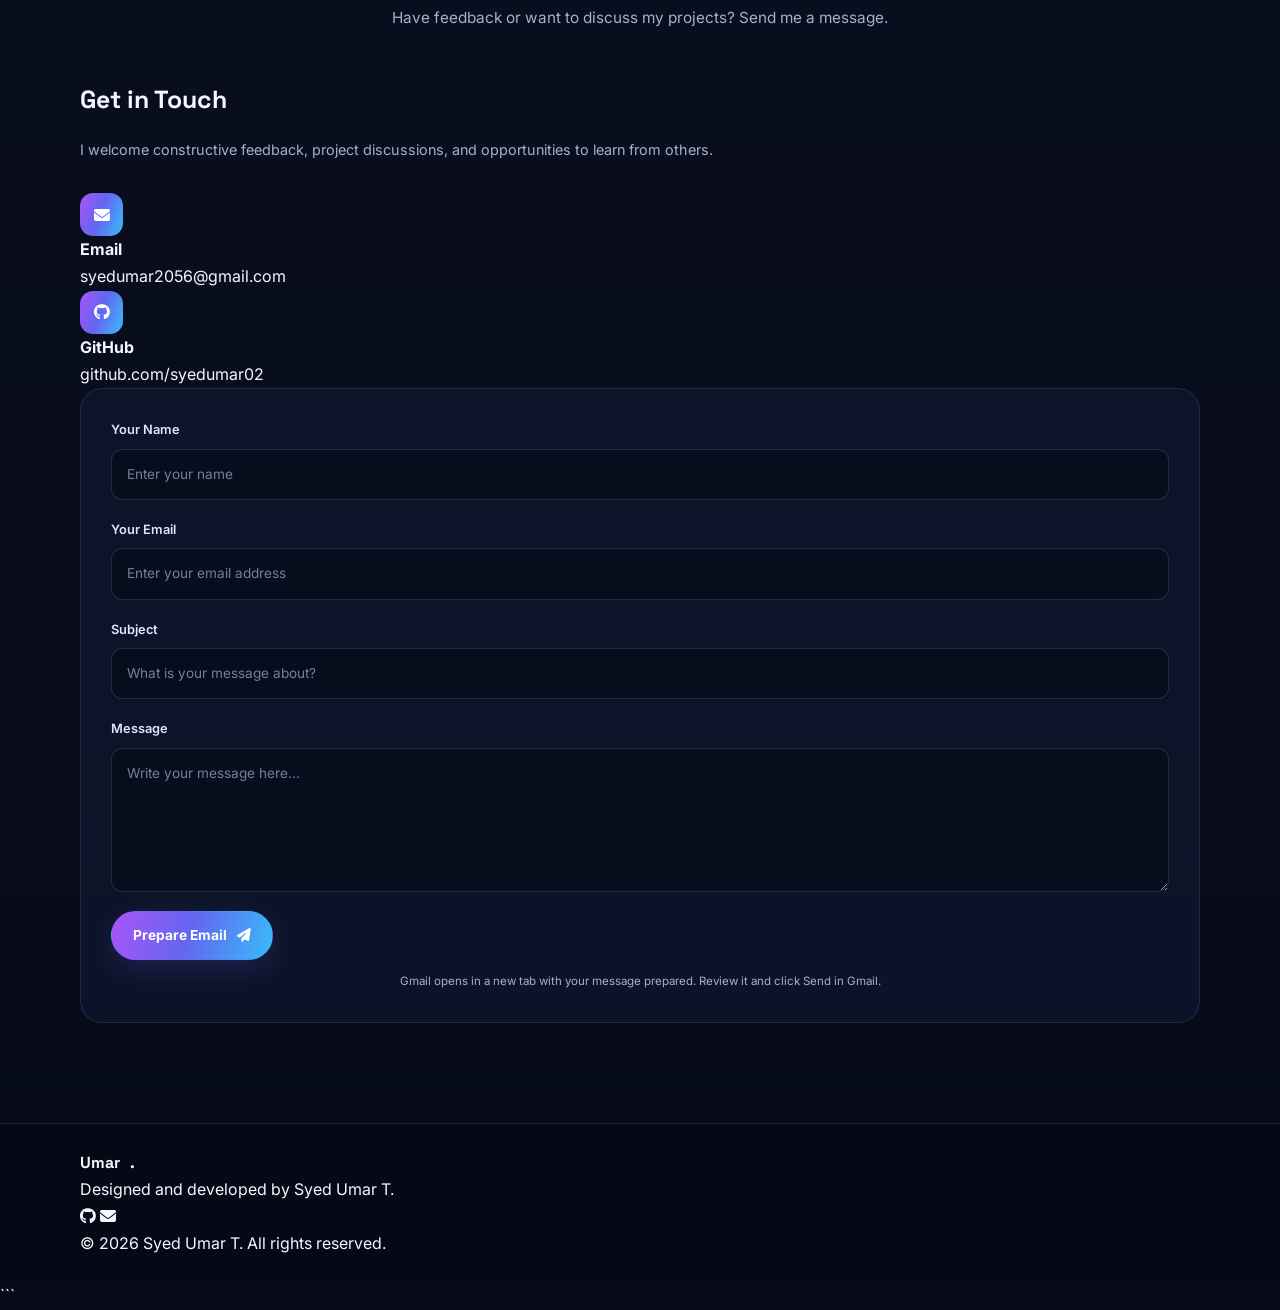
==== commit a6c13eec: "Update index.html" ====
--- a/index.html
+++ b/index.html
@@ -4,7 +4,7 @@
 <head>
   <meta charset="UTF-8">
   <meta name="viewport" content="width=device-width, initial-scale=1.0">
-  <meta name="description" content="Syed Umar T's personal portfolio showcasing skills, projects, goals, and AI-assisted web development.">
+  <meta name="description" content="Syed Umar T's personal portfolio featuring projects, skills, and AI-assisted web development.">
   <title>Syed Umar T | Portfolio</title>
 
   <link rel="stylesheet" href="css/style.css">
@@ -16,7 +16,7 @@
 
 <body>
 
-  <!-- Navigation -->
+  <!-- NAVIGATION -->
   <header class="header">
     <nav class="navbar container">
       <a href="#home" class="logo">Umar<span>.</span></a>
@@ -39,7 +39,7 @@
 
   <main>
 
-    <!-- Hero -->
+    <!-- HERO -->
     <section class="hero section" id="home">
       <div class="container hero-content">
 
@@ -47,13 +47,12 @@
           <p class="eyebrow">B.Tech Information Technology · 2nd Year</p>
 
           <h1>Hello, I'm <span>Syed Umar T</span></h1>
-
           <h2>Student · Developer · AI Explorer</h2>
 
           <p class="hero-description">
-            I enjoy learning new technologies, building web projects, and
-            exploring how artificial intelligence can support creative
-            problem-solving.
+            I enjoy learning new technologies, building web projects,
+            and exploring how artificial intelligence can support
+            creative problem-solving.
           </p>
 
           <div class="hero-buttons">
@@ -63,13 +62,15 @@
 
           <div class="social-links">
             <a href="https://github.com/syedumar02"
-               target="_blank" rel="noopener noreferrer"
-               aria-label="GitHub profile">
+              target="_blank" rel="noopener noreferrer"
+              aria-label="GitHub profile">
               <i class="fab fa-github"></i>
             </a>
 
-            <a href="mailto:syedumar2056@gmail.com"
-               aria-label="Email Umar">
+            <!-- Direct Gmail web link; no mailto -->
+            <a href="https://mail.google.com/mail/?view=cm&fs=1&to=syedumar2056%40gmail.com"
+              target="_blank" rel="noopener noreferrer"
+              aria-label="Email Umar using Gmail">
               <i class="fas fa-envelope"></i>
             </a>
           </div>
@@ -78,9 +79,10 @@
         <div class="hero-image">
           <div class="profile-frame">
             <img src="portfolio-banner.png"
-                 alt="Syed Umar T portfolio banner"
-                 class="profile-banner">
-          </div>
+              alt="Syed Umar T portfolio banner"
+              class="profile-banner">
+          </div>
+
           <div class="floating-badge">
             <i class="fas fa-code"></i>
             <span>Learning by Building</span>
@@ -90,7 +92,7 @@
       </div>
     </section>
 
-    <!-- About -->
+    <!-- ABOUT -->
     <section class="section about-section" id="about">
       <div class="container">
         <div class="section-heading">
@@ -100,10 +102,9 @@
         </div>
 
         <div class="about-content">
+
           <div class="about-card">
-            <div class="card-icon">
-              <i class="fas fa-user-graduate"></i>
-            </div>
+            <div class="card-icon"><i class="fas fa-user-graduate"></i></div>
             <h3>Who I Am</h3>
             <p>
               I'm Syed Umar T, a second-year B.Tech Information Technology
@@ -114,9 +115,7 @@
           </div>
 
           <div class="about-card">
-            <div class="card-icon">
-              <i class="fas fa-lightbulb"></i>
-            </div>
+            <div class="card-icon"><i class="fas fa-lightbulb"></i></div>
             <h3>What Interests Me</h3>
             <p>
               I'm interested in creating useful digital experiences,
@@ -126,9 +125,7 @@
           </div>
 
           <div class="about-card">
-            <div class="card-icon">
-              <i class="fas fa-rocket"></i>
-            </div>
+            <div class="card-icon"><i class="fas fa-rocket"></i></div>
             <h3>My Goal</h3>
             <p>
               My goal is to strengthen my programming fundamentals, build
@@ -136,11 +133,12 @@
               responsibly in real-world applications.
             </p>
           </div>
-        </div>
-      </div>
-    </section>
-
-    <!-- Skills -->
+
+        </div>
+      </div>
+    </section>
+
+    <!-- SKILLS -->
     <section class="section skills-section" id="skills">
       <div class="container">
         <div class="section-heading">
@@ -189,7 +187,7 @@
       </div>
     </section>
 
-    <!-- Projects -->
+    <!-- PROJECTS -->
     <section class="section projects-section" id="projects">
       <div class="container">
         <div class="section-heading">
@@ -201,19 +199,17 @@
         <div class="projects-grid">
 
           <article class="project-card">
-            <div class="project-icon">
-              <i class="fas fa-laptop-code"></i>
-            </div>
+            <div class="project-icon"><i class="fas fa-laptop-code"></i></div>
 
             <div class="project-content">
               <p class="project-label">Capstone Project</p>
               <h3>AI-Assisted Portfolio Website</h3>
 
               <p>
-                A personal portfolio website built with HTML, CSS, and
-                JavaScript. AI tools supported content drafting, design
-                exploration, documentation, and review. The generated
-                content was checked and edited before publication.
+                A personal portfolio built with HTML, CSS, and JavaScript.
+                AI tools supported content drafting, design exploration,
+                documentation, and review. Generated content was checked
+                and edited before publication.
               </p>
 
               <div class="project-tags">
@@ -224,26 +220,24 @@
               </div>
 
               <a href="https://github.com/syedumar02/ai-portfolio-capstone"
-                 target="_blank" rel="noopener noreferrer"
-                 class="project-link">
+                target="_blank" rel="noopener noreferrer"
+                class="project-link">
                 View Source Code <i class="fas fa-arrow-right"></i>
               </a>
             </div>
           </article>
 
           <article class="project-card">
-            <div class="project-icon">
-              <i class="fas fa-file-alt"></i>
-            </div>
+            <div class="project-icon"><i class="fas fa-file-alt"></i></div>
 
             <div class="project-content">
               <p class="project-label">Project Documentation</p>
               <h3>AI Prompt Library & Verification</h3>
 
               <p>
-                A collection of prompts and supporting documentation
-                describing AI-assisted content creation, output checking,
-                revisions, and responsible AI use during this capstone.
+                Documentation describing AI-assisted content creation,
+                prompt design, output checking, revisions, and responsible
+                AI use during this capstone.
               </p>
 
               <div class="project-tags">
@@ -253,8 +247,8 @@
               </div>
 
               <a href="documentation/ai-tools.md"
-                 target="_blank" rel="noopener noreferrer"
-                 class="project-link">
+                target="_blank" rel="noopener noreferrer"
+                class="project-link">
                 Explore Documentation <i class="fas fa-arrow-right"></i>
               </a>
             </div>
@@ -264,7 +258,7 @@
       </div>
     </section>
 
-    <!-- Goals -->
+    <!-- GOALS -->
     <section class="section goals-section" id="goals">
       <div class="container goals-content">
         <div>
@@ -286,10 +280,11 @@
       </div>
     </section>
 
-    <!-- Case Study -->
+    <!-- CASE STUDY -->
     <section class="section case-study-section" id="case-study">
       <div class="container">
         <div class="case-study-card">
+
           <div class="case-study-text">
             <p class="eyebrow">Behind the project</p>
             <h2>Case Study: <span>Building My Portfolio</span></h2>
@@ -302,19 +297,19 @@
             </p>
 
             <a href="case-study.html" class="btn btn-primary">
-              Read the Case Study
-              <i class="fas fa-arrow-right"></i>
+              Read the Case Study <i class="fas fa-arrow-right"></i>
             </a>
           </div>
 
           <div class="case-study-icon">
             <i class="fas fa-book-open"></i>
           </div>
-        </div>
-      </div>
-    </section>
-
-    <!-- Contact -->
+
+        </div>
+      </div>
+    </section>
+
+    <!-- CONTACT -->
     <section class="section contact-section" id="contact">
       <div class="container">
         <div class="section-heading">
@@ -327,31 +322,29 @@
 
           <div class="contact-info">
             <h3>Get in Touch</h3>
+
             <p>
-              I welcome constructive feedback, project discussions, and
-              opportunities to learn from others.
+              I welcome constructive feedback, project discussions,
+              and opportunities to learn from others.
             </p>
 
             <div class="contact-detail">
-              <div class="contact-icon">
-                <i class="fas fa-envelope"></i>
-              </div>
+              <div class="contact-icon"><i class="fas fa-envelope"></i></div>
               <div>
                 <h4>Email</h4>
-                <a href="mailto:syedumar2056@gmail.com">
+                <a href="https://mail.google.com/mail/?view=cm&fs=1&to=syedumar2056%40gmail.com"
+                  target="_blank" rel="noopener noreferrer">
                   syedumar2056@gmail.com
                 </a>
               </div>
             </div>
 
             <div class="contact-detail">
-              <div class="contact-icon">
-                <i class="fab fa-github"></i>
-              </div>
+              <div class="contact-icon"><i class="fab fa-github"></i></div>
               <div>
                 <h4>GitHub</h4>
                 <a href="https://github.com/syedumar02"
-                   target="_blank" rel="noopener noreferrer">
+                  target="_blank" rel="noopener noreferrer">
                   github.com/syedumar02
                 </a>
               </div>
@@ -361,44 +354,27 @@
           <form class="contact-form" id="contact-form">
             <div class="form-group">
               <label for="name">Your Name</label>
-              <input
-                type="text"
-                id="name"
-                name="name"
-                placeholder="Enter your name"
-                autocomplete="name"
-                required>
+              <input type="text" id="name" name="name"
+                placeholder="Enter your name" autocomplete="name" required>
             </div>
 
             <div class="form-group">
               <label for="email">Your Email</label>
-              <input
-                type="email"
-                id="email"
-                name="email"
+              <input type="email" id="email" name="email"
                 placeholder="Enter your email address"
-                autocomplete="email"
-                required>
+                autocomplete="email" required>
             </div>
 
             <div class="form-group">
               <label for="subject">Subject</label>
-              <input
-                type="text"
-                id="subject"
-                name="subject"
-                placeholder="What is your message about?"
-                required>
+              <input type="text" id="subject" name="subject"
+                placeholder="What is your message about?" required>
             </div>
 
             <div class="form-group">
               <label for="message">Message</label>
-              <textarea
-                id="message"
-                name="message"
-                rows="5"
-                placeholder="Write your message here..."
-                required></textarea>
+              <textarea id="message" name="message" rows="5"
+                placeholder="Write your message here..." required></textarea>
             </div>
 
             <button type="submit" class="btn btn-primary submit-btn">
@@ -406,12 +382,12 @@
             </button>
 
             <p class="form-note">
-              Gmail will open with your message prepared. Review it and
-              click Send in Gmail to send it.
+              Gmail opens in a new tab with your message prepared.
+              Review it and click Send in Gmail.
             </p>
 
-            <p class="form-status" id="form-status" role="status"
-               aria-live="polite"></p>
+            <p class="form-status" id="form-status"
+              role="status" aria-live="polite"></p>
           </form>
 
         </div>
@@ -420,24 +396,24 @@
 
   </main>
 
-  <!-- Footer -->
+  <!-- FOOTER -->
   <footer class="footer">
     <div class="container footer-content">
       <a href="#home" class="logo">Umar<span>.</span></a>
 
-      <p>
-        Designed and developed by Syed Umar T.
-      </p>
+      <p>Designed and developed by Syed Umar T.</p>
 
       <div class="footer-links">
         <a href="https://github.com/syedumar02"
-           target="_blank" rel="noopener noreferrer"
-           aria-label="GitHub profile">
+          target="_blank" rel="noopener noreferrer"
+          aria-label="GitHub profile">
           <i class="fab fa-github"></i>
         </a>
 
-        <a href="mailto:syedumar2056@gmail.com"
-           aria-label="Email Umar">
+        <!-- Gmail web link, not mailto -->
+        <a href="https://mail.google.com/mail/?view=cm&fs=1&to=syedumar2056%40gmail.com"
+          target="_blank" rel="noopener noreferrer"
+          aria-label="Email Umar using Gmail">
           <i class="fas fa-envelope"></i>
         </a>
       </div>
@@ -448,7 +424,7 @@
     </div>
   </footer>
 
-  <!-- JavaScript -->
+  <!-- JAVASCRIPT -->
   <script>
     // Mobile navigation
     const menuToggle = document.getElementById("menu-toggle");
@@ -468,7 +444,7 @@
         : '<i class="fas fa-bars"></i>';
     });
 
-    // Close the mobile menu when a navigation link is clicked
+    // Close navigation after clicking a link
     document.querySelectorAll("#nav-links a").forEach(function (link) {
       link.addEventListener("click", function () {
         navLinks.classList.remove("active");
@@ -478,34 +454,32 @@
       });
     });
 
-    // Update the copyright year automatically
+    // Automatic copyright year
     document.getElementById("current-year").textContent =
       new Date().getFullYear();
 
-    // Contact form: open Gmail with recipient, subject, and message filled in
+    // CONTACT FORM: OPEN GMAIL WEB COMPOSE, NEVER mailto
     const contactForm = document.getElementById("contact-form");
     const formStatus = document.getElementById("form-status");
 
     contactForm.addEventListener("submit", function (event) {
       event.preventDefault();
 
+      if (!contactForm.reportValidity()) {
+        return;
+      }
+
       const name = document.getElementById("name").value.trim();
       const senderEmail = document.getElementById("email").value.trim();
-      const subjectInput = document.getElementById("subject").value.trim();
-      const messageInput = document.getElementById("message").value.trim();
-
-      if (!name || !senderEmail || !subjectInput || !messageInput) {
-        formStatus.textContent = "Please fill in all fields before continuing.";
-        return;
-      }
+      const subject = document.getElementById("subject").value.trim();
+      const message = document.getElementById("message").value.trim();
 
       const recipient = "syedumar2056@gmail.com";
-      const subject = subjectInput;
 
       const body =
         "Name: " + name + "\n" +
         "Email: " + senderEmail + "\n\n" +
-        "Message:\n" + messageInput;
+        "Message:\n" + message;
 
       const gmailURL =
         "https://mail.google.com/mail/?view=cm&fs=1" +
@@ -513,16 +487,27 @@
         "&su=" + encodeURIComponent(subject) +
         "&body=" + encodeURIComponent(body);
 
-      formStatus.textContent =
-        "Opening Gmail in a new tab. Please review your message and click Send.";
-
-      const gmailWindow = window.open(gmailURL, "_blank");
-
-      if (gmailWindow) {
-        gmailWindow.opener = null;
+      // Open Gmail directly in the browser
+      const gmailTab = window.open(gmailURL, "_blank");
+
+      if (gmailTab) {
+        gmailTab.opener = null;
+        formStatus.textContent =
+          "Gmail opened in a new tab. Review your email and click Send.";
       } else {
-        formStatus.textContent =
-          "Your browser blocked the new tab. Please allow pop-ups for this site and try again.";
+        // Fallback: show a clickable Gmail link if pop-ups are blocked
+        formStatus.innerHTML = "";
+
+        const note = document.createElement("span");
+        note.textContent = "Your browser blocked the new tab. ";
+
+        const link = document.createElement("a");
+        link.href = gmailURL;
+        link.target = "_blank";
+        link.rel = "noopener noreferrer";
+        link.textContent = "Click here to open Gmail";
+
+        formStatus.append(note, link);
       }
     });
   </script>
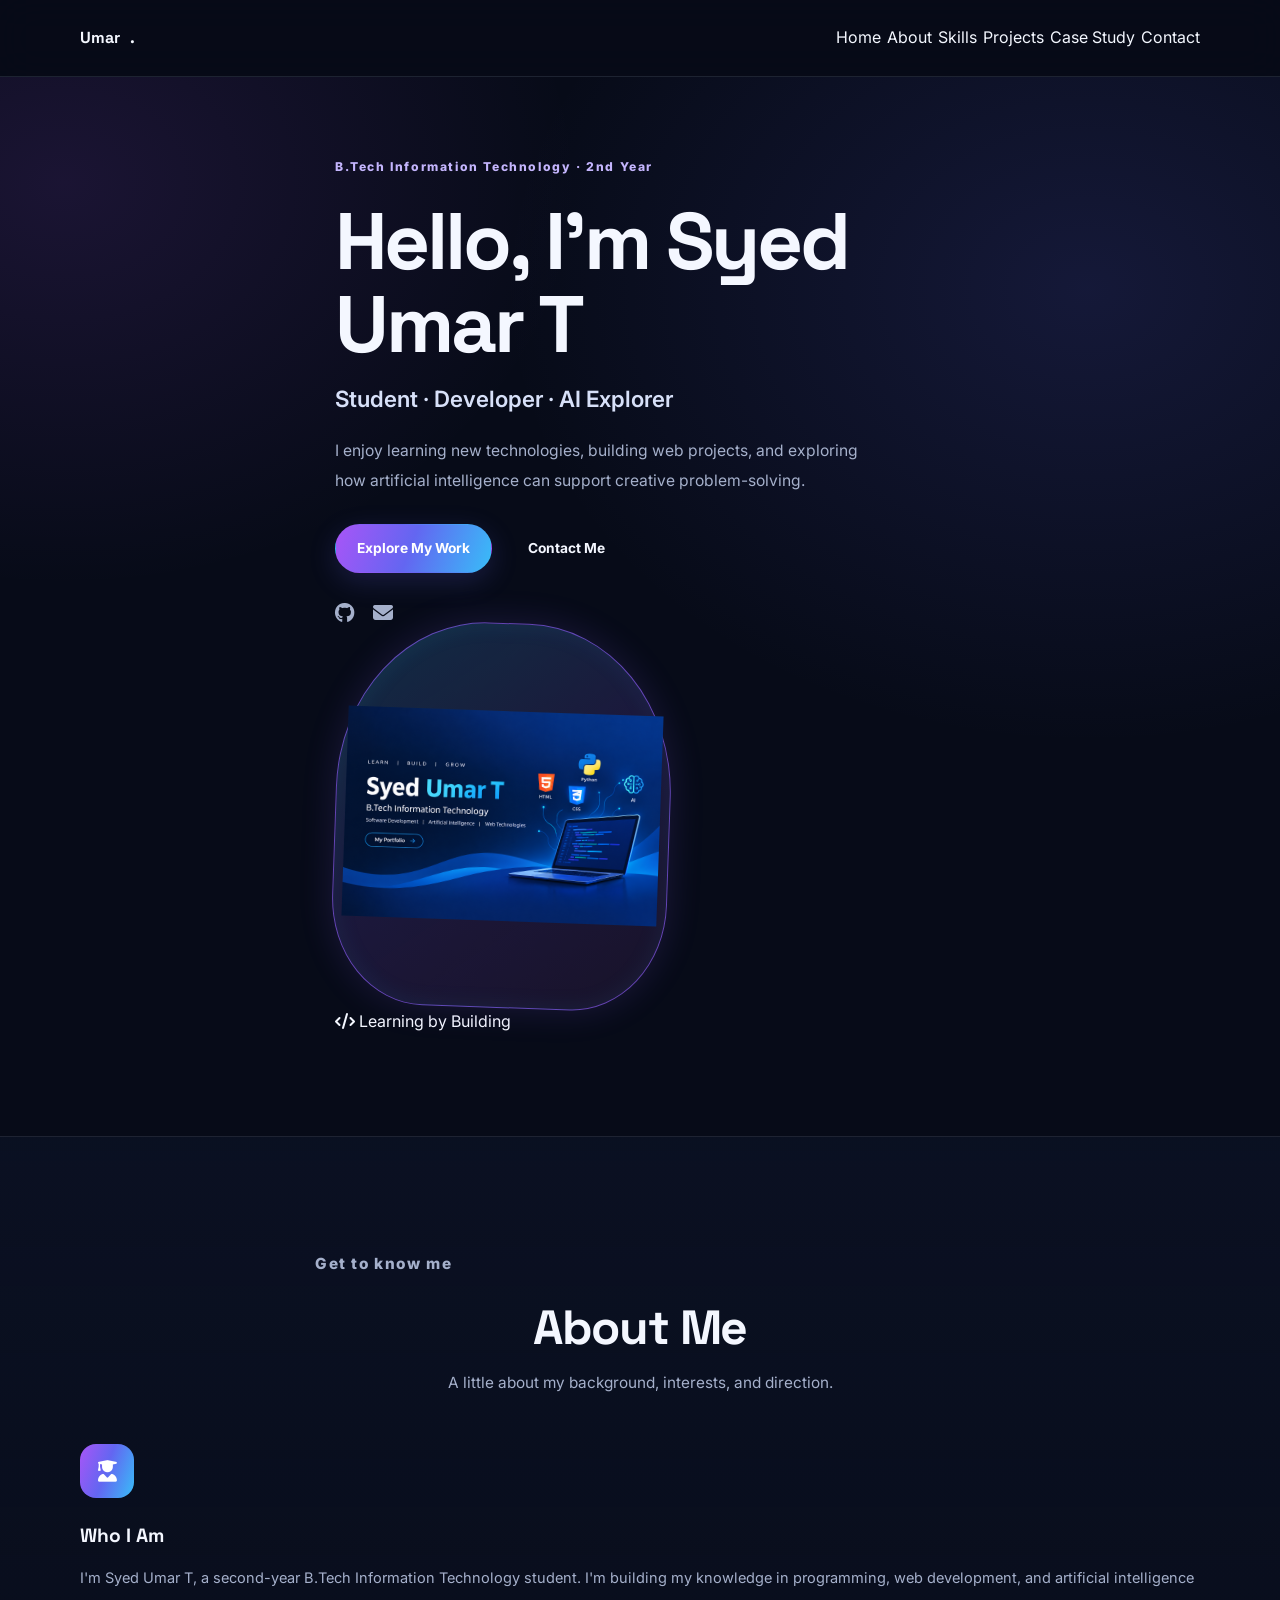
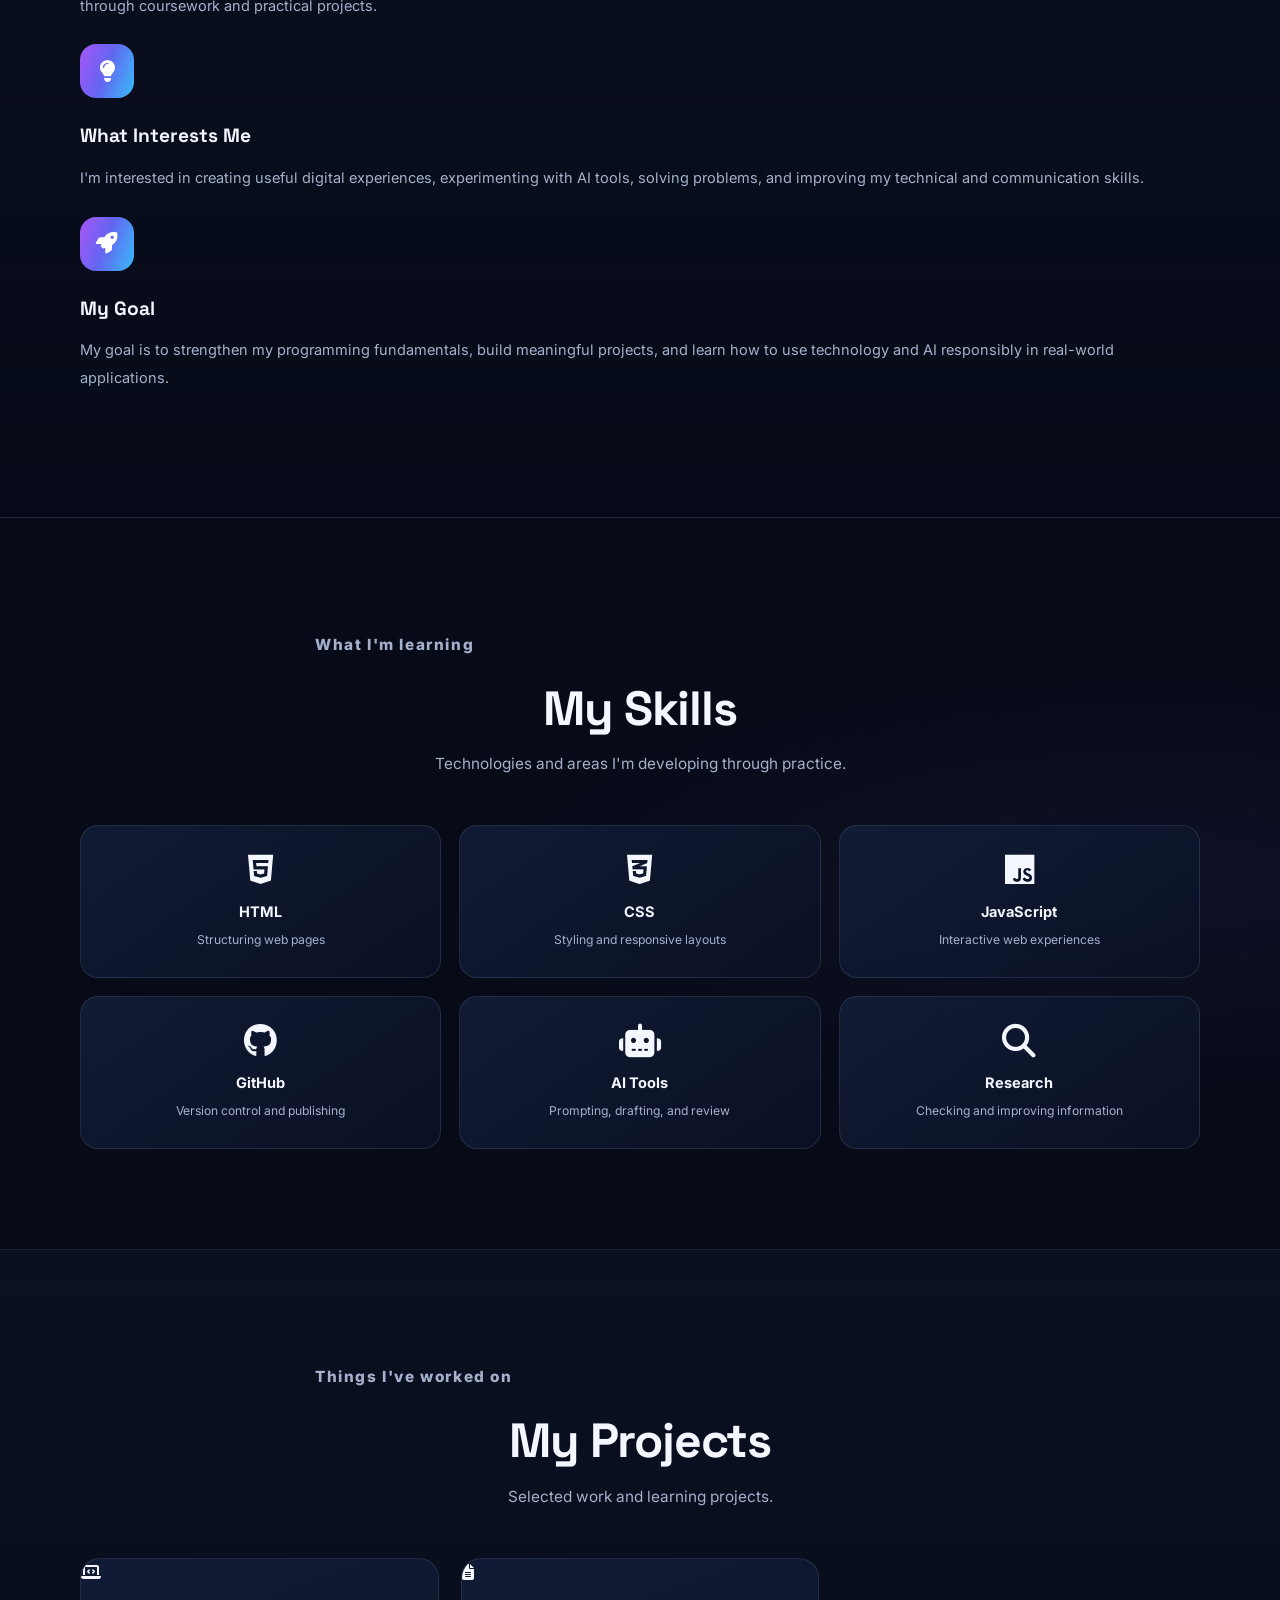
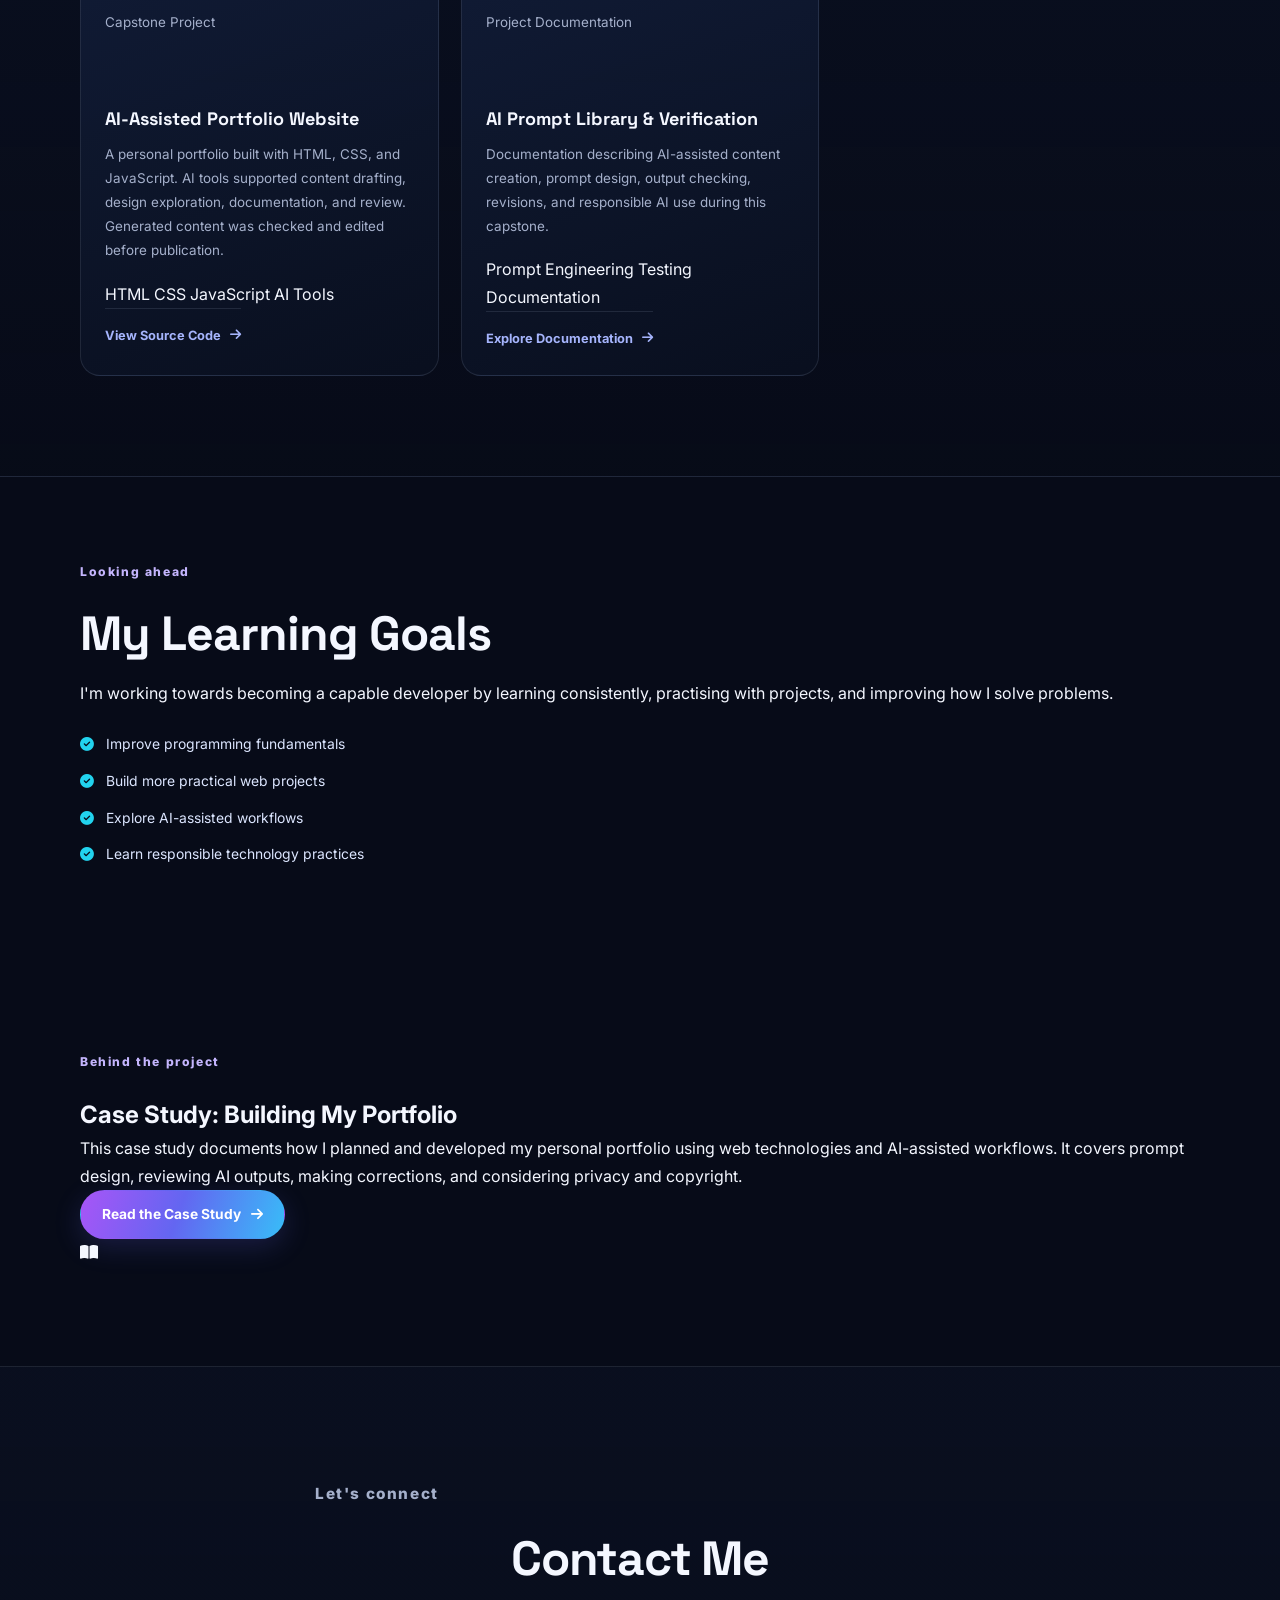
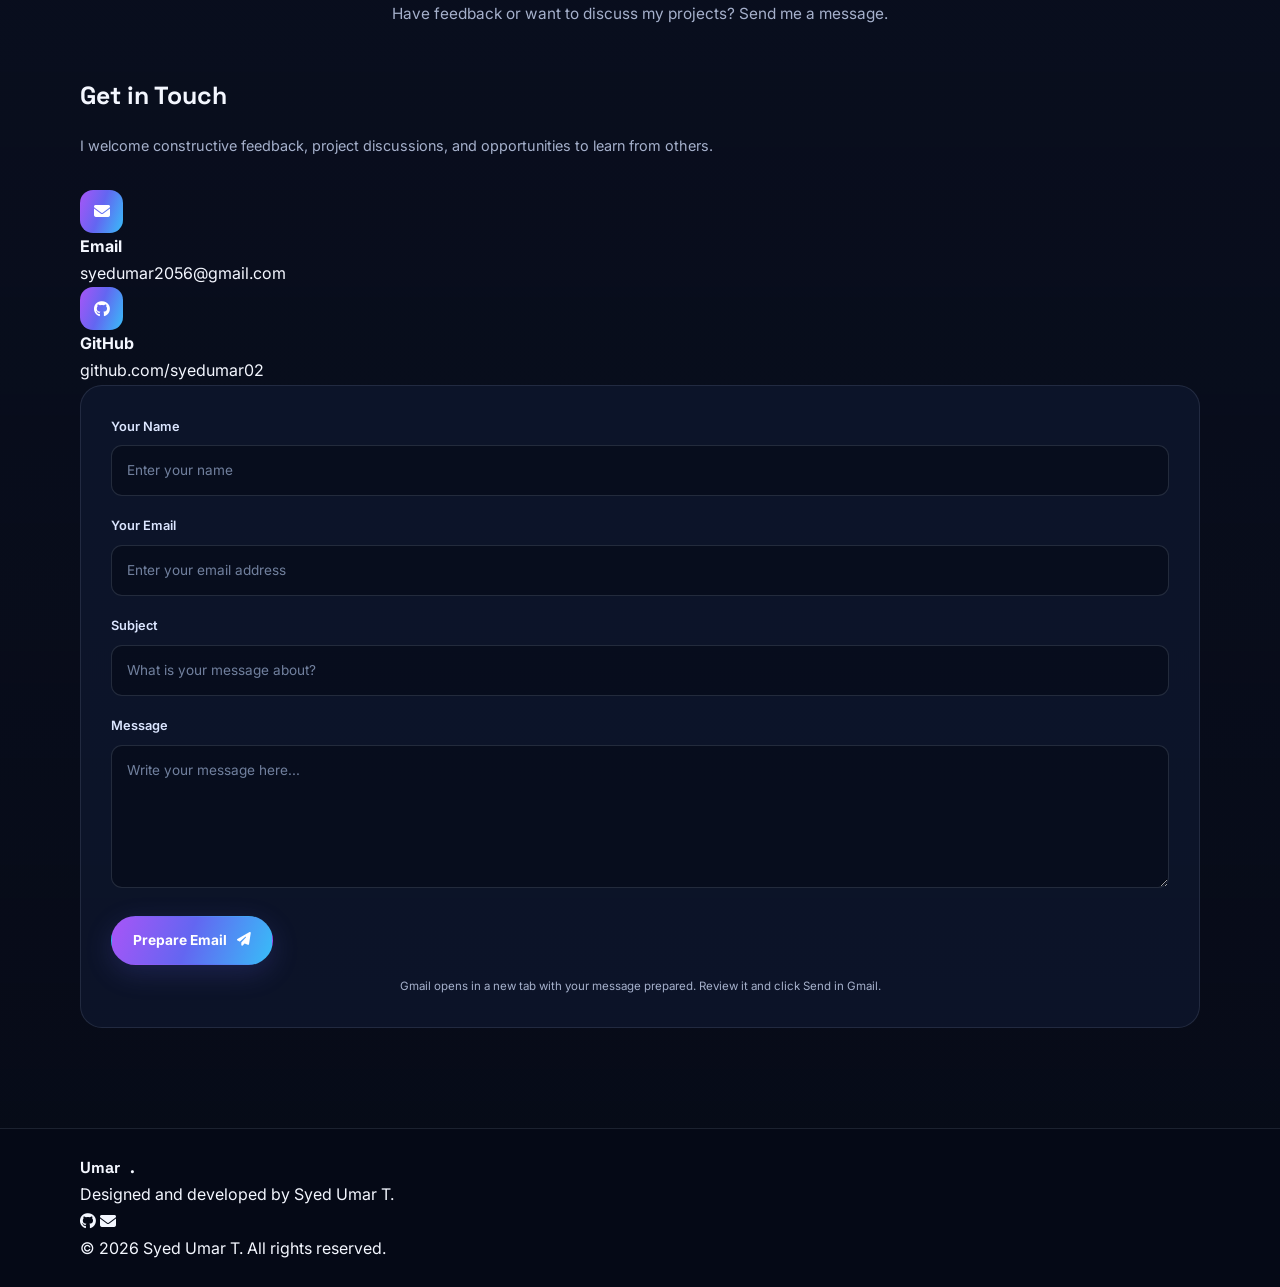
==== commit 3aaf441d: "Update index.html" ====
--- a/index.html
+++ b/index.html
@@ -1,4 +1,3 @@
-```html
 <!DOCTYPE html>
 <html lang="en">
 <head>
@@ -514,4 +513,4 @@
 
 </body>
 </html>
-```
+
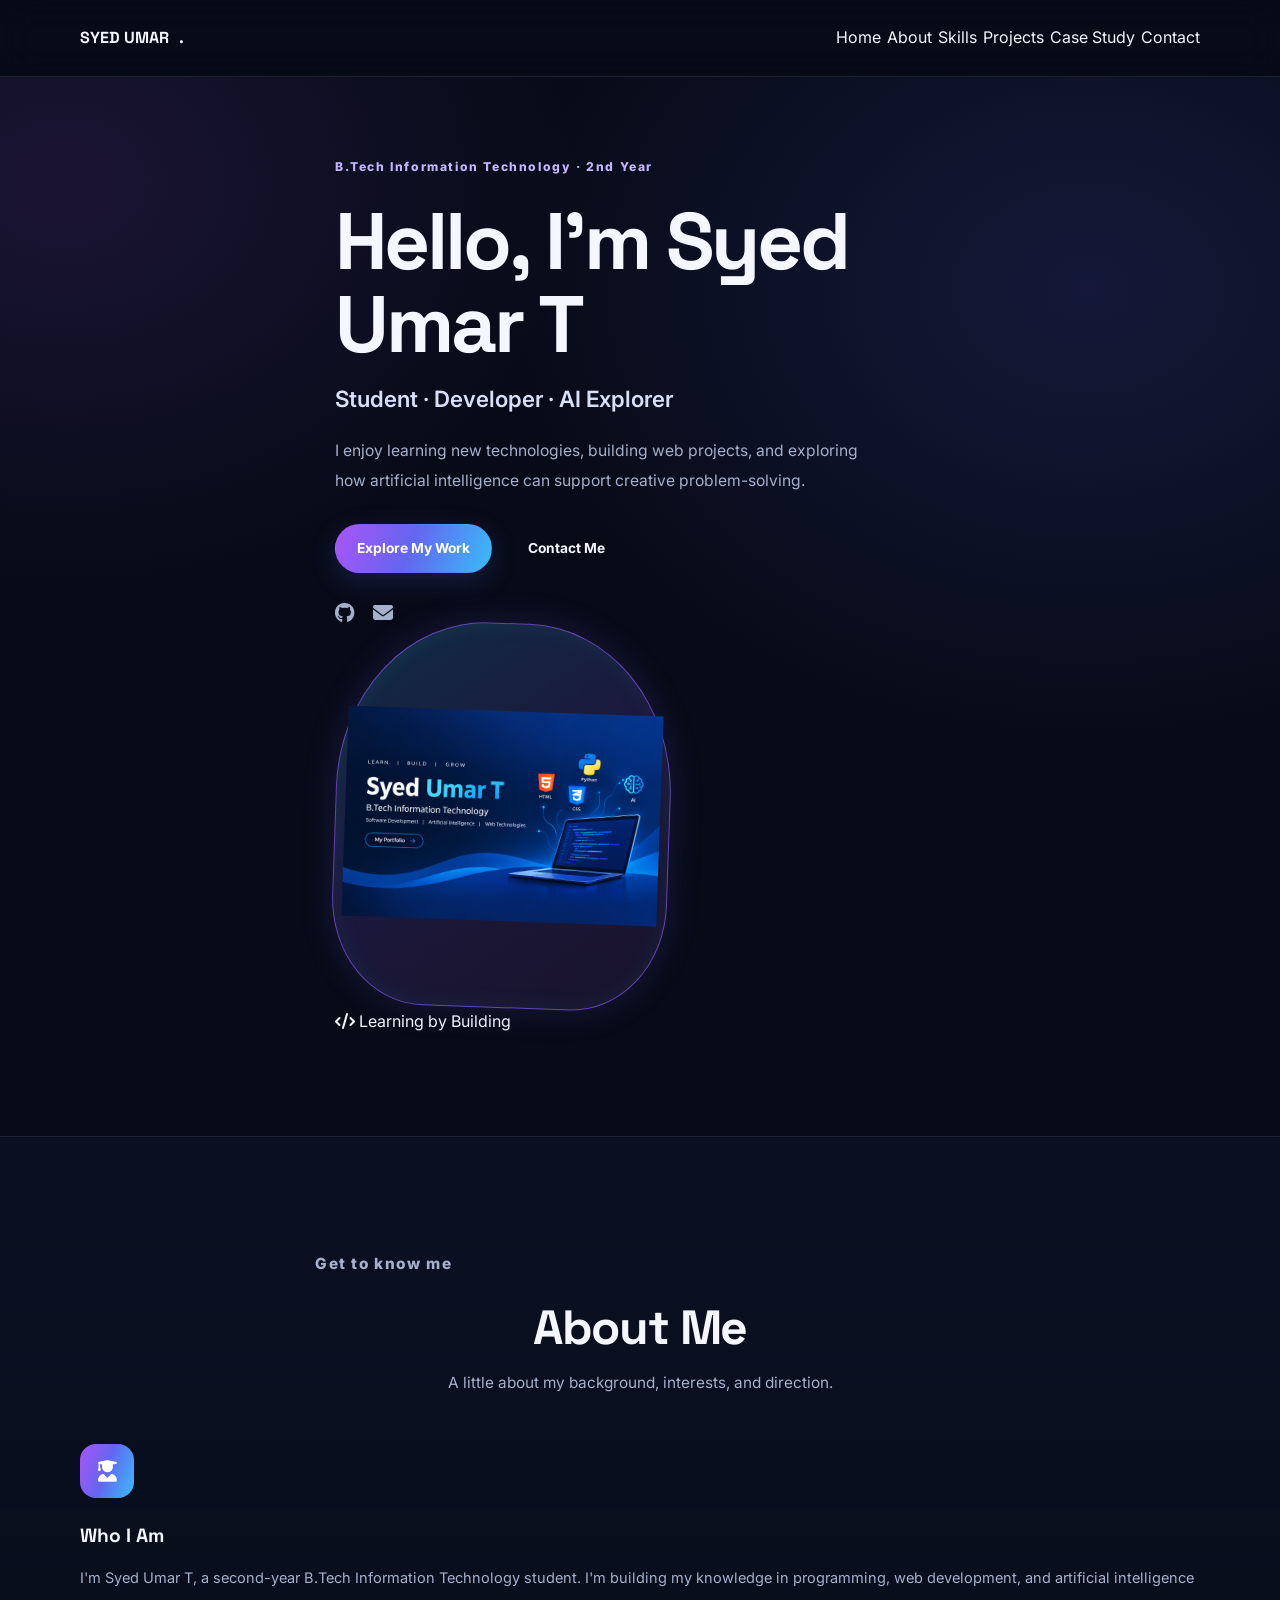
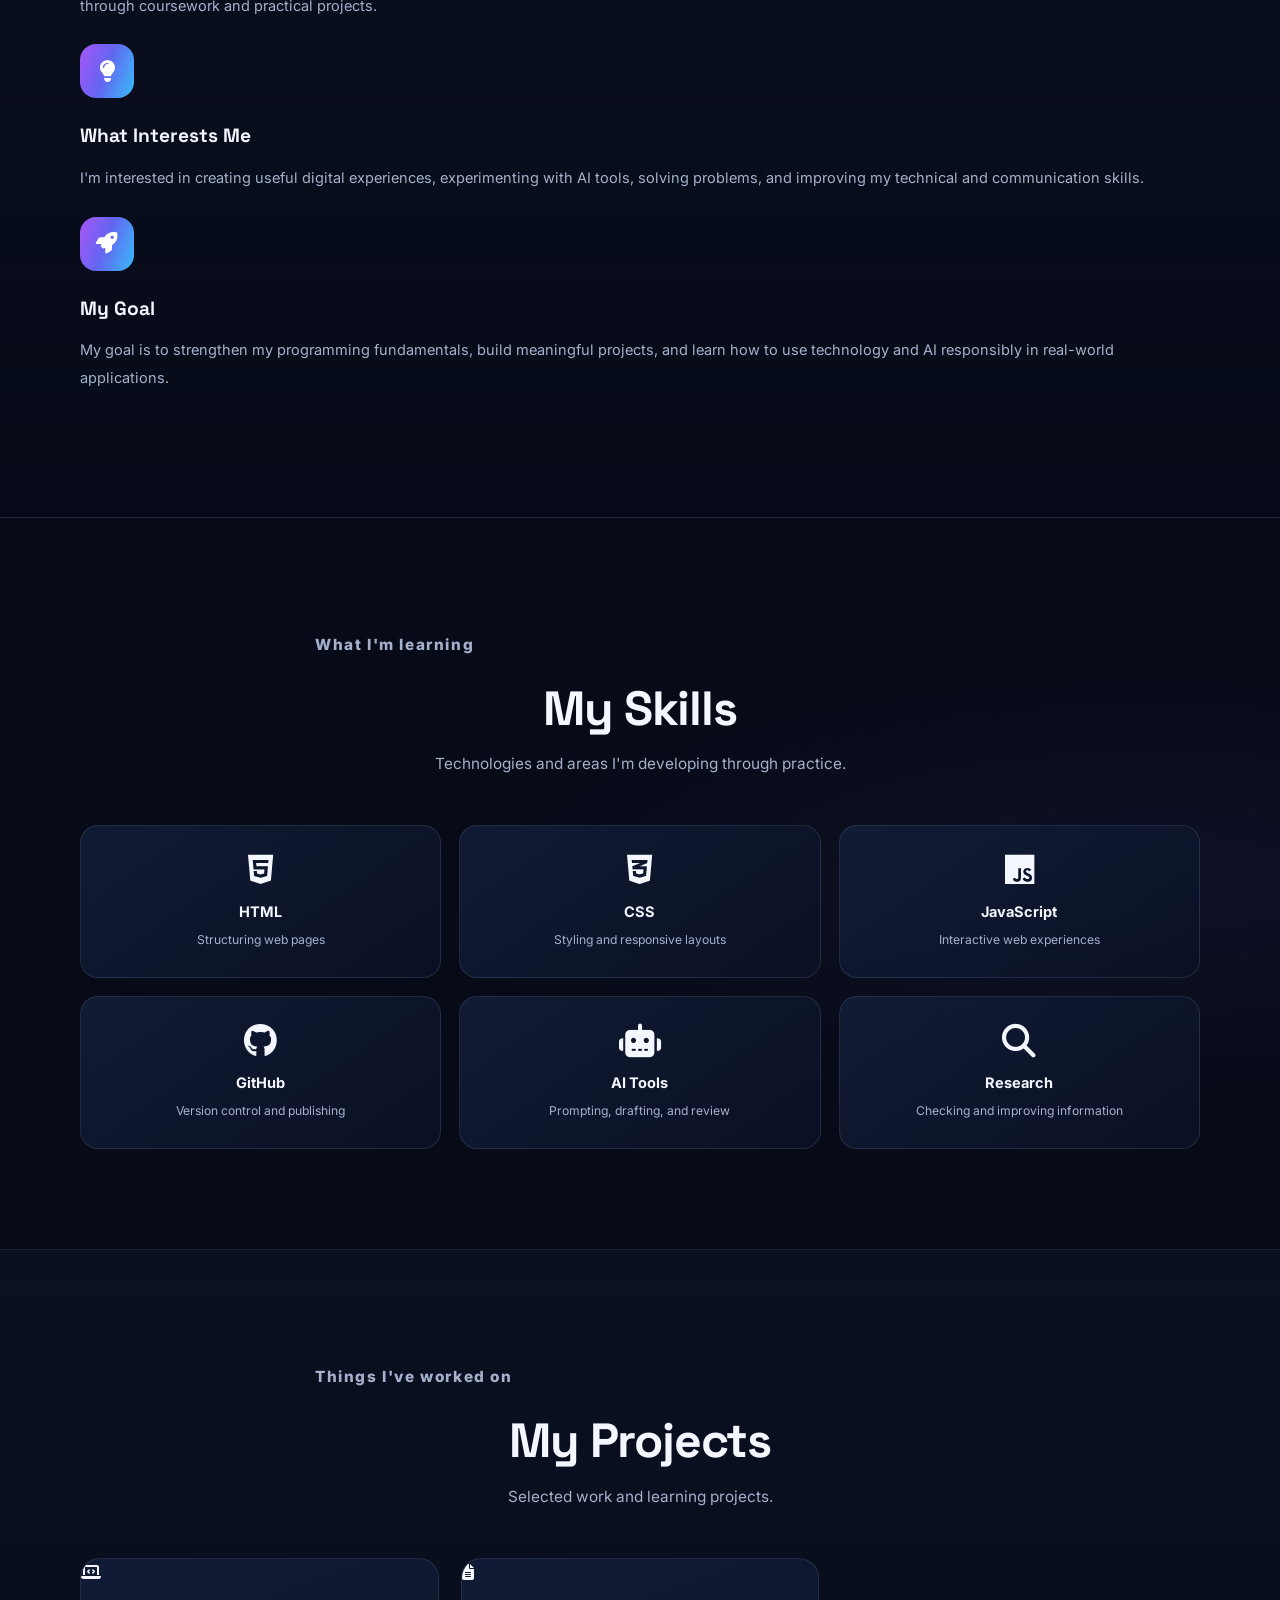
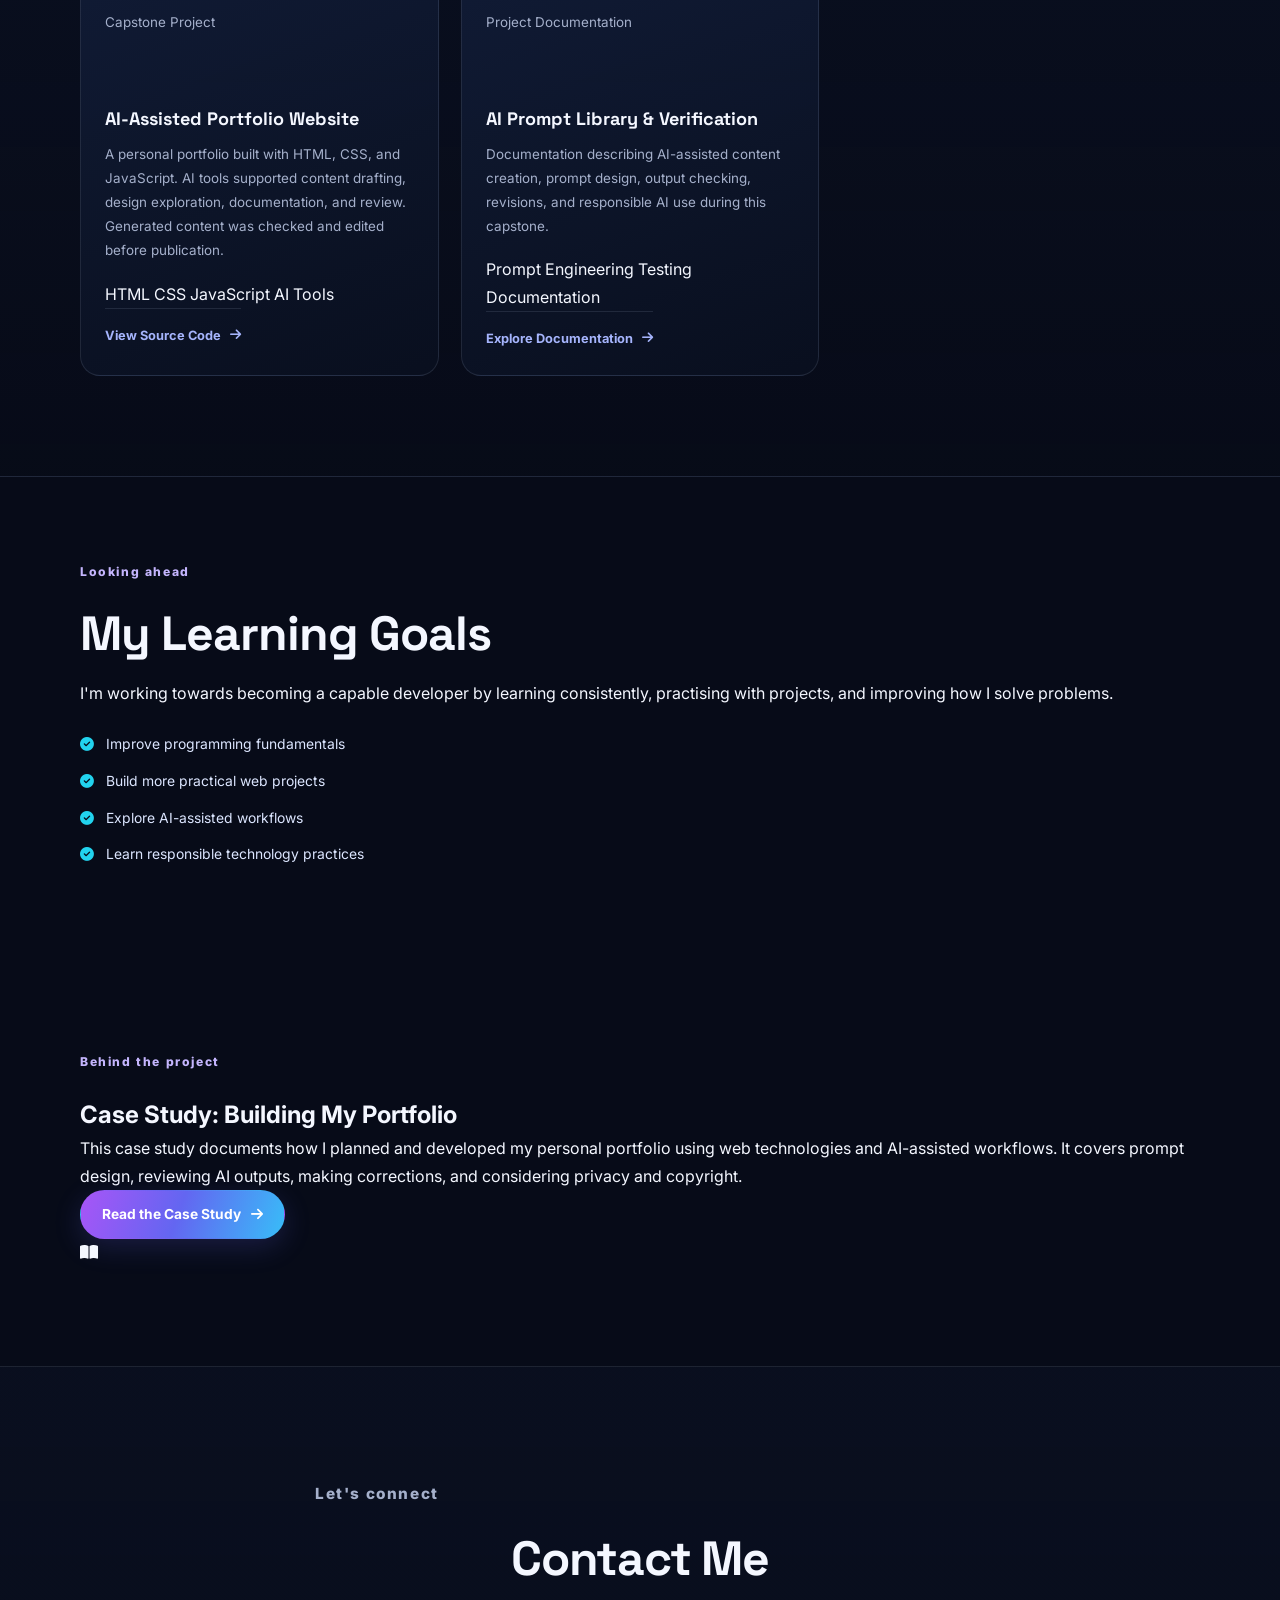
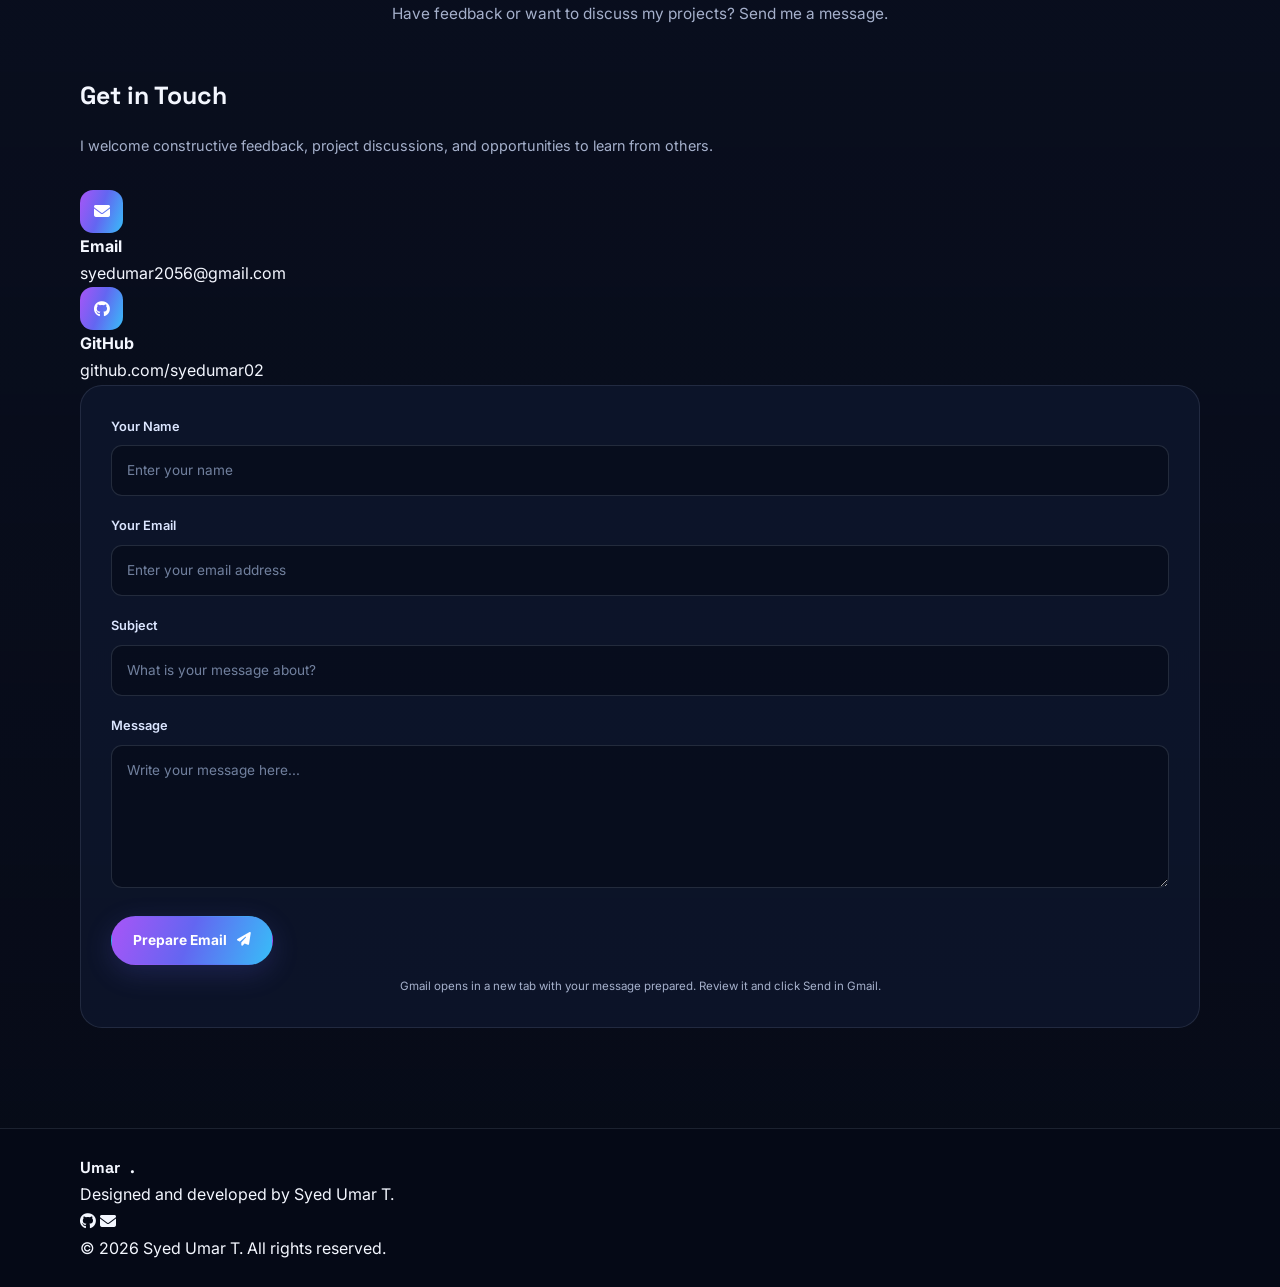
==== commit 07277354: "Update index.html" ====
--- a/index.html
+++ b/index.html
@@ -18,7 +18,7 @@
   <!-- NAVIGATION -->
   <header class="header">
     <nav class="navbar container">
-      <a href="#home" class="logo">Umar<span>.</span></a>
+      <a href="#home" class="logo">SYED UMAR<span>.</span></a>
 
       <button class="menu-toggle" id="menu-toggle"
         aria-label="Open navigation menu" aria-expanded="false">
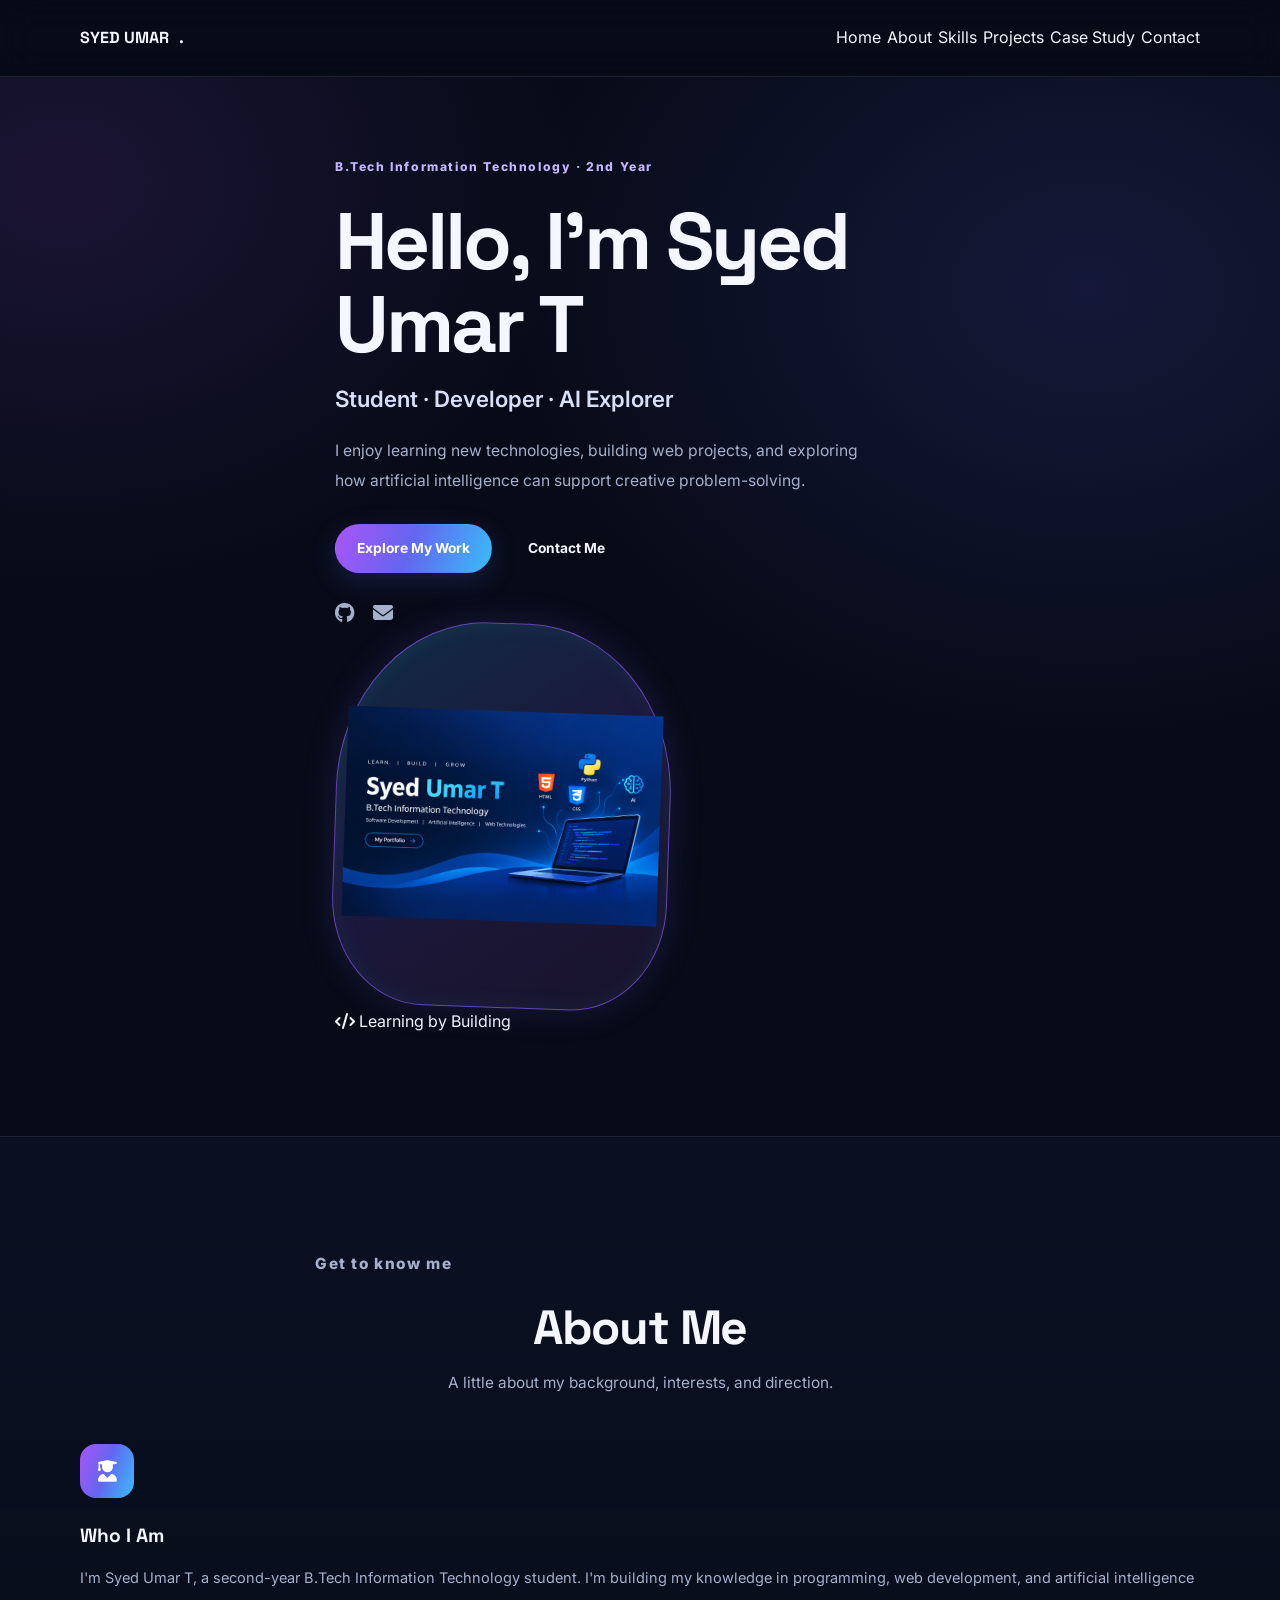
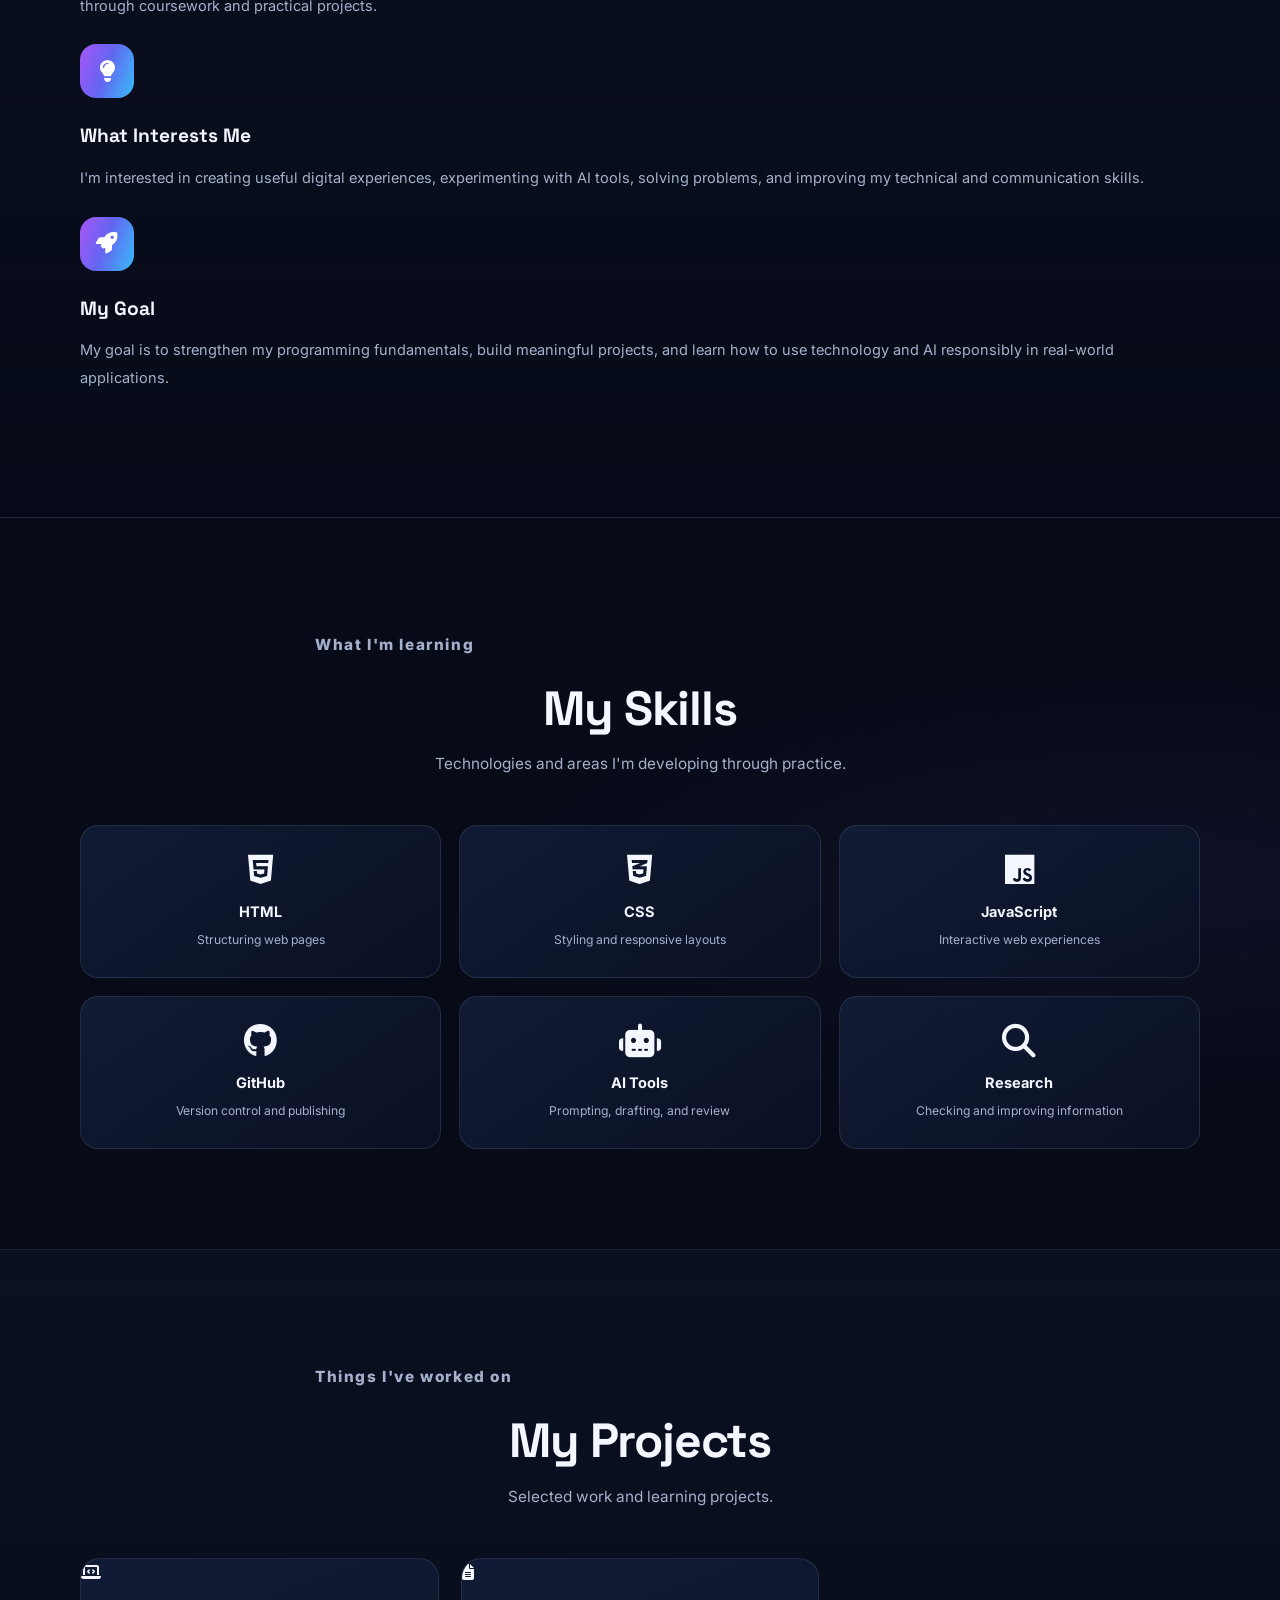
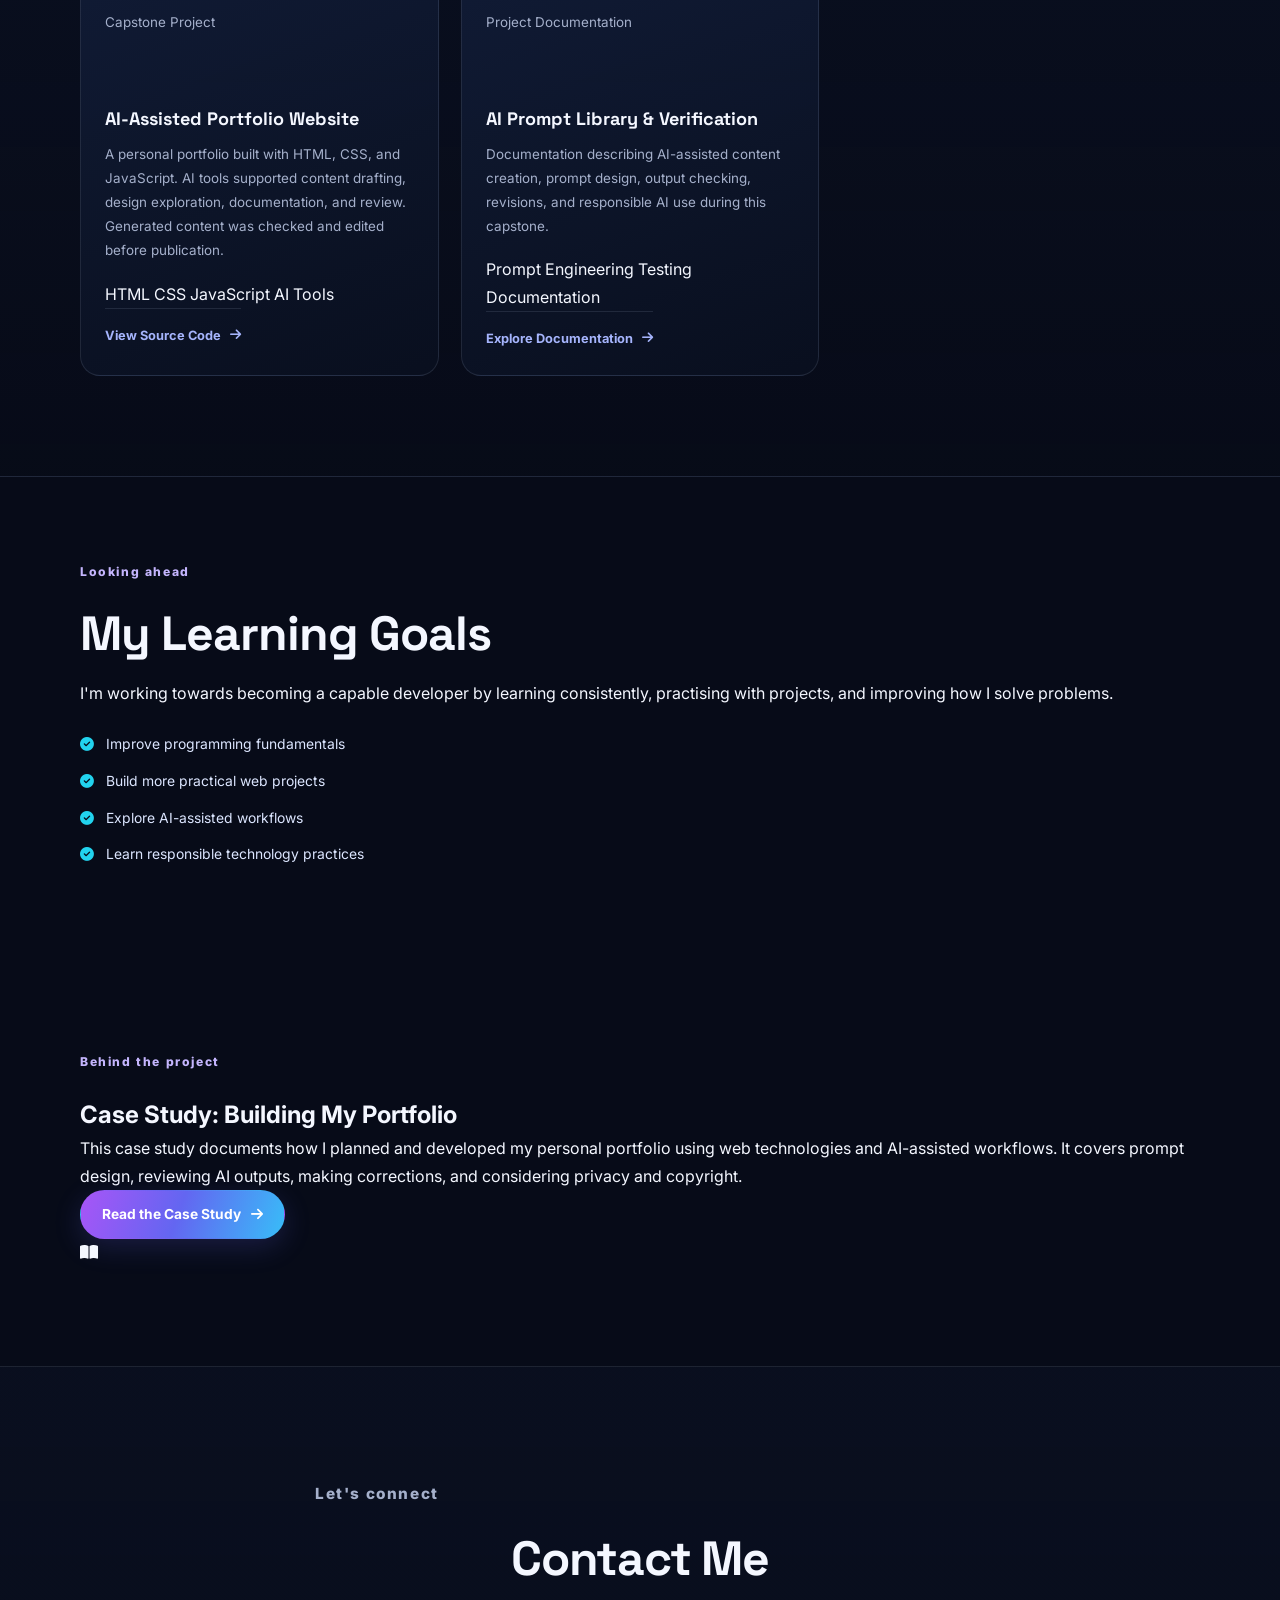
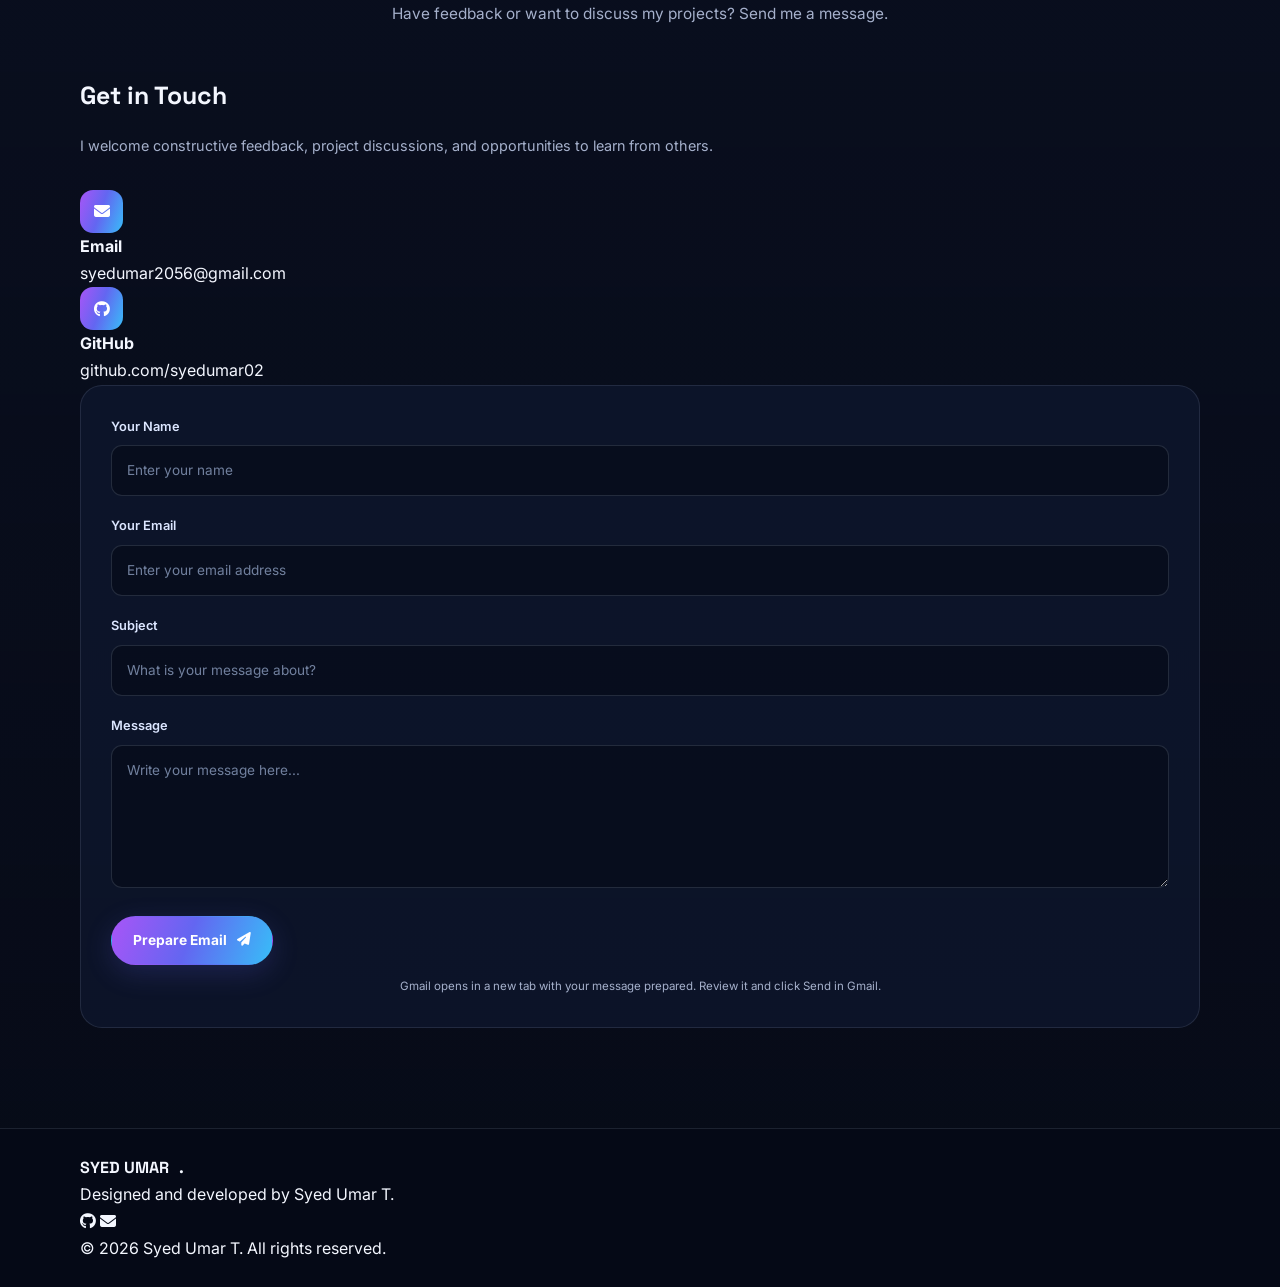
==== commit 63895b24: "Update index.html" ====
--- a/index.html
+++ b/index.html
@@ -398,7 +398,7 @@
   <!-- FOOTER -->
   <footer class="footer">
     <div class="container footer-content">
-      <a href="#home" class="logo">Umar<span>.</span></a>
+      <a href="#home" class="logo">SYED UMAR<span>.</span></a>
 
       <p>Designed and developed by Syed Umar T.</p>
 
